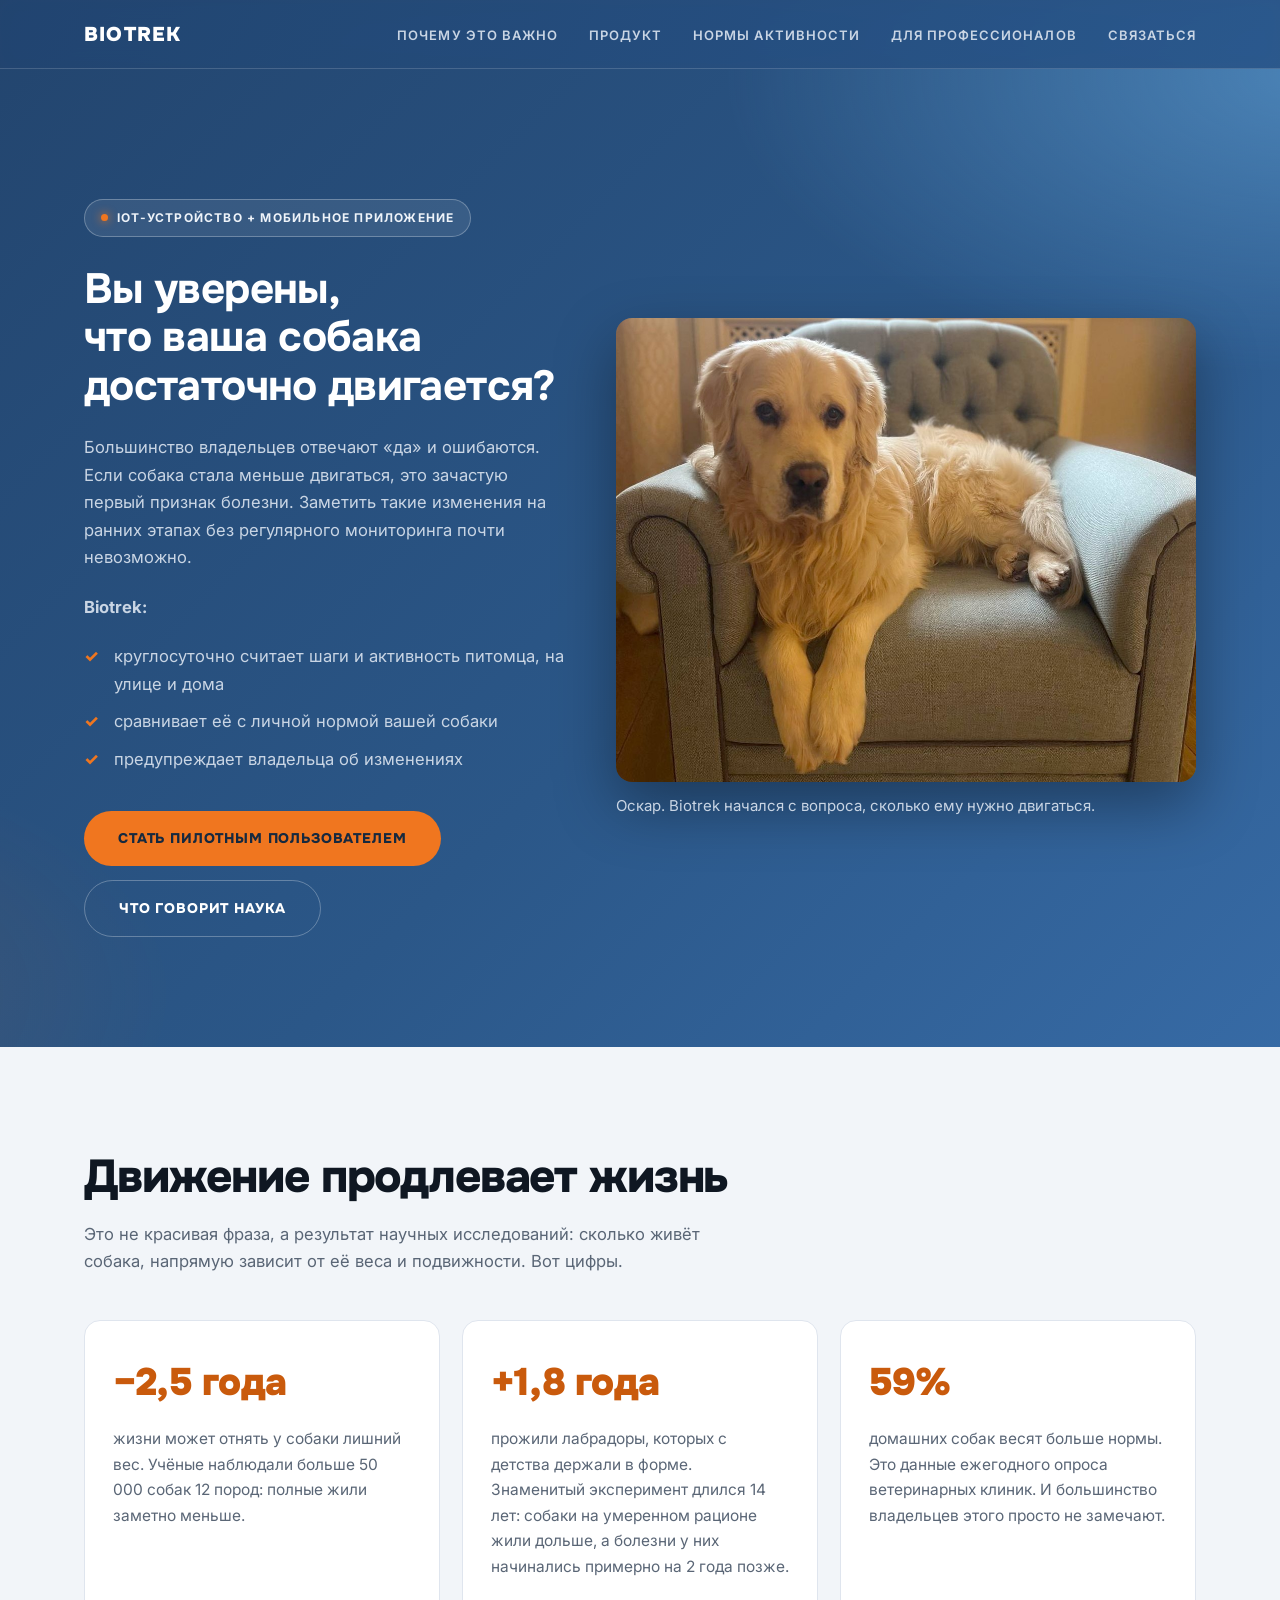
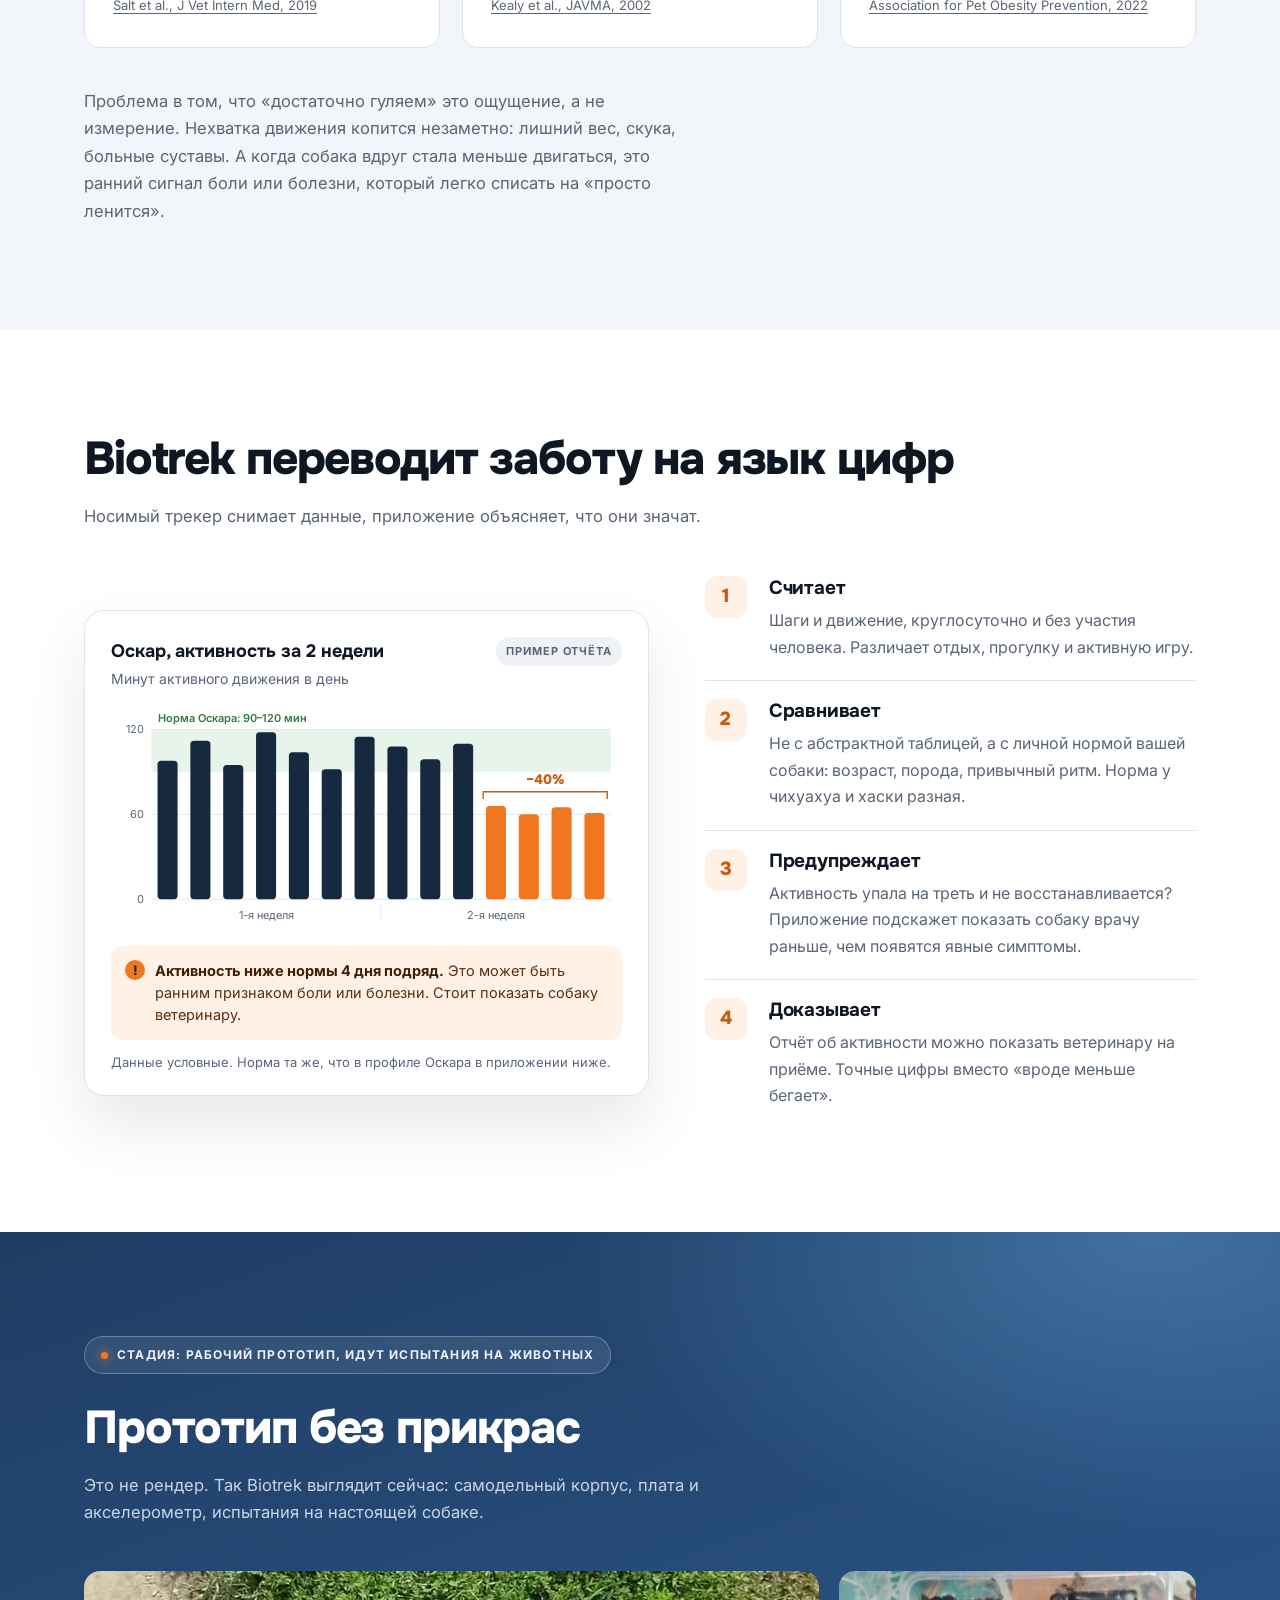
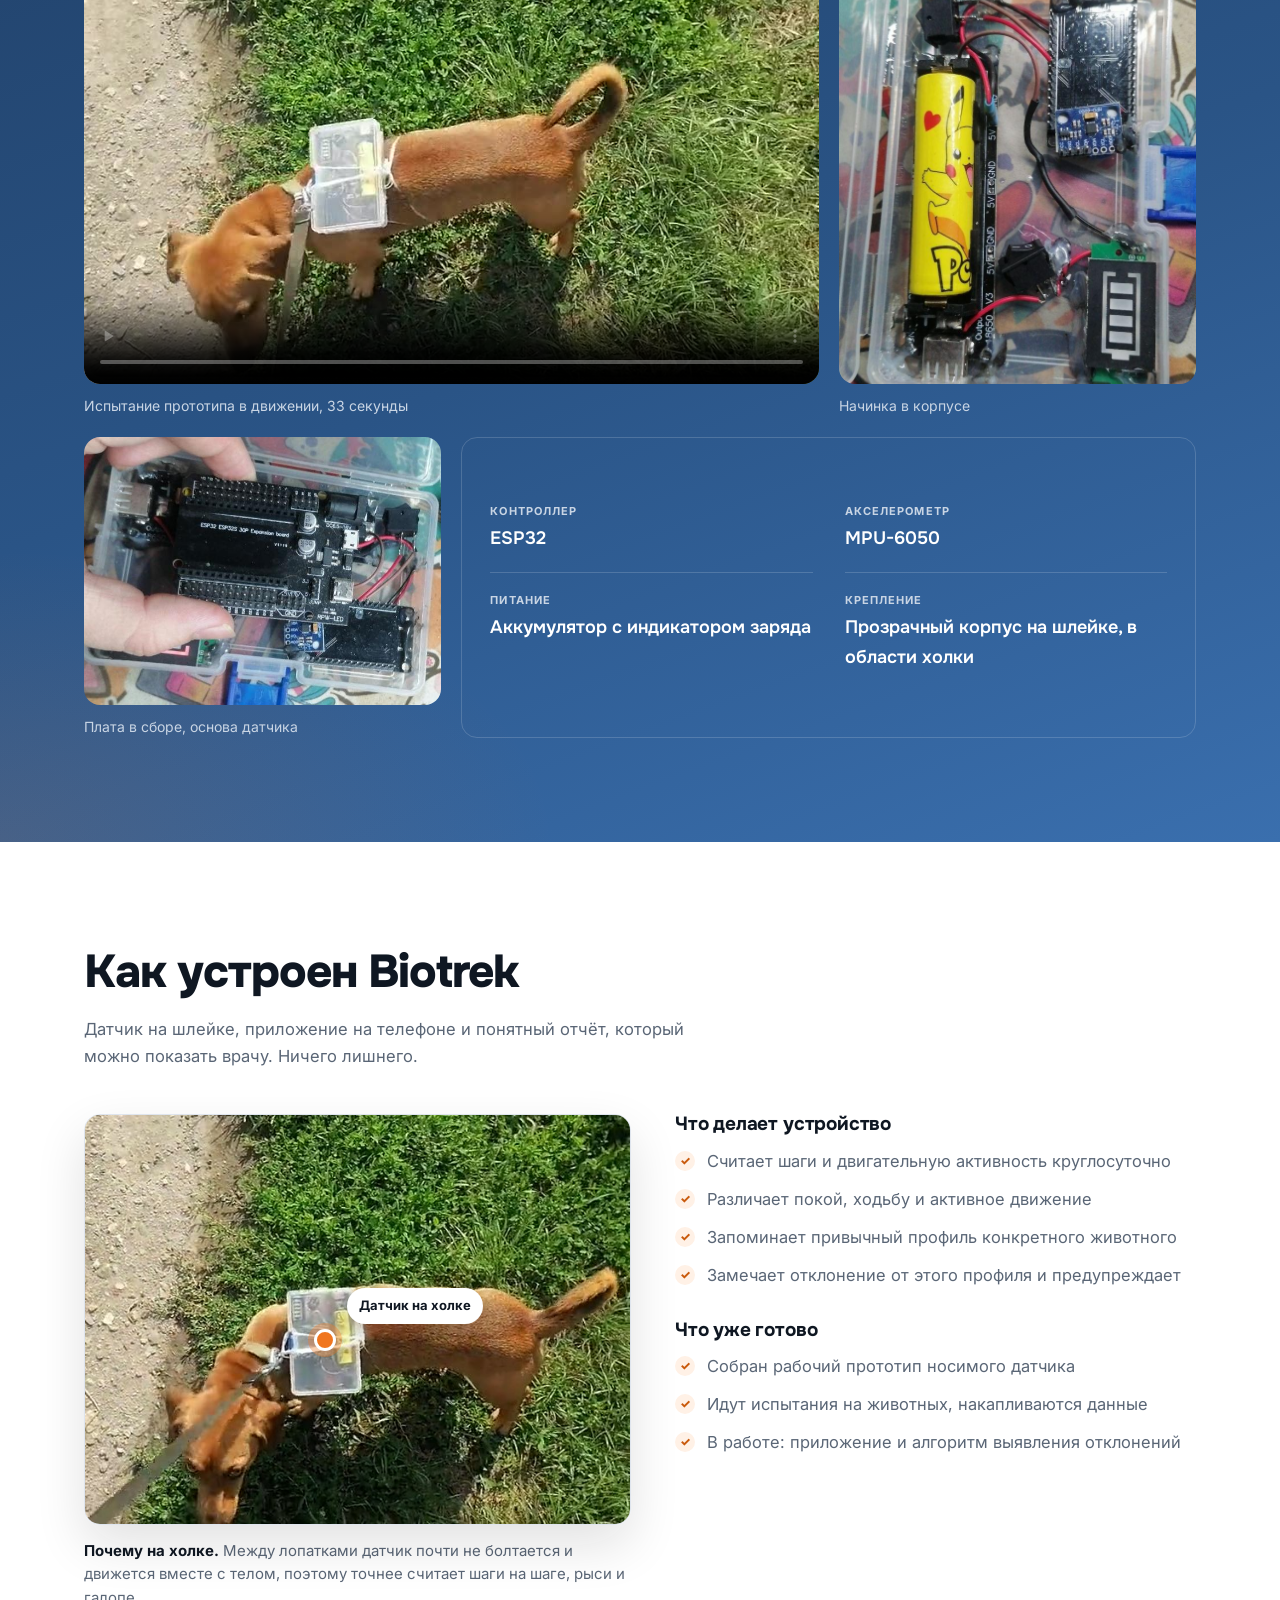
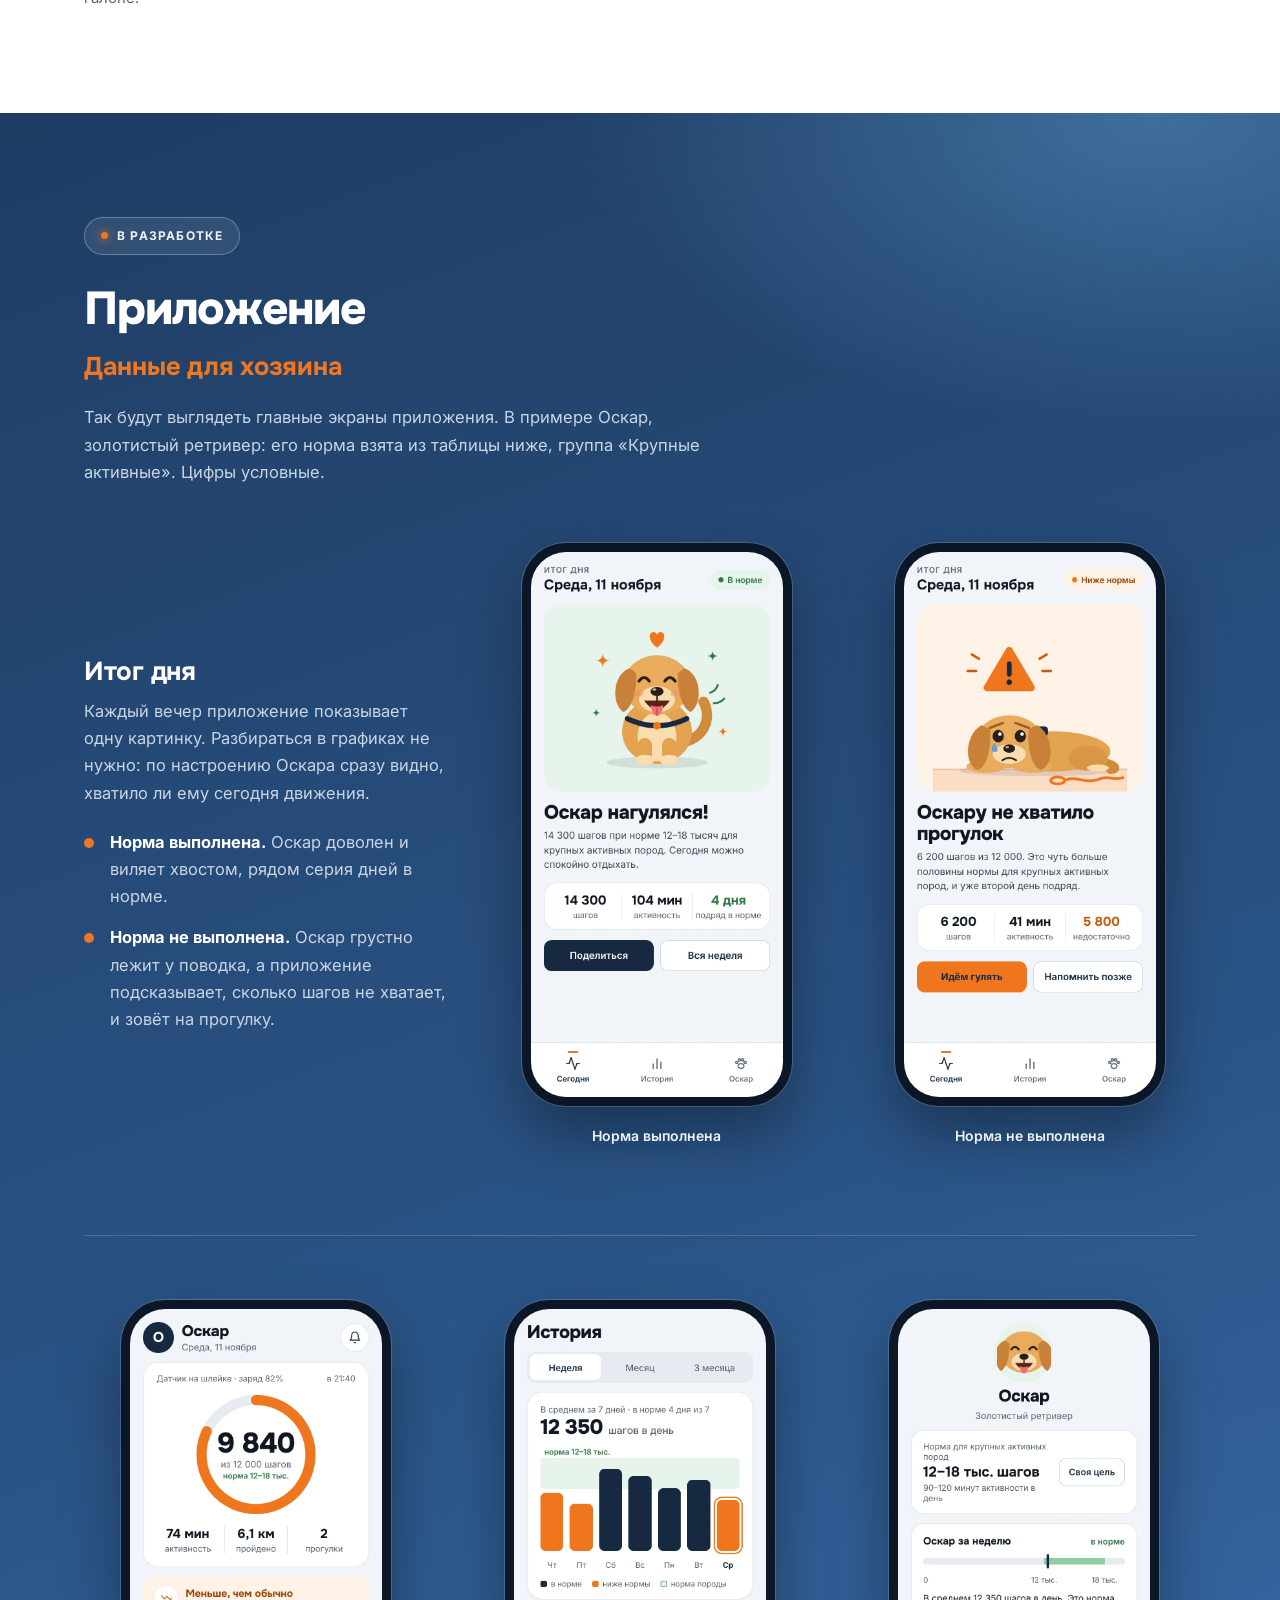
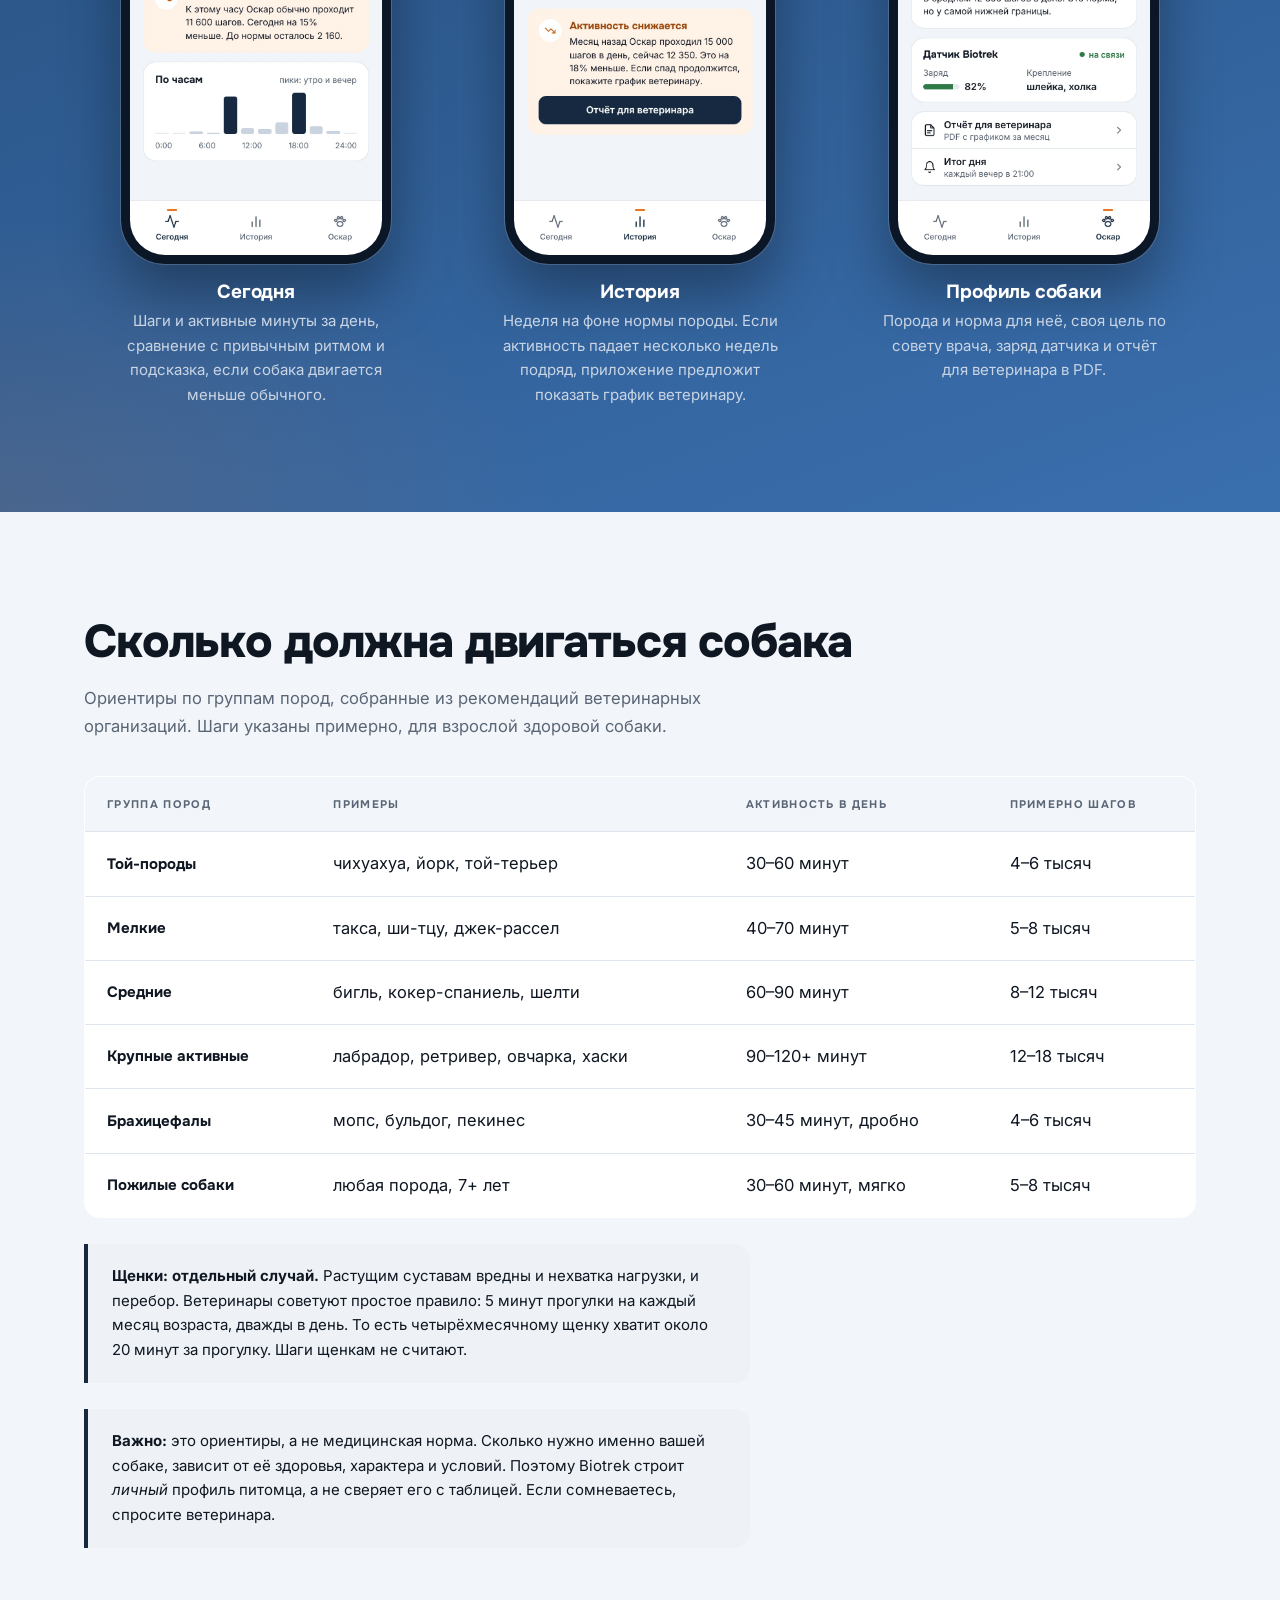
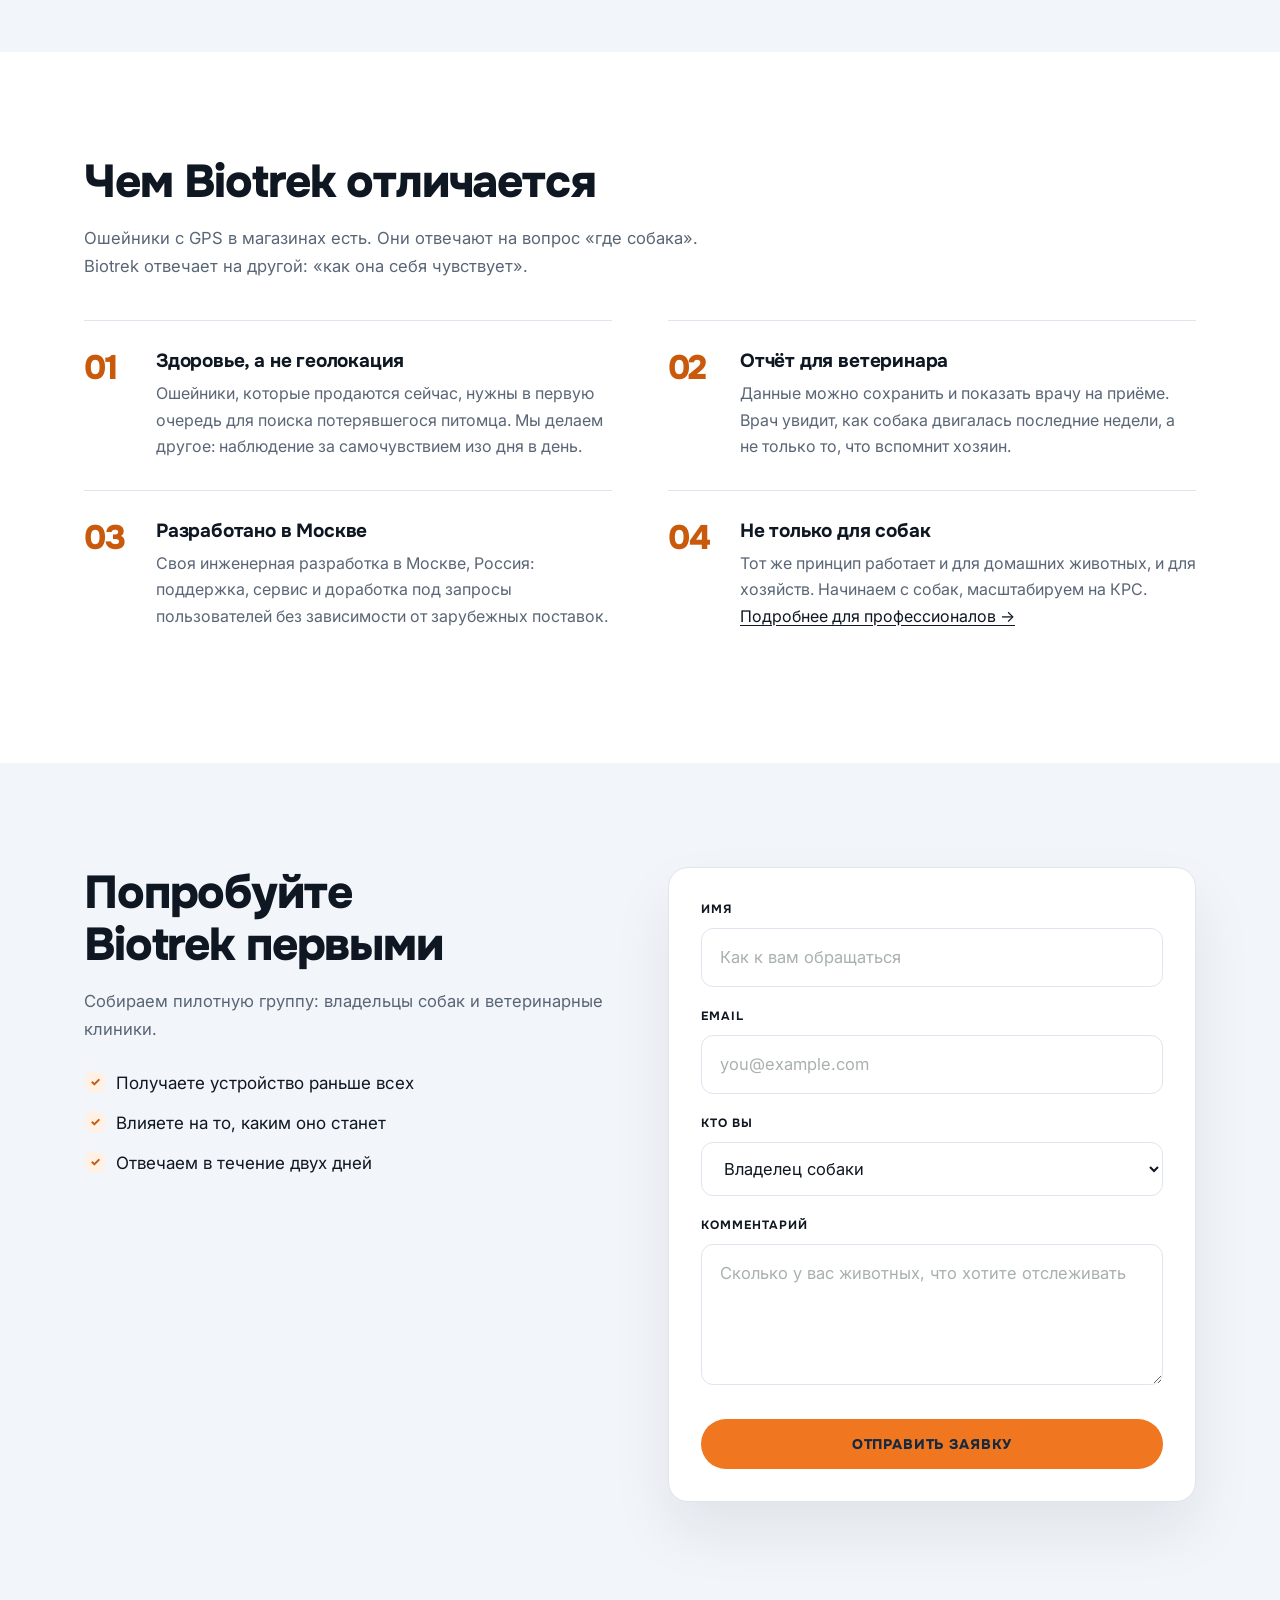
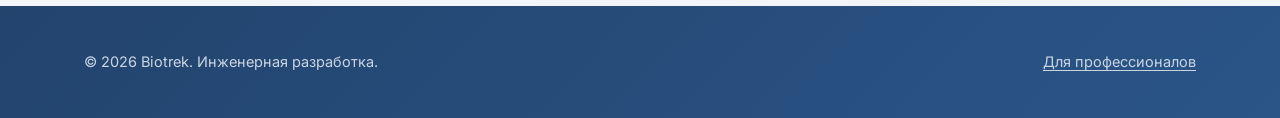
==== index.html @ 3d623c04 "Hero: new photo of Oscar in the armchair, brightened and cropped Co-Authored-By: Claude Opus 5.5 <no" ====
<!DOCTYPE html>
<html lang="ru">
<head>
  <meta charset="UTF-8">
  <meta name="viewport" content="width=device-width, initial-scale=1">
  <title>Biotrek: трекер активности и здоровья собак</title>
  <meta name="description" content="Biotrek: носимый трекер активности для собак. Личная норма движения, раннее выявление отклонений, понятный отчёт для ветеринара.">
  <link rel="icon" href="favicon.svg" type="image/svg+xml">
  <link rel="apple-touch-icon" href="apple-touch-icon.png">

  <!-- Превью ссылки в мессенджерах и соцсетях -->
  <meta property="og:type" content="website">
  <meta property="og:site_name" content="Biotrek">
  <meta property="og:title" content="Biotrek: трекер активности и здоровья собак">
  <meta property="og:description" content="Biotrek: носимый трекер активности для собак. Личная норма движения, раннее выявление отклонений, понятный отчёт для ветеринара.">
  <meta property="og:url" content="https://gromyko221.github.io/pawtrack/">
  <meta property="og:image" content="https://gromyko221.github.io/pawtrack/og-image.jpg">
  <meta property="og:image:width" content="1200">
  <meta property="og:image:height" content="630">
  <meta property="og:image:alt" content="Оскар, золотистый ретривер, в кресле">
  <meta name="twitter:card" content="summary_large_image">
  <link rel="stylesheet" href="style.css">
</head>

<body>

  <div class="wrap">
    <header>
      <div class="logo">Biotrek</div>
      <button class="menu-btn" type="button" aria-expanded="false" aria-controls="site-nav" aria-label="Открыть меню">
        <span></span><span></span><span></span>
      </button>
      <nav id="site-nav">
        <a href="#why">Почему это важно</a>
        <a href="#product">Продукт</a>
        <a href="#norms">Нормы активности</a>
        <a href="professionals.html">Для профессионалов</a>
        <a href="#contact">Связаться</a>
      </nav>
    </header>
  </div>

  <!-- ================= ПЕРВЫЙ ЭКРАН ================= -->
  <div class="wrap">
    <section class="hero">
      <div class="hero-grid">
      <div class="hero-text">
      <span class="badge">IoT-устройство + мобильное приложение</span>
      <h1>Вы уверены, что ваша собака достаточно двигается<span class="q">?</span></h1>
      <p class="lead">
        Большинство владельцев отвечают «да» и ошибаются. Если собака стала
        меньше двигаться, это зачастую первый признак болезни. Заметить такие
        изменения на ранних этапах без регулярного мониторинга почти невозможно.
      </p>
      <p class="lead hero-name">Biotrek:</p>
      <ul class="hero-list">
        <li>круглосуточно считает шаги и активность питомца, на улице и дома</li>
        <li>сравнивает её с личной нормой вашей собаки</li>
        <li>предупреждает владельца об изменениях</li>
      </ul>
      <div class="hero-actions">
        <a class="btn" href="#contact">Стать пилотным пользователем</a>
        <a class="btn btn-ghost" href="#why">Что говорит наука</a>
      </div>
      </div>
      <figure class="hero-photo">
        <img src="oscar-kreslo.jpg" width="1150" height="920"
             alt="Оскар, золотистый ретривер, лежит в кресле и смотрит в камеру">
        <figcaption>Оскар. Biotrek начался с вопроса, сколько ему нужно двигаться.</figcaption>
      </figure>
      </div>
    </section>
  </div>

  <!-- ================= ПОЧЕМУ ДВИЖЕНИЕ РЕШАЕТ ================= -->
  <section class="soft" id="why">
    <div class="wrap">
      <h2>Движение продлевает жизнь</h2>
      <p class="lead">
        Это не красивая фраза, а результат научных исследований: сколько живёт
        собака, напрямую зависит от её веса и подвижности. Вот цифры.
      </p>

      <div class="stats">
        <div class="stat">
          <div class="big">−2,5 года</div>
          <p>жизни может отнять у собаки лишний вес. Учёные наблюдали больше
             50 000 собак 12 пород: полные жили заметно меньше.</p>
          <a class="src" href="https://onlinelibrary.wiley.com/doi/full/10.1111/jvim.15367" target="_blank" rel="noopener">Salt et al., J Vet Intern Med, 2019</a>
        </div>
        <div class="stat">
          <div class="big">+1,8 года</div>
          <p>прожили лабрадоры, которых с детства держали в форме. Знаменитый
             эксперимент длился 14 лет: собаки на умеренном рационе жили дольше,
             а болезни у них начинались примерно на 2 года позже.</p>
          <a class="src" href="https://pubmed.ncbi.nlm.nih.gov/11991408/" target="_blank" rel="noopener">Kealy et al., JAVMA, 2002</a>
        </div>
        <div class="stat">
          <div class="big">59%</div>
          <p>домашних собак весят больше нормы. Это данные ежегодного опроса
             ветеринарных клиник. И большинство владельцев этого просто
             не замечают.</p>
          <a class="src" href="https://www.petobesityprevention.org/" target="_blank" rel="noopener">Association for Pet Obesity Prevention, 2022</a>
        </div>
      </div>

      <p class="lead" style="margin-top: 40px;">
        Проблема в том, что «достаточно гуляем» это ощущение, а не измерение.
        Нехватка движения копится незаметно: лишний вес, скука, больные суставы.
        А когда собака вдруг стала меньше двигаться, это ранний сигнал боли
        или болезни, который легко списать на «просто ленится».
      </p>
    </div>
  </section>

  <!-- ================= РЕШЕНИЕ =================
       Слева пример отчёта из приложения (график рисуется прямо
       в HTML тегом svg, без картинок), справа четыре функции списком. -->
  <section id="solution">
    <div class="wrap">
      <h2>Biotrek переводит заботу на язык цифр</h2>
      <p class="lead">Носимый трекер снимает данные, приложение объясняет, что они значат.</p>

      <div class="solution">
        <figure class="report">
          <div class="report-head">
            <div>
              <div class="report-title">Оскар, активность за 2 недели</div>
              <div class="report-sub">Минут активного движения в день</div>
            </div>
            <span class="report-tag">Пример отчёта</span>
          </div>
          <svg class="chart" viewBox="0 0 560 248" role="img" aria-labelledby="chart-title chart-desc">
            <title id="chart-title">Активность Оскара за две недели</title>
            <desc id="chart-desc">Первые десять дней активность 92–118 минут в день, в пределах нормы 90–120 минут. Последние четыре дня она падает до 60–66 минут, примерно на 40% ниже обычного.</desc>
            <rect class="band" x="44" y="28.0" width="504" height="46.5" rx="4"/>
            <line class="grid" x1="44" x2="548" y1="214.0" y2="214.0"/>
            <text class="ax" x="36" y="218.0" text-anchor="end">0</text>
            <line class="grid" x1="44" x2="548" y1="121.0" y2="121.0"/>
            <text class="ax" x="36" y="125.0" text-anchor="end">60</text>
            <line class="grid" x1="44" x2="548" y1="28.0" y2="28.0"/>
            <text class="ax" x="36" y="32.0" text-anchor="end">120</text>
            <rect class="bar" x="51.0" y="62.1" width="22" height="151.9" rx="4"><title>День 1: 98 мин</title></rect>
            <rect class="bar" x="87.0" y="40.4" width="22" height="173.6" rx="4"><title>День 2: 112 мин</title></rect>
            <rect class="bar" x="123.0" y="66.8" width="22" height="147.2" rx="4"><title>День 3: 95 мин</title></rect>
            <rect class="bar" x="159.0" y="31.1" width="22" height="182.9" rx="4"><title>День 4: 118 мин</title></rect>
            <rect class="bar" x="195.0" y="52.8" width="22" height="161.2" rx="4"><title>День 5: 104 мин</title></rect>
            <rect class="bar" x="231.0" y="71.4" width="22" height="142.6" rx="4"><title>День 6: 92 мин</title></rect>
            <rect class="bar" x="267.0" y="35.8" width="22" height="178.2" rx="4"><title>День 7: 115 мин</title></rect>
            <rect class="bar" x="303.0" y="46.6" width="22" height="167.4" rx="4"><title>День 8: 108 мин</title></rect>
            <rect class="bar" x="339.0" y="60.5" width="22" height="153.5" rx="4"><title>День 9: 99 мин</title></rect>
            <rect class="bar" x="375.0" y="43.5" width="22" height="170.5" rx="4"><title>День 10: 110 мин</title></rect>
            <rect class="bar low" x="411.0" y="111.7" width="22" height="102.3" rx="4"><title>День 11: 66 мин</title></rect>
            <rect class="bar low" x="447.0" y="121.0" width="22" height="93.0" rx="4"><title>День 12: 60 мин</title></rect>
            <rect class="bar low" x="483.0" y="113.2" width="22" height="100.8" rx="4"><title>День 13: 65 мин</title></rect>
            <rect class="bar low" x="519.0" y="119.5" width="22" height="94.5" rx="4"><title>День 14: 61 мин</title></rect>
            <line class="wk" x1="296.0" x2="296.0" y1="220" y2="238"/>
            <text class="ax" x="170.0" y="236" text-anchor="middle">1-я неделя</text>
            <text class="ax" x="422.0" y="236" text-anchor="middle">2-я неделя</text>
            <text class="band-label" x="52" y="20.0">Норма Оскара: 90–120 мин</text>
            <path class="bracket" d="M408.0 104.2 V96.2 H544.0 V104.2"/>
            <text class="drop" x="476.0" y="88.2" text-anchor="middle">−40%</text>
          </svg>
          <div class="report-alert">
            <strong>Активность ниже нормы 4 дня подряд.</strong>
            Это может быть ранним признаком боли или болезни. Стоит показать собаку ветеринару.
          </div>
          <figcaption class="report-note">Данные условные. Норма та же, что в профиле Оскара в приложении ниже.</figcaption>
        </figure>

        <ol class="functions">
          <li>
            <h3>Считает</h3>
            <p>Шаги и движение, круглосуточно и без участия человека.
               Различает отдых, прогулку и активную игру.</p>
          </li>
          <li>
            <h3>Сравнивает</h3>
            <p>Не с абстрактной таблицей, а с личной нормой вашей собаки:
               возраст, порода, привычный ритм. Норма у чихуахуа и хаски разная.</p>
          </li>
          <li>
            <h3>Предупреждает</h3>
            <p>Активность упала на треть и не восстанавливается? Приложение
               подскажет показать собаку врачу раньше, чем появятся явные симптомы.</p>
          </li>
          <li>
            <h3>Доказывает</h3>
            <p>Отчёт об активности можно показать ветеринару на приёме.
               Точные цифры вместо «вроде меньше бегает».</p>
          </li>
        </ol>
      </div>
    </div>
  </section>

  <!-- ================= ПРОТОТИП =================
       Тёмная секция: настоящие фото и видео смотрятся на ней ярче.
       Крупно и сразу после описания продукта, потому что это главное
       доказательство, что устройство существует. -->
  <section class="dark" id="prototype">
    <div class="wrap">
      <span class="badge">Стадия: рабочий прототип, идут испытания на животных</span>
      <h2>Прототип без прикрас</h2>
      <p class="lead">
        Это не рендер. Так Biotrek выглядит сейчас: самодельный корпус,
        плата и акселерометр, испытания на настоящей собаке.
      </p>

      <div class="proto">
        <figure class="proto-video">
          <video src="testirovanie.mp4" poster="poster-testirovanie.jpg" controls preload="metadata" playsinline></video>
          <figcaption>Испытание прототипа в движении, 33 секунды</figcaption>
        </figure>
        <figure class="proto-tall">
          <img src="prototip-vnutri.jpg" loading="lazy"
               alt="Внутренности прототипа: аккумулятор, плата ESP32, акселерометр и индикатор заряда в корпусе">
          <figcaption>Начинка в корпусе</figcaption>
        </figure>
        <figure class="proto-small">
          <img src="prototip-plata.jpg" loading="lazy"
               alt="Плата расширения ESP32 крупным планом в руке">
          <figcaption>Плата в сборе, основа датчика</figcaption>
        </figure>
        <dl class="proto-specs">
          <div><dt>Контроллер</dt><dd>ESP32</dd></div>
          <div><dt>Акселерометр</dt><dd>MPU-6050</dd></div>
          <div><dt>Питание</dt><dd>Аккумулятор с индикатором заряда</dd></div>
          <div><dt>Крепление</dt><dd>Прозрачный корпус на шлейке, в области холки</dd></div>
        </dl>
      </div>
    </div>
  </section>

  <!-- ================= ПРОДУКТ ================= -->
  <section id="product">
    <div class="wrap">
      <h2>Как устроен Biotrek</h2>
      <p class="lead">
        Датчик на шлейке, приложение на телефоне и понятный отчёт, который можно
        показать врачу. Ничего лишнего.
      </p>

      <div class="product">
        <figure class="placement">
          <div class="placement-photo">
            <img class="photo" src="prototip-na-sobake.jpg" width="640" height="480" loading="lazy"
                 alt="Собака на прогулке, на спине между лопатками закреплён прозрачный корпус прототипа Biotrek">
            <span class="pin" aria-hidden="true"></span>
            <span class="pin-label" aria-hidden="true">Датчик на холке</span>
          </div>
          <figcaption>
            <strong>Почему на холке.</strong> Между лопатками датчик почти не болтается
            и движется вместе с телом, поэтому точнее считает шаги на шаге, рыси и галопе.
          </figcaption>
        </figure>

        <div>
          <h3>Что делает устройство</h3>
          <ul class="specs">
            <li>Считает шаги и двигательную активность круглосуточно</li>
            <li>Различает покой, ходьбу и активное движение</li>
            <li>Запоминает привычный профиль конкретного животного</li>
            <li>Замечает отклонение от этого профиля и предупреждает</li>
          </ul>

          <h3>Что уже готово</h3>
          <ul class="specs">
            <li>Собран рабочий прототип носимого датчика</li>
            <li>Идут испытания на животных, накапливаются данные</li>
            <li>В работе: приложение и алгоритм выявления отклонений</li>
          </ul>
        </div>
      </div>
    </div>
  </section>

  <!-- ================= ПРИЛОЖЕНИЕ =================
       Тёмная секция: экраны телефона смотрятся на ней как продукт.
       Картинки отрисованы из макета приложения, данные условные. -->
  <section class="dark" id="app">
    <div class="wrap">
      <span class="badge">В разработке</span>
      <h2>Приложение</h2>
      <p class="app-sub">Данные для хозяина</p>
      <p class="lead">
        Так будут выглядеть главные экраны приложения. В примере Оскар,
        золотистый ретривер: его норма взята из таблицы ниже, группа
        «Крупные активные». Цифры условные.
      </p>

      <div class="app-final">
        <div class="app-final-text">
          <h3>Итог дня</h3>
          <p>
            Каждый вечер приложение показывает одну картинку. Разбираться
            в графиках не нужно: по настроению Оскара сразу видно,
            хватило ли ему сегодня движения.
          </p>
          <ul class="app-points">
            <li><strong>Норма выполнена.</strong> Оскар доволен и виляет хвостом, рядом серия дней в норме.</li>
            <li><strong>Норма не выполнена.</strong> Оскар грустно лежит у поводка, а приложение подсказывает, сколько шагов не хватает, и зовёт на прогулку.</li>
          </ul>
        </div>
        <figure class="phone-fig">
          <div class="phone">
            <a class="phone-zoom" href="app-itog-norma.webp" target="_blank" rel="noopener" aria-label="Открыть экран крупно">
              <img src="app-itog-norma.webp" width="780" height="1688" loading="lazy"
                 alt="Экран «Итог дня»: мультяшный Оскар радостно сидит, 14 300 шагов, норма выполнена">
            </a>
          </div>
          <figcaption>Норма выполнена</figcaption>
        </figure>
        <figure class="phone-fig">
          <div class="phone">
            <a class="phone-zoom" href="app-itog-malo.webp" target="_blank" rel="noopener" aria-label="Открыть экран крупно">
              <img src="app-itog-malo.webp" width="780" height="1688" loading="lazy"
                 alt="Экран «Итог дня»: мультяшный Оскар грустно лежит на полу под знаком предупреждения, 6 200 шагов из 12 000, кнопка «Идём гулять»">
            </a>
          </div>
          <figcaption>Норма не выполнена</figcaption>
        </figure>
      </div>

      <p class="swipe-hint" aria-hidden="true">Листайте экраны →</p>
      <div class="app-screens">
        <figure class="phone-fig">
          <div class="phone">
            <a class="phone-zoom" href="app-segodnya.webp" target="_blank" rel="noopener" aria-label="Открыть экран крупно">
              <img src="app-segodnya.webp" width="780" height="1688" loading="lazy"
                 alt="Экран «Сегодня»: кольцо 9 840 из 12 000 шагов, активные минуты, подсказка «Меньше, чем обычно» и шаги по часам">
            </a>
          </div>
          <figcaption>
            <h3>Сегодня</h3>
            <p>Шаги и активные минуты за день, сравнение с привычным ритмом и подсказка, если собака двигается меньше обычного.</p>
          </figcaption>
        </figure>
        <figure class="phone-fig">
          <div class="phone">
            <a class="phone-zoom" href="app-istoriya.webp" target="_blank" rel="noopener" aria-label="Открыть экран крупно">
              <img src="app-istoriya.webp" width="780" height="1688" loading="lazy"
                 alt="Экран «История»: шаги по дням недели на фоне зелёной полосы нормы, предупреждение «Активность снижается»">
            </a>
          </div>
          <figcaption>
            <h3>История</h3>
            <p>Неделя на фоне нормы породы. Если активность падает несколько недель подряд, приложение предложит показать график ветеринару.</p>
          </figcaption>
        </figure>
        <figure class="phone-fig">
          <div class="phone">
            <a class="phone-zoom" href="app-profil.webp" target="_blank" rel="noopener" aria-label="Открыть экран крупно">
              <img src="app-profil.webp" width="780" height="1688" loading="lazy"
                 alt="Экран профиля: Оскар, золотистый ретривер, норма 12–18 тысяч шагов, заряд датчика и отчёт для ветеринара">
            </a>
          </div>
          <figcaption>
            <h3>Профиль собаки</h3>
            <p>Порода и норма для неё, своя цель по совету врача, заряд датчика и отчёт для ветеринара в PDF.</p>
          </figcaption>
        </figure>
      </div>
    </div>
  </section>

  <!-- ================= НОРМЫ АКТИВНОСТИ ================= -->
  <section class="soft" id="norms">
    <div class="wrap">
      <h2>Сколько должна двигаться собака</h2>
      <p class="lead">
        Ориентиры по группам пород, собранные из рекомендаций ветеринарных
        организаций. Шаги указаны примерно, для взрослой здоровой собаки.
      </p>

      <table>
        <thead>
          <tr><th>Группа пород</th><th>Примеры</th><th>Активность в день</th><th>Примерно шагов</th></tr>
        </thead>
        <tbody>
          <tr>
            <td class="phase" data-label="Группа пород">Той-породы</td>
            <td data-label="Примеры">чихуахуа, йорк, той-терьер</td>
            <td data-label="Активность в день">30–60 минут</td>
            <td data-label="Примерно шагов">4–6 тысяч</td>
          </tr>
          <tr>
            <td class="phase" data-label="Группа пород">Мелкие</td>
            <td data-label="Примеры">такса, ши-тцу, джек-рассел</td>
            <td data-label="Активность в день">40–70 минут</td>
            <td data-label="Примерно шагов">5–8 тысяч</td>
          </tr>
          <tr>
            <td class="phase" data-label="Группа пород">Средние</td>
            <td data-label="Примеры">бигль, кокер-спаниель, шелти</td>
            <td data-label="Активность в день">60–90 минут</td>
            <td data-label="Примерно шагов">8–12 тысяч</td>
          </tr>
          <tr>
            <td class="phase" data-label="Группа пород">Крупные активные</td>
            <td data-label="Примеры">лабрадор, ретривер, овчарка, хаски</td>
            <td data-label="Активность в день">90–120+ минут</td>
            <td data-label="Примерно шагов">12–18 тысяч</td>
          </tr>
          <tr>
            <td class="phase" data-label="Группа пород">Брахицефалы</td>
            <td data-label="Примеры">мопс, бульдог, пекинес</td>
            <td data-label="Активность в день">30–45 минут, дробно</td>
            <td data-label="Примерно шагов">4–6 тысяч</td>
          </tr>
          <tr>
            <td class="phase" data-label="Группа пород">Пожилые собаки</td>
            <td data-label="Примеры">любая порода, 7+ лет</td>
            <td data-label="Активность в день">30–60 минут, мягко</td>
            <td data-label="Примерно шагов">5–8 тысяч</td>
          </tr>
        </tbody>
      </table>

      <div class="note">
        <strong>Щенки: отдельный случай.</strong> Растущим суставам вредны
        и нехватка нагрузки, и перебор. Ветеринары советуют простое правило:
        5 минут прогулки на каждый месяц возраста, дважды в день. То есть
        четырёхмесячному щенку хватит около 20 минут за прогулку. Шаги
        щенкам не считают.
      </div>

      <div class="note">
        <strong>Важно:</strong> это ориентиры, а не медицинская норма. Сколько
        нужно именно вашей собаке, зависит от её здоровья, характера и условий.
        Поэтому Biotrek строит <em>личный</em> профиль питомца, а не сверяет
        его с таблицей. Если сомневаетесь, спросите ветеринара.
      </div>
    </div>
  </section>

  <!-- ================= ОТЛИЧИЯ =================
       Не карточками, а списком с крупными номерами: так блок
       не похож на соседние и читается быстрее. -->
  <section id="different">
    <div class="wrap">
      <h2>Чем Biotrek отличается</h2>
      <p class="lead">
        Ошейники с GPS в магазинах есть. Они отвечают на вопрос «где собака».
        Biotrek отвечает на другой: «как она себя чувствует».
      </p>
      <ol class="features">
        <li>
          <h3>Здоровье, а не геолокация</h3>
          <p>Ошейники, которые продаются сейчас, нужны в первую очередь для
             поиска потерявшегося питомца. Мы делаем другое: наблюдение
             за самочувствием изо дня в день.</p>
        </li>
        <li>
          <h3>Отчёт для ветеринара</h3>
          <p>Данные можно сохранить и показать врачу на приёме. Врач увидит,
             как собака двигалась последние недели, а не только то, что
             вспомнит хозяин.</p>
        </li>
        <li>
          <h3>Разработано в Москве</h3>
          <p>Своя инженерная разработка в Москве, Россия: поддержка, сервис и доработка
             под запросы пользователей без зависимости от зарубежных поставок.</p>
        </li>
        <li>
          <h3>Не только для собак</h3>
          <p>Тот же принцип работает и для домашних животных, и для хозяйств.
             Начинаем с собак, масштабируем на КРС.
             <a href="professionals.html">Подробнее для профессионалов →</a></p>
        </li>
      </ol>
    </div>
  </section>

  <!-- ================= КОНТАКТ =================
       Слева зачем вступать, справа форма в белой карточке. -->
  <section class="soft" id="contact">
    <div class="wrap contact">
      <div>
        <h2>Попробуйте Biotrek первыми</h2>
        <p class="lead">
          Собираем пилотную группу: владельцы собак и ветеринарные клиники.
        </p>
        <ul class="perks">
          <li>Получаете устройство раньше всех</li>
          <li>Влияете на то, каким оно станет</li>
          <li>Отвечаем в течение двух дней</li>
        </ul>
      </div>

      <div class="form-card">
        <div id="form-status"></div>

        <form id="lead-form" action="https://formspree.io/f/mljrwodj" method="POST">
          <input type="hidden" name="_subject" value="Новая заявка с сайта Biotrek">
          <input type="text" name="_gotcha" style="display:none">
          <label for="name">Имя</label>
          <input id="name" name="name" type="text" placeholder="Как к вам обращаться" required>

          <label for="email">Email</label>
          <input id="email" name="email" type="email" placeholder="you@example.com" required>

          <label for="role">Кто вы</label>
          <select id="role" name="role">
            <option>Владелец собаки</option>
            <option>Ветеринарная клиника</option>
            <option>Фермерское хозяйство</option>
            <option>Инвестор / партнёр</option>
          </select>

          <label for="msg">Комментарий</label>
          <textarea id="msg" name="msg" rows="4" placeholder="Сколько у вас животных, что хотите отслеживать"></textarea>

          <button class="btn" type="submit">Отправить заявку</button>
        </form>
      </div>
    </div>
  </section>

  <div class="wrap">
    <footer>
      <div>© <span id="year">2026</span> Biotrek. Инженерная разработка.</div>
      <div><a href="professionals.html">Для профессионалов</a></div>
    </footer>
  </div>

  <script src="script.js"></script>

</body>
</html>
---- style.css ----
@import url('https://fonts.googleapis.com/css2?family=Onest:wght@500;600;700;800;900&family=Inter:wght@400;500;600;700&display=swap');

/* ============================================================
   style.css — Biotrek. Спортивно-технологичная тема
   по мотивам WHOOP и Garmin.

   Рецепт стиля:
   • тёмный первый экран с крупным заголовком КАПСОМ (WHOOP)
   • светлые продуктовые секции с большими карточками (Garmin)
   • один акцент на весь сайт: оранжевый. Им покрашены кнопки,
     галочки и ключевые цифры, больше ничем
   • шрифты: Onest для заголовков (жирный, собранный, с кириллицей:
     у прежнего Archivo русских букв не было, и они подменялись другим
     шрифтом), Inter для текста (нейтральный, читаемый)
   ============================================================ */


/* --- ПЕРЕМЕННЫЕ --------------------------------------------- */
:root {
  /* Единственный акцент сайта. Тёмно-синий текст на оранжевой
     кнопке даёт контраст 5,1:1, этого хватает для любого текста. */
  --accent:      #f0761f;   /* оранжевый: кнопки, галочки */
  --accent-dark: #ff8a3d;   /* кнопка при наведении, чуть светлее */
  --accent-ink:  #c95a0c;   /* оранжевый ТЕКСТ на белом: темнее, чтобы читался (4,2:1) */
  --accent-soft: #fff1e6;   /* бледно-оранжевая подложка под значки */

  --neutral-soft: #eef2f6;  /* нейтральная серо-голубая подложка (примечания, таблица) */

  --dark:        #16293f;   /* тёмно-синий посветлее */
  --dark-2:      #1e3450;
  --dark-line:   rgba(255, 255, 255, .16);   /* линии на синем фоне */
  --on-dark:     #eef3f9;   /* текст на тёмном */
  --on-dark-mut: #c9d5e4;   /* приглушённый текст на синем: светлее, фон стал ярче */

  --ink:         #0f1722;   /* текст на светлом */
  --muted:       #5a6676;
  --bg:          #ffffff;
  --bg-soft:     #f2f5f9;   /* холодный светло-серый с синим подтоном */
  --line:        #dfe5ee;

  --radius:      16px;

  --num:         var(--accent-ink);   /* ключевые цифры исследований */
}


/* --- БАЗА --------------------------------------------------- */
* { box-sizing: border-box; margin: 0; padding: 0; }

html { scroll-behavior: smooth; }

/* Тёмные фоны шапки, хиро и подвала растянуты псевдоэлементами
   далеко за края экрана. Без этой строки страницу можно было
   прокрутить вбок в пустоту. clip, а не hidden: hidden ломает
   «липкую» шапку (position: sticky), а clip её не трогает. */
html, body { overflow-x: clip; }

body {
  font-family: 'Inter', system-ui, -apple-system, "Segoe UI", sans-serif;
  color: var(--ink);
  background: var(--bg);
  line-height: 1.65;
  font-size: 16.5px;
  -webkit-font-smoothing: antialiased;
}

.wrap { max-width: 1160px; margin: 0 auto; padding: 0 24px; }

section { padding: 104px 0; }
.soft   { background: var(--bg-soft); }

/* Заголовки обычным регистром: по-русски длинные слова капсом
   читаются тяжело. Капс остался только у мелких ярлыков
   (меню, кнопки, подписи над полями), там он работает как метка. */
h1, h2, h3 {
  font-family: 'Onest', 'Inter', sans-serif;
  line-height: 1.12;
  font-weight: 800;
  letter-spacing: -.015em;
  text-wrap: balance;
}
h2 { font-size: clamp(30px, 3.6vw, 46px); margin-bottom: 18px; letter-spacing: -.025em; }
h3 { font-size: 19px; font-weight: 700; margin-bottom: 8px; letter-spacing: -.01em; }

.lead {
  color: var(--muted);
  font-size: clamp(16px, 1.3vw, 19px);
  max-width: 62ch;
}


/* --- ШАПКА (тёмная, как у WHOOP) ---------------------------- */
header {
  display: flex;
  justify-content: space-between;
  align-items: center;
  padding: 18px 0;
  position: sticky; top: 0;
  z-index: 20;
}
header::before {
  content: "";
  position: absolute;
  inset: 0 -50vw;
  background: linear-gradient(120deg, rgba(31, 61, 99, .92), rgba(46, 92, 146, .92));
  backdrop-filter: saturate(160%) blur(10px);
  border-bottom: 1px solid var(--dark-line);
  z-index: -1;
}

.logo {
  font-family: 'Onest', sans-serif;
  font-weight: 900;
  font-size: 20px;
  text-transform: uppercase;
  letter-spacing: .06em;
  color: #fff;
}

nav a {
  margin-left: 26px;
  color: var(--on-dark-mut);
  text-decoration: none;
  font-size: 13px;
  font-weight: 600;
  text-transform: uppercase;
  letter-spacing: .08em;
  transition: color .18s;
}
nav a:hover { color: var(--accent); }

/* Кнопка-«бургер»: три полоски. На компьютере её не видно,
   она появляется только на телефоне (см. блок ТЕЛЕФОН внизу). */
.menu-btn {
  display: none;
  width: 44px; height: 44px;          /* 44px: удобно попасть пальцем */
  padding: 12px 10px;
  background: transparent;
  border: 1px solid var(--dark-line);
  border-radius: 12px;
  cursor: pointer;
  flex-direction: column;
  justify-content: space-between;
}
.menu-btn span {
  display: block;
  height: 2px;
  background: var(--on-dark);
  border-radius: 2px;
  transition: transform .2s ease, opacity .2s ease;
}
/* Открытое меню: полоски складываются в крестик */
.menu-open .menu-btn span:nth-child(1) { transform: translateY(8px) rotate(45deg); }
.menu-open .menu-btn span:nth-child(2) { opacity: 0; }
.menu-open .menu-btn span:nth-child(3) { transform: translateY(-8px) rotate(-45deg); }
.menu-btn:focus-visible { outline: 2px solid var(--accent); outline-offset: 2px; }


/* --- ПЕРВЫЙ ЭКРАН (тёмный) ----------------------------------
   Шапка и хиро лежат в разных .wrap, поэтому тёмный фон хиро
   тоже рисуем растянутым псевдоэлементом на всю ширину. */
.hero {
  padding: 130px 0 110px;
  position: relative;
  color: var(--on-dark);
}
.hero::before {
  content: "";
  position: absolute;
  inset: -80px -50vw 0;
  /* Три слоя, сверху вниз: голубое свечение справа, лёгкая дымка
     слева внизу, а в основе — диагональный градиент из глубокого
     синего в более яркий. Движение цвета = ощущение технологичности. */
  background:
    radial-gradient(900px 460px at 78% 8%, rgba(125, 200, 255, .38), transparent 65%),
    radial-gradient(700px 360px at 10% 95%, rgba(240, 118, 31, .14), transparent 70%),
    linear-gradient(135deg, #1f3d63 0%, #2b5788 55%, #3d75b5 100%);
  z-index: -1;
}

.hero h1 {
  font-size: clamp(30px, 3.3vw, 44px);
  font-weight: 700;
  line-height: 1.15;
  letter-spacing: -.015em;
  text-transform: none;
  text-wrap: balance;
  margin-bottom: 24px;
  max-width: 20ch;
  color: #fff;
}
/* Вопросительный знак того же цвета, что и заголовок */
.hero h1 .q { color: inherit; }

.hero .lead {
  color: var(--on-dark-mut);
  margin-bottom: 22px;
}
.hero-name { font-weight: 700; color: var(--on-dark); margin-bottom: 10px; }

/* Буллиты на первом экране: свои маркеры-галочки вместо точек */
.hero-list {
  list-style: none;
  margin: 0 0 38px;
}
.hero-list li {
  position: relative;
  padding-left: 30px;
  margin-bottom: 10px;
  color: var(--on-dark-mut);
  font-size: clamp(16px, 1.3vw, 18px);
  max-width: 58ch;
}
.hero-list li::before {
  content: "✓";
  position: absolute;
  left: 0;
  color: var(--accent);
  font-weight: 800;
}
.hero-actions { display: flex; gap: 14px; flex-wrap: wrap; }

/* Фото Оскара на первом экране: текст слева, фото справа */
.hero-grid {
  display: grid;
  grid-template-columns: minmax(0, 1fr) minmax(0, 1.2fr);
  gap: 48px;
  align-items: center;
}
.hero-photo { margin: 0; }
.hero-photo img {
  width: 100%; height: auto;
  border-radius: var(--radius);
  box-shadow: 0 24px 60px rgba(0, 0, 0, .35);
  display: block;
}
.hero-photo figcaption {
  margin-top: 12px;
  font-size: 15px;
  color: var(--on-dark-mut);
}

.badge {
  display: inline-flex;
  align-items: center;
  gap: 9px;
  background: rgba(211, 220, 230, .1);
  color: var(--on-dark);
  border: 1px solid rgba(211, 220, 230, .35);
  border-radius: 999px;
  padding: 8px 16px;
  font-size: 12px;
  font-weight: 700;
  text-transform: uppercase;
  letter-spacing: .1em;
  margin-bottom: 28px;
}
.badge::before {
  content: "";
  width: 7px; height: 7px;
  border-radius: 50%;
  background: var(--accent);
  box-shadow: 0 0 10px var(--accent);   /* лёгкое свечение индикатора */
}


/* --- КНОПКИ -------------------------------------------------- */
.btn {
  display: inline-flex;
  align-items: center;
  justify-content: center;
  gap: 8px;
  background: var(--accent);
  color: #16293f;                 /* тёмно-синий текст на оранжевом */
  padding: 16px 34px;
  border-radius: 999px;
  text-decoration: none;
  font-family: 'Onest', sans-serif;
  font-weight: 800;
  font-size: 14px;
  text-transform: uppercase;
  letter-spacing: .06em;
  border: none;
  cursor: pointer;
  transition: transform .16s ease, box-shadow .16s ease, background .16s ease;
}
.btn:hover {
  background: var(--accent-dark);
  transform: translateY(-2px);
  box-shadow: 0 12px 30px rgba(16, 32, 54, .28);
}
.btn:active { transform: translateY(0); }
.btn:disabled { opacity: .55; cursor: default; transform: none; box-shadow: none; }

/* Контурная кнопка. На тёмном хиро — светлый контур. */
.btn-ghost {
  background: transparent;
  color: #fff;
  border: 1px solid rgba(255, 255, 255, .28);
}
.btn-ghost:hover {
  background: rgba(255, 255, 255, .08);
  box-shadow: none;
}


/* --- КАРТОЧКИ (светлые секции, дух Garmin) ------------------ */
.grid {
  display: grid;
  grid-template-columns: repeat(auto-fit, minmax(240px, 1fr));   /* 4 карточки встают в один ряд */
  gap: 22px;
  margin-top: 44px;
}
.card {
  background: #fff;
  border: 1px solid var(--line);
  border-radius: var(--radius);
  padding: 32px 28px;
  transition: transform .18s ease, box-shadow .18s ease, border-color .18s ease;
}
.card:hover {
  transform: translateY(-4px);
  border-color: var(--accent);
  box-shadow: 0 16px 40px rgba(16, 20, 19, .08);
}
.card p { color: var(--muted); font-size: 15.5px; }

.card .ico {
  width: 50px; height: 50px;
  display: flex; align-items: center; justify-content: center;
  background: var(--accent-soft);
  border-radius: 12px;
  font-size: 22px;
  font-weight: 800;
  color: var(--accent-ink);
  margin-bottom: 18px;
}


/* --- ТАБЛИЦА ------------------------------------------------- */
table {
  width: 100%;
  border-collapse: collapse;
  margin-top: 36px;
  background: #fff;
  border: 1px solid var(--line);
  border-radius: var(--radius);
  overflow: hidden;
}
th, td { text-align: left; padding: 18px 22px; border-bottom: 1px solid var(--line); }
th {
  font-family: 'Onest', sans-serif;
  font-size: 11px;
  text-transform: uppercase;
  letter-spacing: .12em;
  color: var(--muted);
  background: var(--bg-soft);
  font-weight: 700;
}
tbody tr:last-child td { border-bottom: none; }
tbody tr:hover { background: var(--neutral-soft); }
td.phase {
  font-family: 'Onest', sans-serif;
  font-weight: 700;
  font-size: 15px;
  color: var(--ink);
  white-space: nowrap;
}


/* --- ПРОДУКТ ------------------------------------------------- */
.product {
  display: grid;
  grid-template-columns: 1.05fr 1fr;
  gap: 44px;
  align-items: start;
  margin-top: 44px;
}

.photo-slot {
  aspect-ratio: 4 / 3;
  border: 2px dashed var(--line);
  border-radius: var(--radius);
  background: #fff;
  display: flex; align-items: center; justify-content: center;
  color: var(--muted);
  font-size: 15px;
  text-align: center;
  padding: 24px;
}
.photo {
  width: 100%; height: auto;
  border-radius: var(--radius);
  border: 1px solid var(--line);
  box-shadow: 0 20px 50px rgba(16, 20, 19, .12);
  display: block;
}

/* Инфографика: по клику открывается крупно, а главная мысль
   продублирована обычным текстом, который читается на любом экране. */
.product-figure { margin: 0; }
.product-figure .zoom { display: block; cursor: zoom-in; }
.product-figure figcaption {
  margin-top: 14px;
  font-size: 15px;
  line-height: 1.55;
  color: var(--muted);
}
.product-figure figcaption strong { color: var(--ink); }
.product-figure figcaption a {
  display: inline-block;
  margin-top: 6px;
  color: var(--ink);
  font-weight: 600;
  text-underline-offset: 3px;
}

.specs { list-style: none; margin: 12px 0 30px; }
.specs li {
  position: relative;
  padding-left: 32px;
  margin-bottom: 11px;
  color: var(--muted);
}
.specs li::before {
  content: "✓";
  position: absolute;
  left: 0; top: 3px;
  width: 20px; height: 20px;
  display: flex; align-items: center; justify-content: center;
  background: var(--accent-soft);
  color: var(--accent-ink);
  border-radius: 50%;
  font-size: 12px;
  font-weight: 800;
}

/* Три шага: крупный номер-цифра в духе спортивной статистики. */
.steps {
  display: grid;
  grid-template-columns: repeat(auto-fit, minmax(250px, 1fr));
  gap: 26px;
  margin-top: 52px;
}
.step { padding-top: 20px; border-top: 3px solid var(--ink); }
.step .num {
  font-family: 'Onest', sans-serif;
  font-size: 30px;
  font-weight: 900;
  color: var(--ink);
  margin-bottom: 10px;
}
.step p { color: var(--muted); font-size: 15.5px; }


/* --- ПЛИТКИ С ЦИФРАМИ ИССЛЕДОВАНИЙ -------------------------- */
.stats {
  display: grid;
  grid-template-columns: repeat(auto-fit, minmax(280px, 1fr));
  gap: 22px;
  margin-top: 44px;
}
.stat {
  background: #fff;
  border: 1px solid var(--line);
  border-radius: var(--radius);
  padding: 30px 28px;
  display: flex;
  flex-direction: column;
}
.stat .big {
  font-family: 'Onest', sans-serif;
  font-size: clamp(30px, 3vw, 40px);
  font-weight: 900;
  color: var(--accent-ink);   /* оранжевый: главные цифры должны бросаться в глаза */
  margin-bottom: 12px;
  letter-spacing: -.02em;
}
.stat p { color: var(--muted); font-size: 15.5px; flex: 1; }
.stat .src {
  margin-top: 16px;
  font-size: 13px;
  color: var(--muted);
  text-decoration: underline;
  text-underline-offset: 3px;
}
.stat .src:hover { color: var(--ink); }

/* Плашка-примечание */
.note {
  background: var(--neutral-soft);
  border-left: 4px solid var(--dark);
  border-radius: 0 var(--radius) var(--radius) 0;
  padding: 20px 24px;
  margin-top: 26px;
  font-size: 15px;
  color: var(--ink);
  max-width: 74ch;
}
.note a { color: inherit; }

/* Список источников */
.refs { margin: 36px 0 0 20px; font-size: 15px; color: var(--muted); }
.refs li { margin-bottom: 14px; padding-left: 6px; }
.refs a { color: var(--ink); text-underline-offset: 3px; }

/* Ссылки внутри карточек и подвала */
.card a, footer a { color: inherit; text-underline-offset: 3px; }


/* --- ГАЛЕРЕЯ ПРОТОТИПА -------------------------------------- */
.gallery-title { margin-top: 64px; }
.gallery {
  display: grid;
  grid-template-columns: repeat(auto-fit, minmax(260px, 1fr));
  gap: 20px;
  margin-top: 22px;
}
.gallery figure { margin: 0; }
.gallery img, .gallery video {
  width: 100%;
  aspect-ratio: 4 / 3;      /* все ячейки одной высоты */
  object-fit: cover;        /* заполнить рамку, лишнее обрезать */
  border-radius: var(--radius);
  border: 1px solid var(--line);
  display: block;
  background: var(--dark);  /* тёмная подложка видна, пока видео грузится */
}
.gallery figcaption {
  font-size: 13.5px;
  color: var(--muted);
  margin-top: 10px;
  line-height: 1.5;
}



/* --- ТЁМНАЯ СЕКЦИЯ (прототип) ------------------------------- */
.dark {
  /* Синий градиент со свечением: сверху справа голубой блик,
     снизу слева тёплый оранжевый отсвет, в основе переход
     из глубокого синего в яркий */
  background:
    radial-gradient(900px 480px at 90% 0%, rgba(125, 200, 255, .32), transparent 65%),
    radial-gradient(800px 420px at 0% 100%, rgba(240, 118, 31, .12), transparent 70%),
    linear-gradient(160deg, #1f3d63 0%, #2a5486 55%, #3a6fae 100%);
  color: var(--on-dark);
}
.dark h2 { color: #fff; }
.dark .lead { color: var(--on-dark-mut); }


/* --- ПРИМЕР ОТЧЁТА И ФУНКЦИИ -------------------------------- */
.solution {
  display: grid;
  grid-template-columns: minmax(0, 1.15fr) minmax(0, 1fr);
  gap: 56px;
  align-items: center;
  margin-top: 48px;
}

/* Карточка «как в приложении» */
.report {
  margin: 0;
  background: #fff;
  border: 1px solid var(--line);
  border-radius: 20px;
  padding: 26px 26px 22px;
  box-shadow: 0 30px 60px rgba(22, 41, 63, .10);
}
.report-head {
  display: flex;
  justify-content: space-between;
  align-items: flex-start;
  gap: 12px;
  margin-bottom: 14px;
}
.report-title { font-family: 'Onest', sans-serif; font-weight: 700; font-size: 18px; }
.report-sub { font-size: 14px; color: var(--muted); }
.report-tag {
  flex: none;
  font-size: 11px;
  font-weight: 700;
  text-transform: uppercase;
  letter-spacing: .08em;
  color: var(--muted);
  background: var(--neutral-soft);
  border-radius: 999px;
  padding: 5px 10px;
}

/* Сам график: цвета задаём здесь, а не в разметке svg */
.chart { width: 100%; height: auto; display: block; }
.chart .band  { fill: #e6f4ea; }                 /* зелёная полоса нормы */
.chart .band-label { fill: #2f7a47; font-size: 12px; font-weight: 600; }
.chart .grid  { stroke: var(--line); stroke-width: 1; }
.chart .ax    { fill: var(--muted); font-size: 12px; }
.chart .wk    { stroke: var(--line); stroke-width: 1; }
.chart .bar   { fill: var(--dark); }
.chart .bar.low { fill: var(--accent); }
.chart .bracket { fill: none; stroke: var(--accent-ink); stroke-width: 1.5; }
.chart .drop  { fill: var(--accent-ink); font-family: 'Onest', sans-serif; font-size: 15px; font-weight: 800; }
.chart text   { font-family: 'Inter', sans-serif; }

.report-alert {
  margin-top: 16px;
  padding: 14px 16px 14px 44px;
  position: relative;
  background: var(--accent-soft);
  border-radius: 12px;
  font-size: 14.5px;
  line-height: 1.5;
  color: #5b2f0f;
}
.report-alert::before {               /* значок «внимание» */
  content: "!";
  position: absolute;
  left: 14px; top: 14px;
  width: 20px; height: 20px;
  border-radius: 50%;
  background: var(--accent);
  color: #16293f;
  font-weight: 800;
  font-size: 13px;
  display: flex; align-items: center; justify-content: center;
}
.report-alert strong { color: #3d1f08; }
.report-note { margin-top: 12px; font-size: 13px; color: var(--muted); }

/* Четыре функции списком с крупными номерами вместо карточек */
.functions { list-style: none; counter-reset: fn; }
.functions li {
  counter-increment: fn;
  position: relative;
  padding: 20px 0 20px 64px;
  border-top: 1px solid var(--line);
}
.functions li:first-child { border-top: none; padding-top: 0; }
.functions li::before {
  content: counter(fn);
  position: absolute;
  left: 0; top: 18px;
  width: 42px; height: 42px;
  border-radius: 12px;
  background: var(--accent-soft);
  color: var(--accent-ink);
  font-family: 'Onest', sans-serif;
  font-weight: 800;
  font-size: 19px;
  display: flex; align-items: center; justify-content: center;
}
.functions li:first-child::before { top: -2px; }
.functions p { color: var(--muted); font-size: 16px; }


/* --- ПРОТОТИП: видео крупно + фото + характеристики ---------- */
.proto {
  display: grid;
  grid-template-columns: repeat(3, minmax(0, 1fr));
  gap: 20px;
  margin-top: 44px;
}
.proto figure { margin: 0; display: flex; flex-direction: column; }
.proto video, .proto img {
  width: 100%;
  border-radius: var(--radius);
  display: block;
  object-fit: cover;
  background: #0d1a2b;
}
.proto-video { grid-column: span 2; }
.proto-video video { aspect-ratio: 16 / 9; }
.proto-tall img { flex: 1 1 0; height: 0; min-height: 0; }
/* height: 0 + flex: 1 значит «не задавай высоту ряда сама, растянись
   на высоту, которую задало видео рядом» */
.proto-small img { aspect-ratio: 4 / 3; }
.proto figcaption { margin-top: 10px; font-size: 14px; color: var(--on-dark-mut); }

/* Характеристики как «паспорт» устройства */
.proto-specs {
  grid-column: span 2;
  display: grid;
  grid-template-columns: repeat(2, minmax(0, 1fr));
  gap: 0 32px;
  align-content: center;
  border: 1px solid var(--dark-line);
  border-radius: var(--radius);
  padding: 8px 28px;
}
.proto-specs div { padding: 18px 0; border-bottom: 1px solid var(--dark-line); }
.proto-specs div:nth-last-child(-n+2) { border-bottom: none; }
.proto-specs dt {
  font-size: 11px;
  font-weight: 700;
  text-transform: uppercase;
  letter-spacing: .1em;
  color: var(--on-dark-mut);
  margin-bottom: 4px;
}
.proto-specs dd { font-family: 'Onest', sans-serif; font-size: 18px; font-weight: 600; color: #fff; }


/* --- ГДЕ НОСИТСЯ ДАТЧИК: реальное фото с меткой ------------- */
.placement { margin: 0; }
.placement-photo { position: relative; }
/* Метка стоит над корпусом прототипа; координаты в процентах,
   поэтому она остаётся на месте при любой ширине фото */
.pin {
  position: absolute;
  left: 44%; top: 55%;
  width: 22px; height: 22px;
  margin: -11px 0 0 -11px;
  border-radius: 50%;
  background: var(--accent);
  border: 3px solid #fff;
  box-shadow: 0 0 0 6px rgba(240, 118, 31, .35);
  animation: pulse 2.4s ease-out infinite;
}
@keyframes pulse {
  0%   { box-shadow: 0 0 0 0 rgba(240, 118, 31, .55); }
  70%  { box-shadow: 0 0 0 16px rgba(240, 118, 31, 0); }
  100% { box-shadow: 0 0 0 0 rgba(240, 118, 31, 0); }
}
.pin-label {
  position: absolute;
  left: calc(44% + 22px); top: calc(55% - 52px);
  background: #fff;
  color: var(--ink);
  font-size: 13px;
  font-weight: 700;
  padding: 7px 12px;
  border-radius: 999px;
  box-shadow: 0 8px 20px rgba(0, 0, 0, .25);
  white-space: nowrap;
}
.placement figcaption {
  margin-top: 14px;
  font-size: 15px;
  line-height: 1.55;
  color: var(--muted);
}
.placement figcaption strong { color: var(--ink); }


/* --- ОТЛИЧИЯ: список с крупными номерами --------------------- */
.features {
  list-style: none;
  counter-reset: ft;
  display: grid;
  grid-template-columns: repeat(2, minmax(0, 1fr));
  gap: 0 56px;
  margin-top: 40px;
}
.features li {
  counter-increment: ft;
  display: grid;
  grid-template-columns: 72px 1fr;
  align-content: start;
  padding: 30px 0;
  border-top: 1px solid var(--line);
}
.features li::before {
  content: counter(ft, decimal-leading-zero);   /* 01, 02, 03 */
  grid-row: span 2;
  font-family: 'Onest', sans-serif;
  font-size: 34px;
  font-weight: 800;
  line-height: 1;
  color: var(--accent-ink);
  letter-spacing: -.03em;
}
.features p { color: var(--muted); font-size: 16px; }
.features a { color: var(--ink); text-underline-offset: 3px; }


/* --- КОНТАКТ: текст слева, форма в карточке справа ----------- */
.contact {
  display: grid;
  grid-template-columns: minmax(0, 1fr) minmax(0, 1fr);
  gap: 56px;
  align-items: start;
}
.perks { list-style: none; margin-top: 26px; }
.perks li {
  position: relative;
  padding-left: 32px;
  margin-bottom: 12px;
  font-size: 17px;
}
.perks li::before {
  content: "✓";
  position: absolute;
  left: 0; top: 2px;
  width: 22px; height: 22px;
  border-radius: 50%;
  background: var(--accent-soft);
  color: var(--accent-ink);
  font-size: 12px;
  font-weight: 800;
  display: flex; align-items: center; justify-content: center;
}
.form-card {
  background: #fff;
  border: 1px solid var(--line);
  border-radius: 20px;
  padding: 12px 32px 32px;
  box-shadow: 0 30px 60px rgba(22, 41, 63, .08);
}
.form-card form { margin-top: 0; max-width: none; }
.form-card .btn { width: 100%; }

/* --- ФОРМА --------------------------------------------------- */
form { max-width: 520px; margin-top: 34px; }

label {
  display: block;
  font-family: 'Onest', sans-serif;
  font-size: 12px;
  font-weight: 700;
  text-transform: uppercase;
  letter-spacing: .08em;
  margin: 20px 0 8px;
  color: var(--ink);
}

input, textarea, select {
  width: 100%;
  padding: 15px 18px;
  border: 1.5px solid var(--line);
  border-radius: 12px;
  font: inherit;
  color: var(--ink);
  background: #fff;
  transition: border-color .16s, box-shadow .16s;
}
input::placeholder, textarea::placeholder { color: #a8b1ad; }

input:focus, textarea:focus, select:focus {
  outline: none;
  border-color: var(--accent);
  box-shadow: 0 0 0 4px var(--accent-soft);
}
textarea { resize: vertical; min-height: 110px; }
form .btn { margin-top: 26px; }


/* --- СООБЩЕНИЯ ФОРМЫ (работают вместе со script.js) --------- */
.hidden { display: none; }

.form-status {
  margin-top: 30px;
  padding: 22px 26px;
  border-radius: var(--radius);
  max-width: 520px;
  font-size: 16.5px;
  font-weight: 500;
}
.form-status:empty { display: none; }

.form-status.ok {
  background: var(--accent-soft);
  border: 1.5px solid var(--accent);
  color: #33404f;
}
.form-status.err {
  background: #fdf0ee;
  border: 1.5px solid #dfaea6;
  color: #8c3a2f;
}


/* --- ПОДВАЛ (тёмный, замыкает страницу) ---------------------- */
footer {
  padding: 44px 0;
  color: var(--on-dark-mut);
  font-size: 14.5px;
  display: flex;
  justify-content: space-between;
  flex-wrap: wrap;
  gap: 12px;
  position: relative;
}
footer::before {
  content: "";
  position: absolute;
  inset: 0 -50vw;
  background: linear-gradient(135deg, #1f3d63, #2e5c92);
  z-index: -1;
}


/* --- ПЛАНШЕТ ------------------------------------------------- */
@media (max-width: 960px) {
  .solution, .contact { grid-template-columns: 1fr; gap: 40px; }
  .proto { grid-template-columns: repeat(2, minmax(0, 1fr)); }
  .proto-video, .proto-specs { grid-column: span 2; }
  .proto-tall img, .proto-small img { aspect-ratio: 4 / 3; height: auto; flex: none; }

  /* Меню на телефоне и планшете: вместо строки ссылок кнопка-бургер.
     По нажатию script.js вешает на шапку класс menu-open,
     и список ссылок выпадает под шапкой. */
  .menu-btn { display: flex; }
  nav {
    display: none;
    position: absolute;
    top: 100%;
    /* Меню на всю ширину экрана: шапка уже экрана на отступы .wrap,
       поэтому сдвигаемся влево на разницу и берём ширину 100vw */
    left: calc(50% - 50vw);
    width: 100vw;
    flex-direction: column;
    padding: 8px 24px 16px;
    background: linear-gradient(160deg, #1f3d63, #2b5788);
    border-bottom: 1px solid var(--dark-line);
    box-shadow: 0 18px 30px rgba(0, 0, 0, .3);
  }
  .menu-open nav { display: flex; }
  nav a {
    margin: 0;
    padding: 14px 0;
    font-size: 14px;
    color: var(--on-dark);
    border-top: 1px solid var(--dark-line);
  }
  nav a:first-child { border-top: none; }

}


/* --- ТЕЛЕФОН ------------------------------------------------- */
@media (max-width: 720px) {
  section { padding: 64px 0; }
  .hero { padding: 84px 0 64px; }
  .hero-grid { grid-template-columns: 1fr; gap: 32px; }
  .product { grid-template-columns: 1fr; gap: 28px; }
  .card { padding: 26px 22px; }
  .btn, .btn-ghost { width: 100%; }
  .proto, .proto-specs, .features { grid-template-columns: 1fr; }
  .proto-video, .proto-specs { grid-column: auto; }
  .proto-specs { padding: 4px 20px; }
  .proto-specs div:nth-last-child(2) { border-bottom: 1px solid var(--dark-line); }
  .features li { grid-template-columns: 56px 1fr; padding: 24px 0; }
  .features li::before { font-size: 28px; }
  .report { padding: 20px 16px 16px; }
  /* На узком экране график сжимается, поэтому подписи внутри svg
     делаем крупнее, чтобы они остались читаемыми */
  .chart .ax { font-size: 19px; }
  .chart .band-label { font-size: 19px; }
  .chart .drop { font-size: 22px; }
  .form-card { padding: 4px 20px 24px; }

  /* Таблицы на телефоне: каждая строка становится карточкой,
     а название колонки берётся из атрибута data-label у ячейки. */
  table, thead, tbody, tr, th, td { display: block; }
  table { border: none; background: transparent; overflow: visible; }
  thead { display: none; }
  tbody tr {
    background: #fff;
    border: 1px solid var(--line);
    border-radius: var(--radius);
    padding: 16px 18px;
    margin-bottom: 12px;
  }
  tbody tr:hover { background: #fff; }
  td {
    display: flex;
    justify-content: space-between;
    gap: 16px;
    padding: 7px 0;
    border-bottom: none;
    text-align: right;
  }
  td::before {
    content: attr(data-label);
    flex: none;
    max-width: 45%;
    text-align: left;
    font-family: 'Onest', sans-serif;
    font-size: 11px;
    font-weight: 700;
    text-transform: uppercase;
    letter-spacing: .1em;
    color: var(--muted);
    padding-top: 3px;
  }
  /* Первая ячейка (группа пород, фаза) служит заголовком карточки */
  td.phase {
    display: block;
    text-align: left;
    font-size: 15px;
    white-space: normal;
    padding: 0 0 8px;
    margin-bottom: 4px;
    border-bottom: 1px solid var(--line);
  }
  td.phase::before { display: none; }
}


/* --- УВАЖЕНИЕ К НАСТРОЙКАМ ПОЛЬЗОВАТЕЛЯ --------------------- */
@media (prefers-reduced-motion: reduce) {
  * { transition: none !important; animation: none !important; }
  html { scroll-behavior: auto; }
}


/* --- ПРИЛОЖЕНИЕ: ЭКРАНЫ ТЕЛЕФОНА ---------------------------- */
/* Сверху «Итог дня»: текст и два телефона рядом (норма есть / нет).
   Ниже три основных экрана. Рамка телефона нарисована в CSS,
   внутри обычная картинка экрана 390×844 в двойном разрешении. */
/* Подзаголовок под «Приложение»: крупнее лида, но тише заголовка */
.app-sub {
  font-family: 'Onest', 'Inter', sans-serif;
  font-size: clamp(20px, 2vw, 26px);
  font-weight: 700;
  letter-spacing: -.01em;
  color: var(--accent);
  margin: -6px 0 16px;
}

.app-final {
  display: grid;
  grid-template-columns: minmax(0, 1.1fr) minmax(0, 1fr) minmax(0, 1fr);
  gap: 40px;
  align-items: center;
  margin-top: 56px;
}
.app-final-text h3 { color: #fff; font-size: 26px; margin-bottom: 12px; }
.app-final-text p { color: var(--on-dark-mut); }
.app-points { list-style: none; margin-top: 22px; display: grid; gap: 14px; }
.app-points li {
  position: relative;
  padding-left: 26px;
  color: var(--on-dark-mut);
}
.app-points li::before {
  content: "";
  position: absolute; left: 0; top: .55em;
  width: 10px; height: 10px; border-radius: 50%;
  background: var(--accent);
}
.app-points strong { color: #fff; }

.app-screens {
  display: grid;
  grid-template-columns: repeat(3, minmax(0, 1fr));
  gap: 40px;
  margin-top: 88px;
  padding-top: 64px;
  border-top: 1px solid var(--dark-line);
}

.phone-fig {
  margin: 0;
  display: flex;
  flex-direction: column;
  align-items: center;
  gap: 18px;
  text-align: center;
}
.phone {
  width: 100%;
  max-width: 270px;
  padding: 9px;
  border-radius: 44px;
  background: #0b1626;
  box-shadow: 0 0 0 1px var(--dark-line), 0 30px 60px rgba(0, 0, 0, .35);
}
.phone img {
  display: block;
  width: 100%;
  height: auto;
  border-radius: 35px;
}
/* Экран открывается крупно по клику: на компьютере текст
   внутри телефона мелкий, а так его можно прочитать */
.phone-zoom { display: block; cursor: zoom-in; }
.phone { transition: transform .25s ease, box-shadow .25s ease; }
.phone:hover {
  transform: translateY(-6px);
  box-shadow: 0 0 0 1px var(--dark-line), 0 40px 70px rgba(0, 0, 0, .45);
}
.phone-zoom:focus-visible { outline: none; }
.phone:has(.phone-zoom:focus-visible) { box-shadow: 0 0 0 3px var(--accent), 0 30px 60px rgba(0, 0, 0, .35); }

/* Подсказка «листайте» видна только на телефоне (см. ниже) */
.swipe-hint { display: none; }

.phone-fig > figcaption { font-size: 14px; font-weight: 600; color: var(--on-dark); }
.phone-fig figcaption h3 { color: #fff; margin-bottom: 6px; }
.phone-fig figcaption p {
  font-size: 15px;
  font-weight: 400;
  color: var(--on-dark-mut);
  max-width: 32ch;
}

@media (max-width: 960px) {
  .app-final { grid-template-columns: repeat(2, minmax(0, 1fr)); gap: 32px 24px; }
  .app-final-text { grid-column: span 2; }
}

/* На телефоне три экрана листаются вбок, по одному в кадре */
@media (max-width: 720px) {
  .app-final { gap: 28px 16px; margin-top: 40px; }
  .phone { padding: 6px; border-radius: 30px; }
  .phone img { border-radius: 24px; }
  .app-screens {
    display: flex;
    gap: 20px;
    overflow-x: auto;
    scroll-snap-type: x mandatory;
    margin: 56px -24px 0;
    padding: 40px 24px 8px;
    border-top: none;
  }
  .app-screens .phone-fig { flex: 0 0 76%; scroll-snap-align: center; }
  .app-screens { scrollbar-width: none; }
  .app-screens::-webkit-scrollbar { display: none; }
  .swipe-hint {
    display: block;
    margin: 48px 0 -24px;
    font-size: 12px;
    font-weight: 700;
    text-transform: uppercase;
    letter-spacing: .1em;
    color: var(--on-dark-mut);
    text-align: center;
  }
  .phone:hover { transform: none; }
}
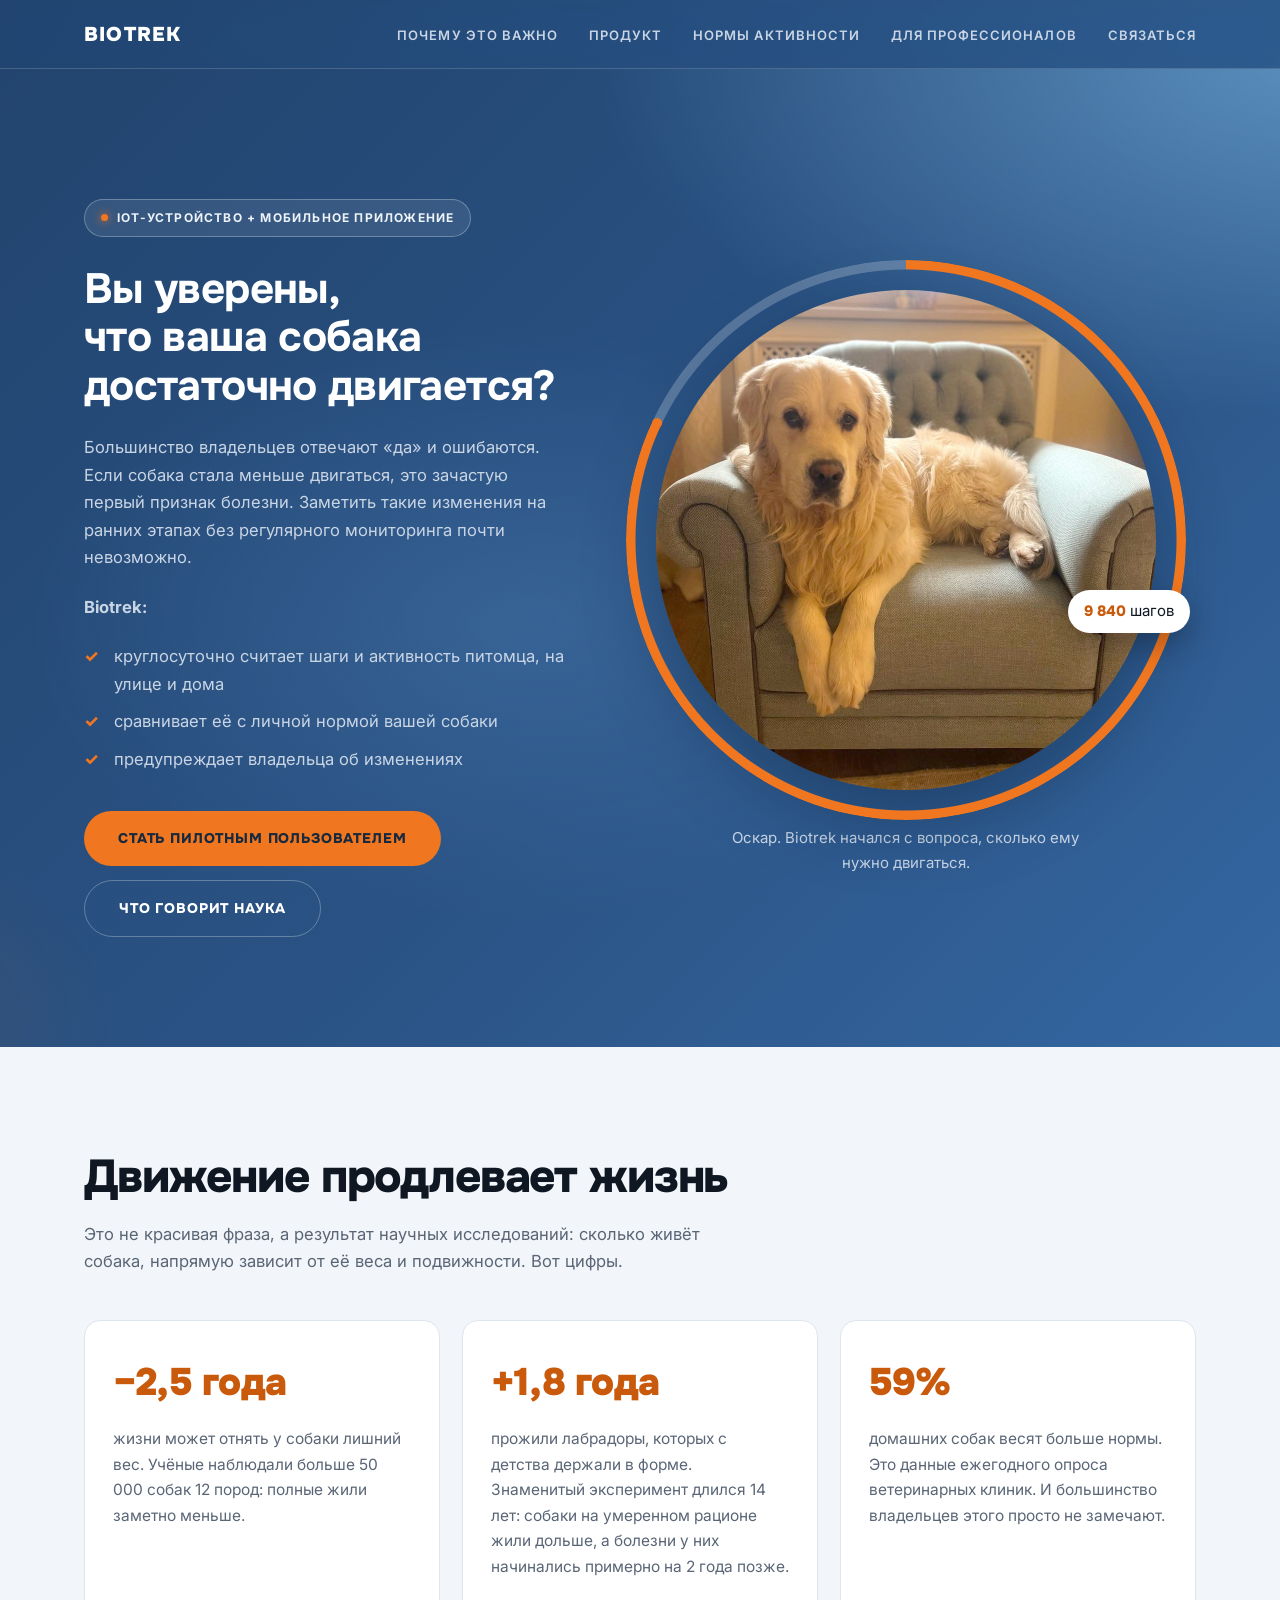
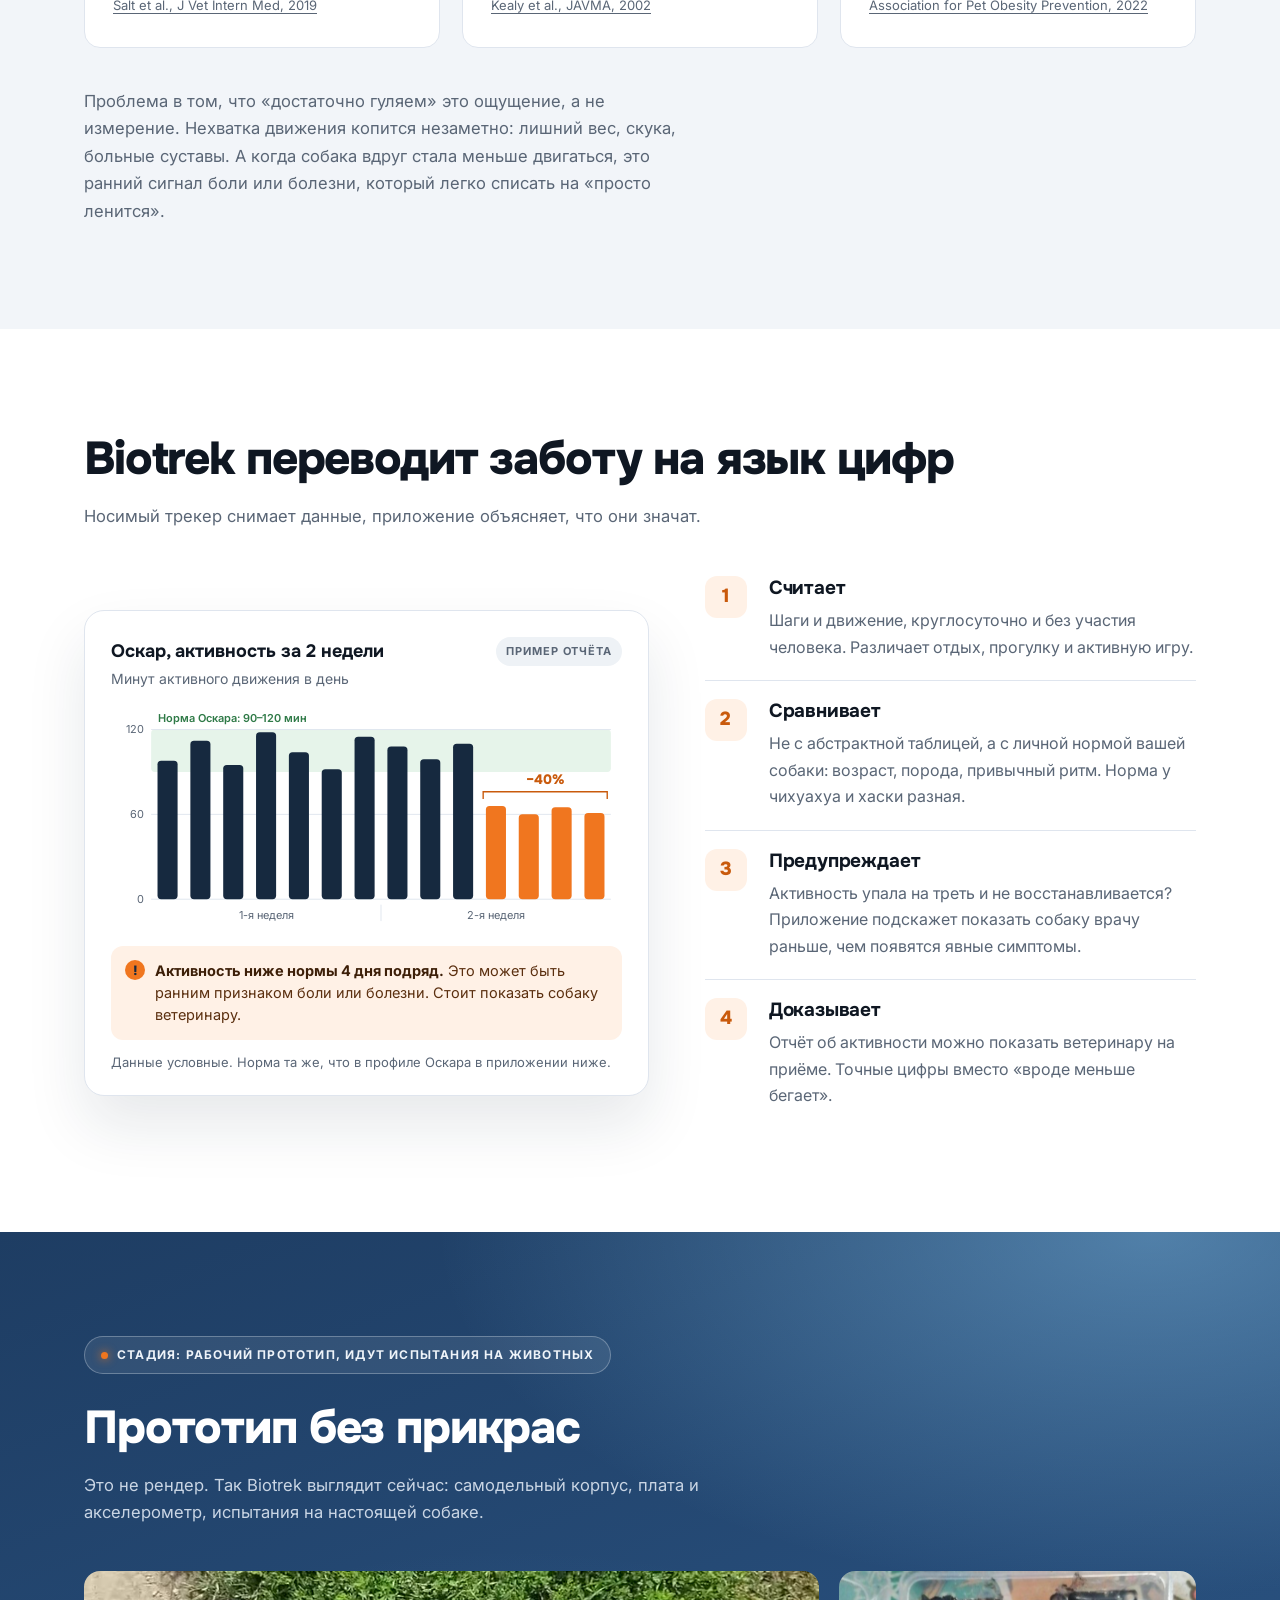
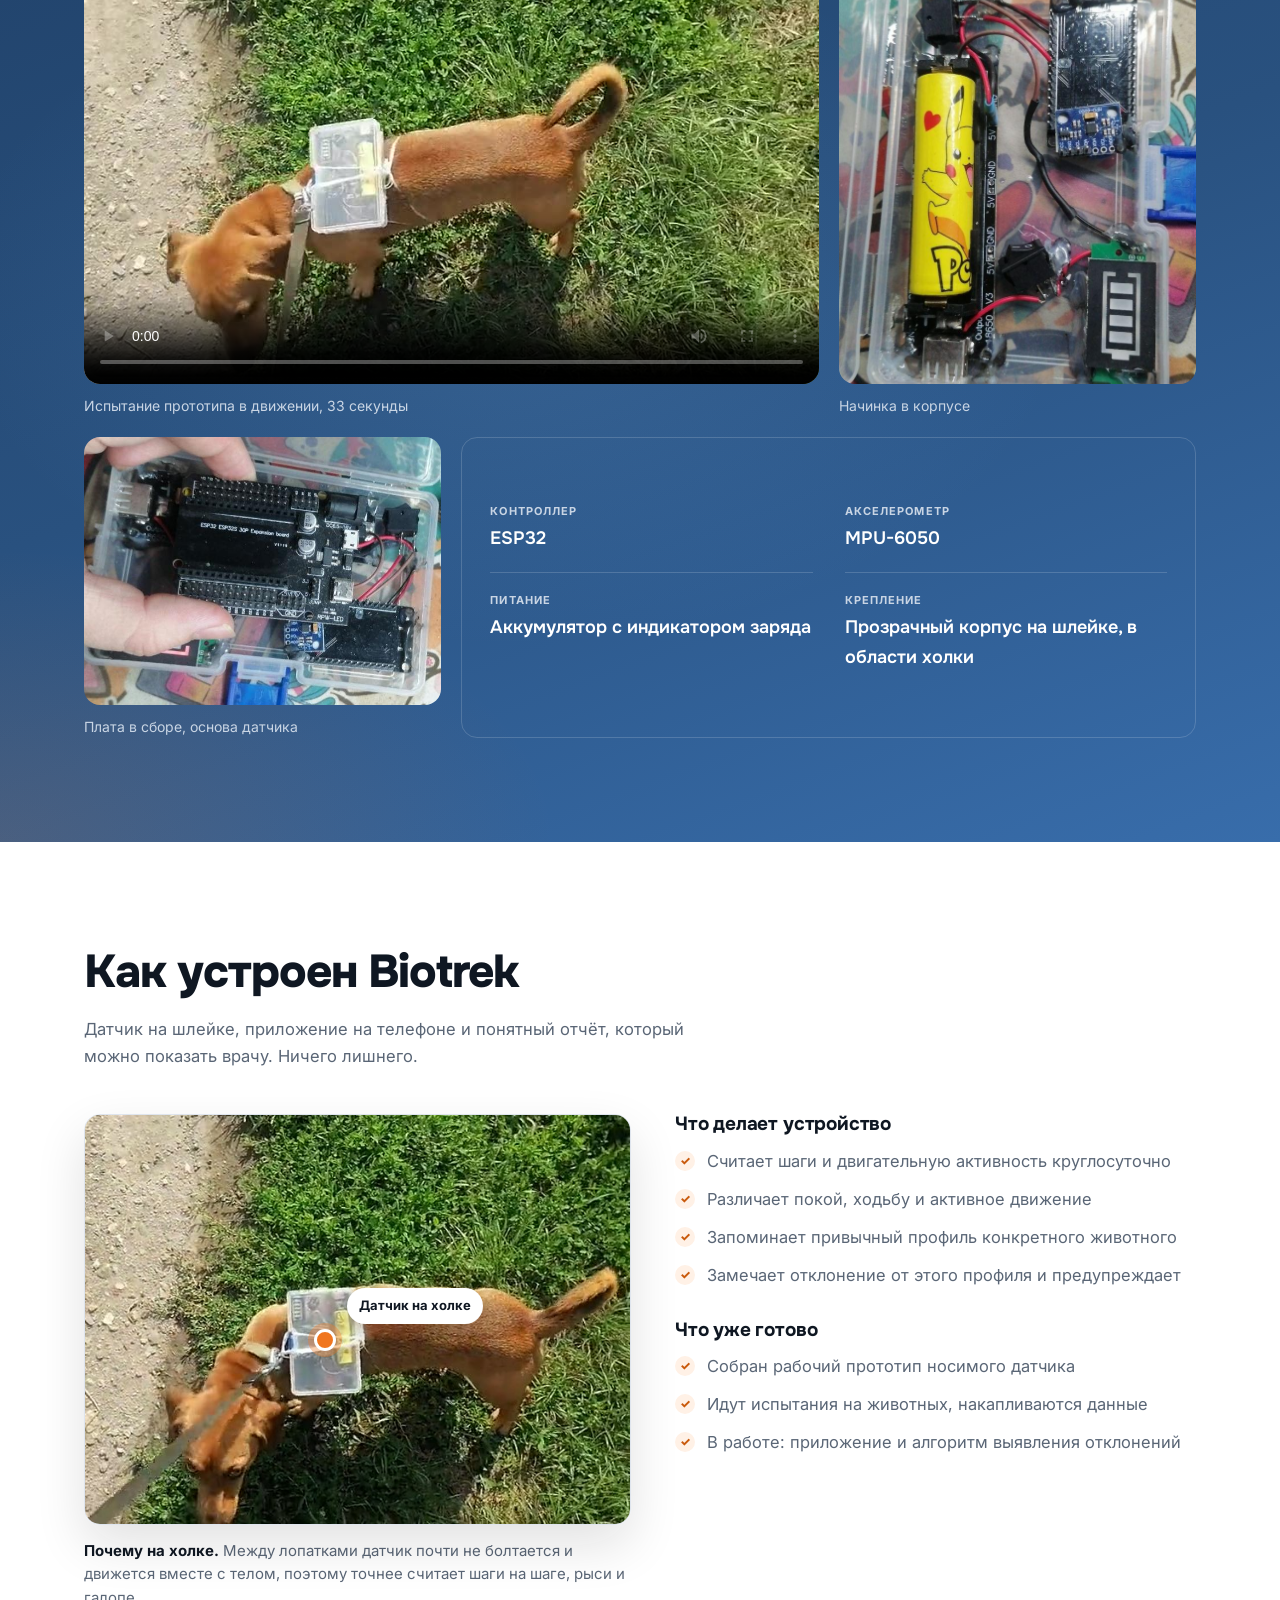
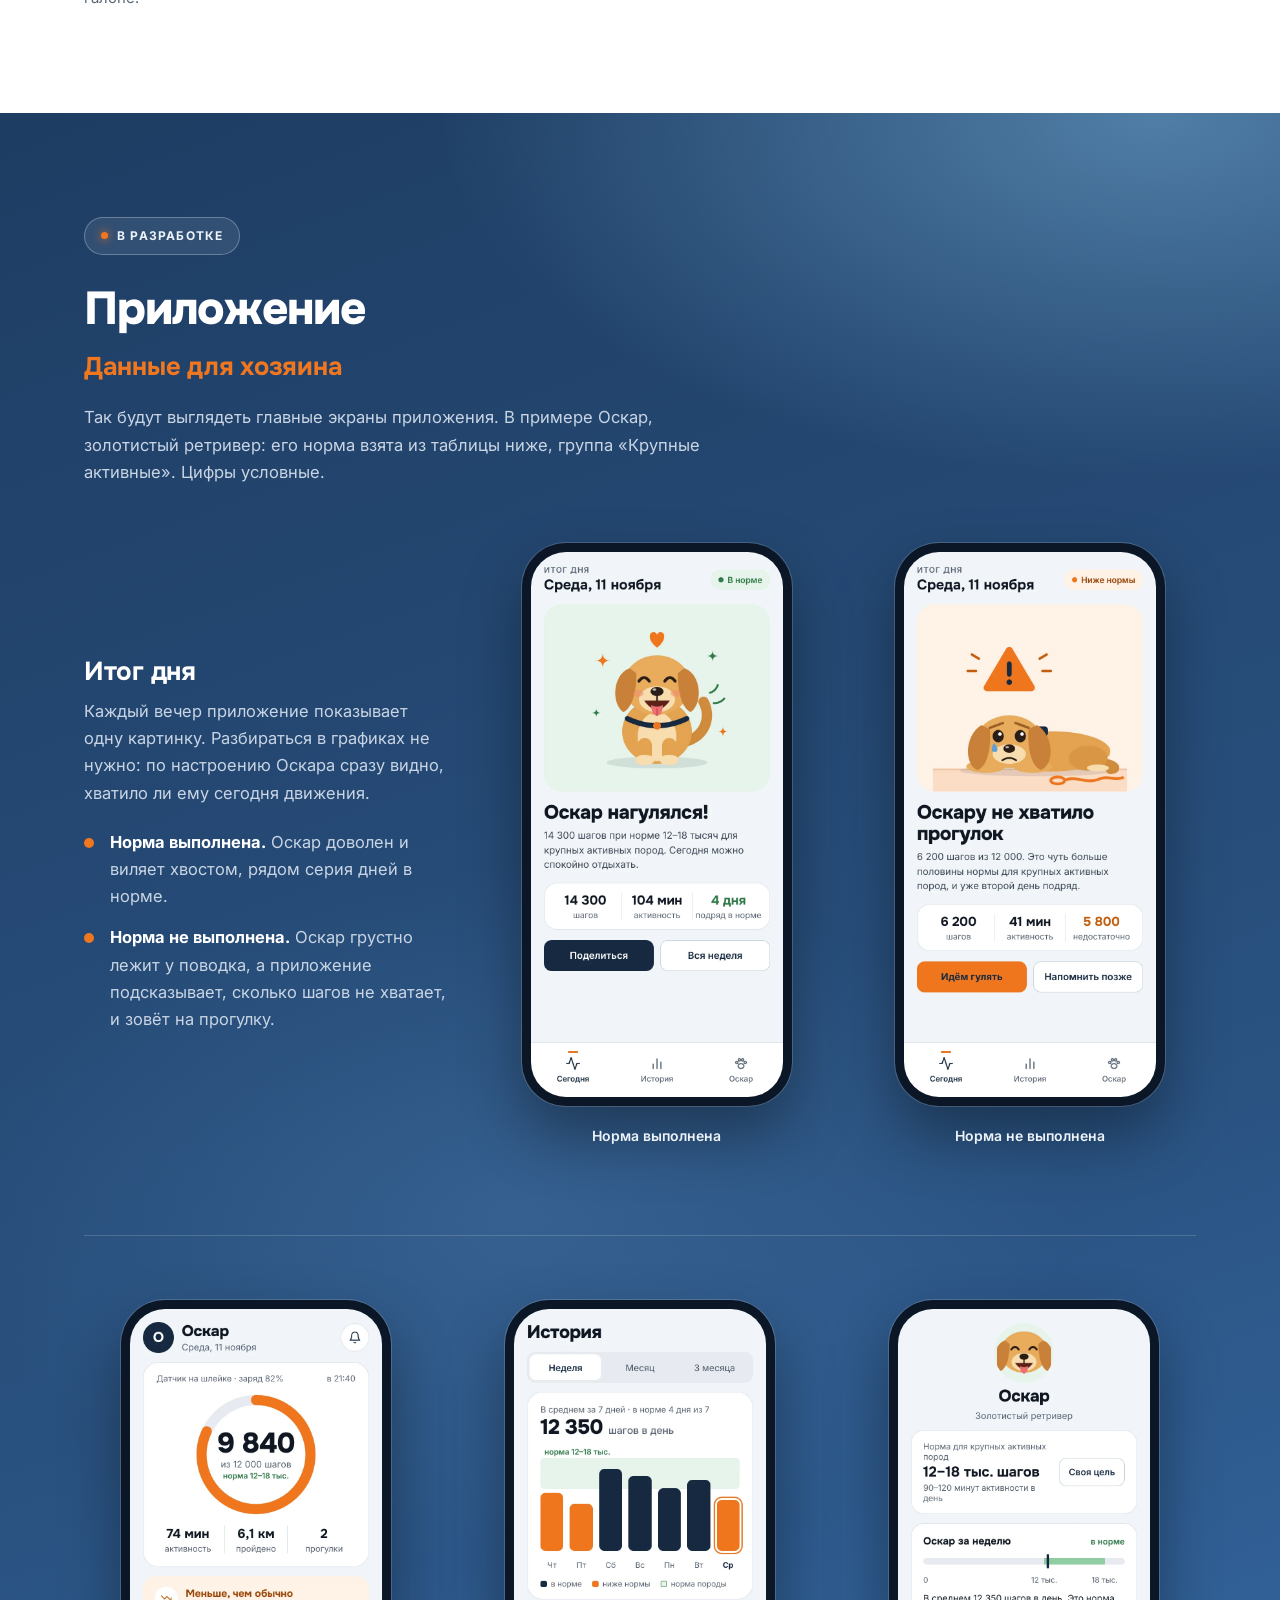
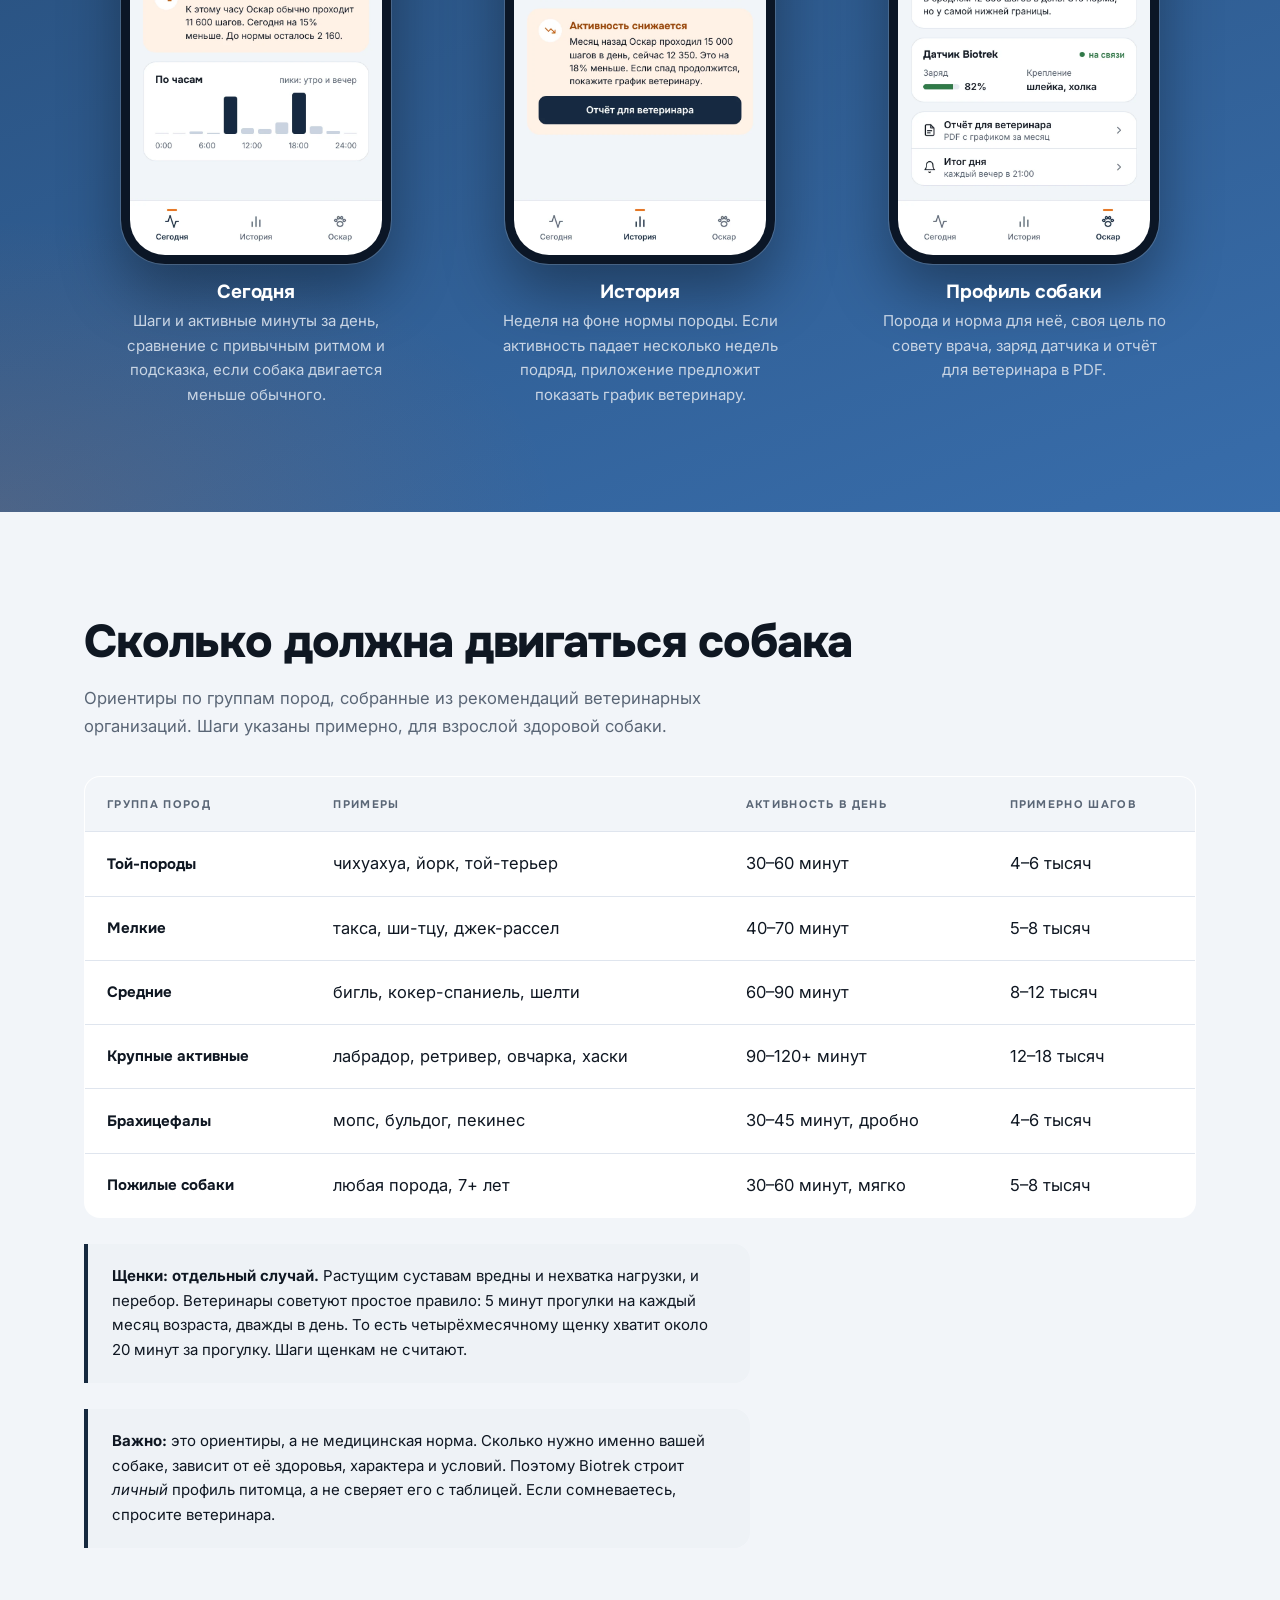
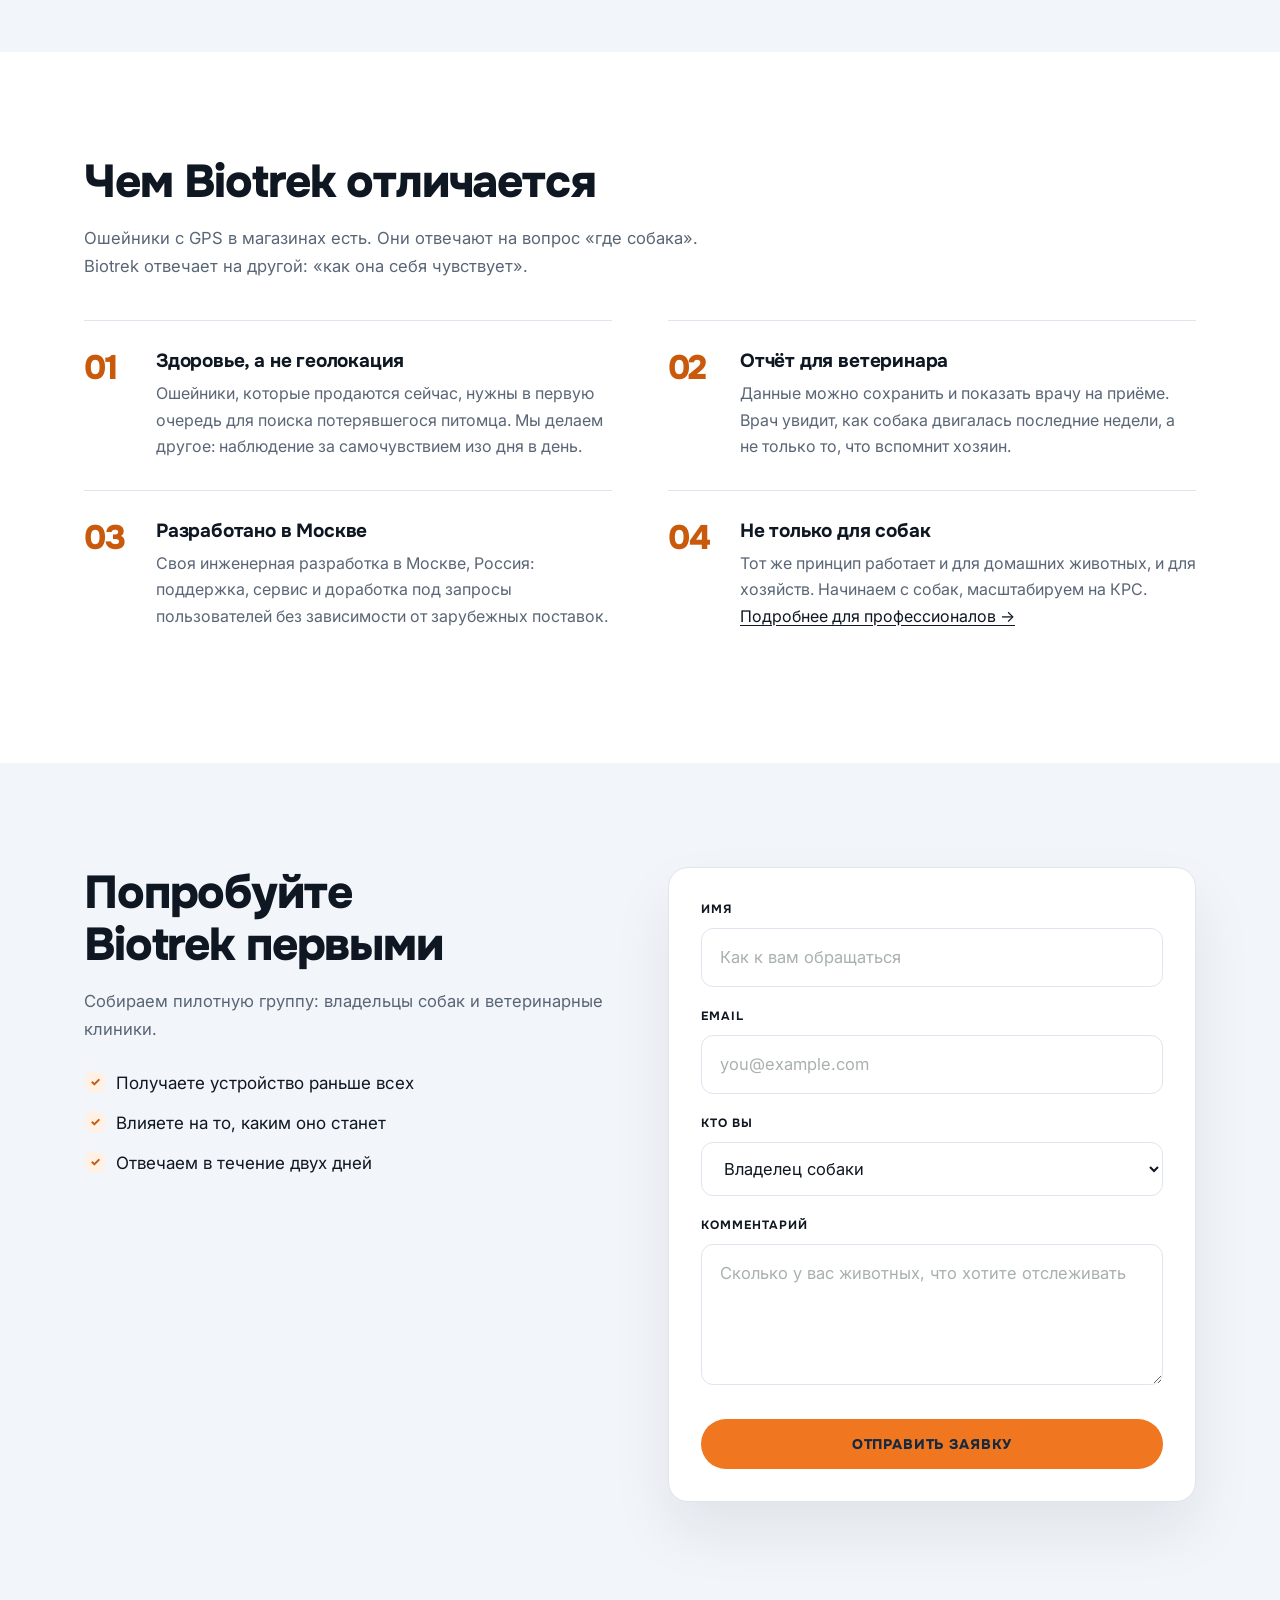
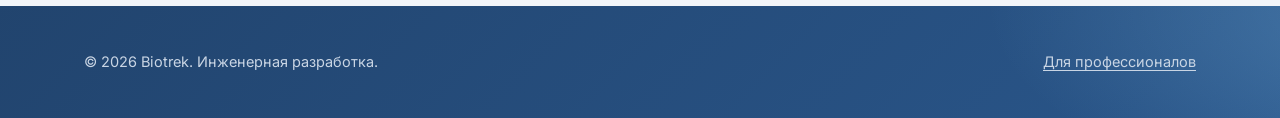
==== commit c14d4dc1: "Hero: Oscar in an orange progress ring, slightly darker blue - Round photo inside an 82% progress ri" ====
--- a/index.html
+++ b/index.html
@@ -63,9 +63,14 @@
         <a class="btn btn-ghost" href="#why">Что говорит наука</a>
       </div>
       </div>
+      <!-- Фото в кольце прогресса: такое же кольцо, как на экране
+           «Сегодня» в приложении (9 840 из 12 000 шагов = 82%) -->
       <figure class="hero-photo">
-        <img src="oscar-kreslo.jpg" width="1150" height="920"
-             alt="Оскар, золотистый ретривер, лежит в кресле и смотрит в камеру">
+        <div class="hero-ring">
+          <img src="oscar-krug.jpg" width="1000" height="1000"
+               alt="Оскар, золотистый ретривер, лежит в кресле и смотрит в камеру">
+          <span class="hero-steps" aria-hidden="true"><strong>9 840</strong> шагов</span>
+        </div>
         <figcaption>Оскар. Biotrek начался с вопроса, сколько ему нужно двигаться.</figcaption>
       </figure>
       </div>
--- a/style.css
+++ b/style.css
@@ -102,7 +102,7 @@
   content: "";
   position: absolute;
   inset: 0 -50vw;
-  background: linear-gradient(120deg, rgba(31, 61, 99, .92), rgba(46, 92, 146, .92));
+  background: linear-gradient(120deg, rgba(30, 61, 99, .92), rgba(48, 94, 148, .92));
   backdrop-filter: saturate(160%) blur(10px);
   border-bottom: 1px solid var(--dark-line);
   z-index: -1;
@@ -172,9 +172,10 @@
      слева внизу, а в основе — диагональный градиент из глубокого
      синего в более яркий. Движение цвета = ощущение технологичности. */
   background:
-    radial-gradient(900px 460px at 78% 8%, rgba(125, 200, 255, .38), transparent 65%),
-    radial-gradient(700px 360px at 10% 95%, rgba(240, 118, 31, .14), transparent 70%),
-    linear-gradient(135deg, #1f3d63 0%, #2b5788 55%, #3d75b5 100%);
+    radial-gradient(1100px 560px at 78% 6%, rgba(150, 215, 255, .45), transparent 65%),
+    radial-gradient(700px 420px at 45% 60%, rgba(120, 180, 240, .18), transparent 70%),
+    radial-gradient(700px 360px at 8% 98%, rgba(240, 118, 31, .16), transparent 70%),
+    linear-gradient(135deg, #1e3d63 0%, #2a5385 55%, #3b72b1 100%);
   z-index: -1;
 }
 
@@ -227,17 +228,76 @@
   gap: 48px;
   align-items: center;
 }
-.hero-photo { margin: 0; }
-.hero-photo img {
-  width: 100%; height: auto;
-  border-radius: var(--radius);
-  box-shadow: 0 24px 60px rgba(0, 0, 0, .35);
+.hero-photo {
+  margin: 0;
+  display: flex;
+  flex-direction: column;
+  align-items: center;
+  text-align: center;
+}
+
+/* Круглое фото в оранжевом кольце прогресса, как на экране
+   «Сегодня» в приложении. --d — диаметр фото, от него считаются
+   кольцо и кружки на его концах. */
+.hero-ring {
+  --d: 500px;
+  --ring: 10px;        /* толщина кольца */
+  --gap: 20px;         /* зазор между фото и кольцом */
+  --progress: 82%;     /* 9 840 из 12 000 шагов */
+  position: relative;
+  width: var(--d);
+  max-width: 100%;
+  aspect-ratio: 1 / 1;
+  margin: calc(var(--gap) + var(--ring));
+}
+.hero-ring img {
+  width: 100%; height: 100%;
+  object-fit: cover;
+  border-radius: 50%;
   display: block;
-}
+  box-shadow: 0 30px 70px rgba(10, 25, 45, .35);
+}
+/* Само кольцо: конический градиент (оранжевая дуга + бледный остаток),
+   а маска оставляет от круга только тонкий ободок */
+.hero-ring::before {
+  content: "";
+  position: absolute;
+  inset: calc(-1 * (var(--gap) + var(--ring)));
+  border-radius: 50%;
+  background: conic-gradient(var(--accent) 0 var(--progress), rgba(255, 255, 255, .22) var(--progress) 100%);
+  -webkit-mask: radial-gradient(farthest-side, transparent calc(100% - var(--ring)), #000 calc(100% - var(--ring) + 1px));
+          mask: radial-gradient(farthest-side, transparent calc(100% - var(--ring)), #000 calc(100% - var(--ring) + 1px));
+}
+/* Закруглённый конец дуги: кружок, повёрнутый на угол прогресса */
+.hero-ring::after {
+  content: "";
+  position: absolute;
+  left: 50%; top: 50%;
+  width: var(--ring); height: var(--ring);
+  margin: calc(var(--ring) / -2) 0 0 calc(var(--ring) / -2);
+  border-radius: 50%;
+  background: var(--accent);
+  transform: rotate(calc(3.6deg * 82)) translateY(calc(-1 * (var(--d) / 2 + var(--gap) + var(--ring) / 2)));
+}
+/* Плашка с шагами на кольце, справа */
+.hero-steps {
+  position: absolute;
+  right: -34px; top: 60%;
+  background: #fff;
+  color: var(--ink);
+  font-size: 15px;
+  padding: 9px 16px;
+  border-radius: 999px;
+  box-shadow: 0 12px 28px rgba(0, 0, 0, .25);
+  white-space: nowrap;
+}
+.hero-steps strong { font-family: 'Onest', sans-serif; font-weight: 800; color: var(--accent-ink); }
+
 .hero-photo figcaption {
-  margin-top: 12px;
+  margin-top: 6px;
   font-size: 15px;
   color: var(--on-dark-mut);
+  max-width: 40ch;
 }
 
 .badge {
@@ -541,9 +601,10 @@
      снизу слева тёплый оранжевый отсвет, в основе переход
      из глубокого синего в яркий */
   background:
-    radial-gradient(900px 480px at 90% 0%, rgba(125, 200, 255, .32), transparent 65%),
-    radial-gradient(800px 420px at 0% 100%, rgba(240, 118, 31, .12), transparent 70%),
-    linear-gradient(160deg, #1f3d63 0%, #2a5486 55%, #3a6fae 100%);
+    radial-gradient(1100px 560px at 90% 0%, rgba(150, 215, 255, .40), transparent 65%),
+    radial-gradient(800px 500px at 40% 55%, rgba(120, 180, 240, .16), transparent 70%),
+    radial-gradient(800px 420px at 0% 100%, rgba(240, 118, 31, .14), transparent 70%),
+    linear-gradient(160deg, #1e3d63 0%, #29517f 55%, #386dab 100%);
   color: var(--on-dark);
 }
 .dark h2 { color: #fff; }
@@ -884,13 +945,19 @@
   content: "";
   position: absolute;
   inset: 0 -50vw;
-  background: linear-gradient(135deg, #1f3d63, #2e5c92);
+  background:
+    radial-gradient(700px 300px at 85% 0%, rgba(150, 215, 255, .3), transparent 70%),
+    linear-gradient(135deg, #1e3d63, #2d5d95);
   z-index: -1;
 }
 
+
+@media (max-width: 1180px) { .hero-ring { --d: 420px; } }
 
 /* --- ПЛАНШЕТ ------------------------------------------------- */
 @media (max-width: 960px) {
+  .hero-ring { --d: 300px; --gap: 14px; --ring: 8px; }
+  .hero-steps { right: -12px; font-size: 13px; padding: 7px 12px; }
   .solution, .contact { grid-template-columns: 1fr; gap: 40px; }
   .proto { grid-template-columns: repeat(2, minmax(0, 1fr)); }
   .proto-video, .proto-specs { grid-column: span 2; }
@@ -910,7 +977,7 @@
     width: 100vw;
     flex-direction: column;
     padding: 8px 24px 16px;
-    background: linear-gradient(160deg, #1f3d63, #2b5788);
+    background: linear-gradient(160deg, #1e3d63, #2a5385);
     border-bottom: 1px solid var(--dark-line);
     box-shadow: 0 18px 30px rgba(0, 0, 0, .3);
   }
@@ -932,6 +999,8 @@
   section { padding: 64px 0; }
   .hero { padding: 84px 0 64px; }
   .hero-grid { grid-template-columns: 1fr; gap: 32px; }
+  .hero-ring { --d: 270px; }
+  .hero-steps { right: -4px; }
   .product { grid-template-columns: 1fr; gap: 28px; }
   .card { padding: 26px 22px; }
   .btn, .btn-ghost { width: 100%; }
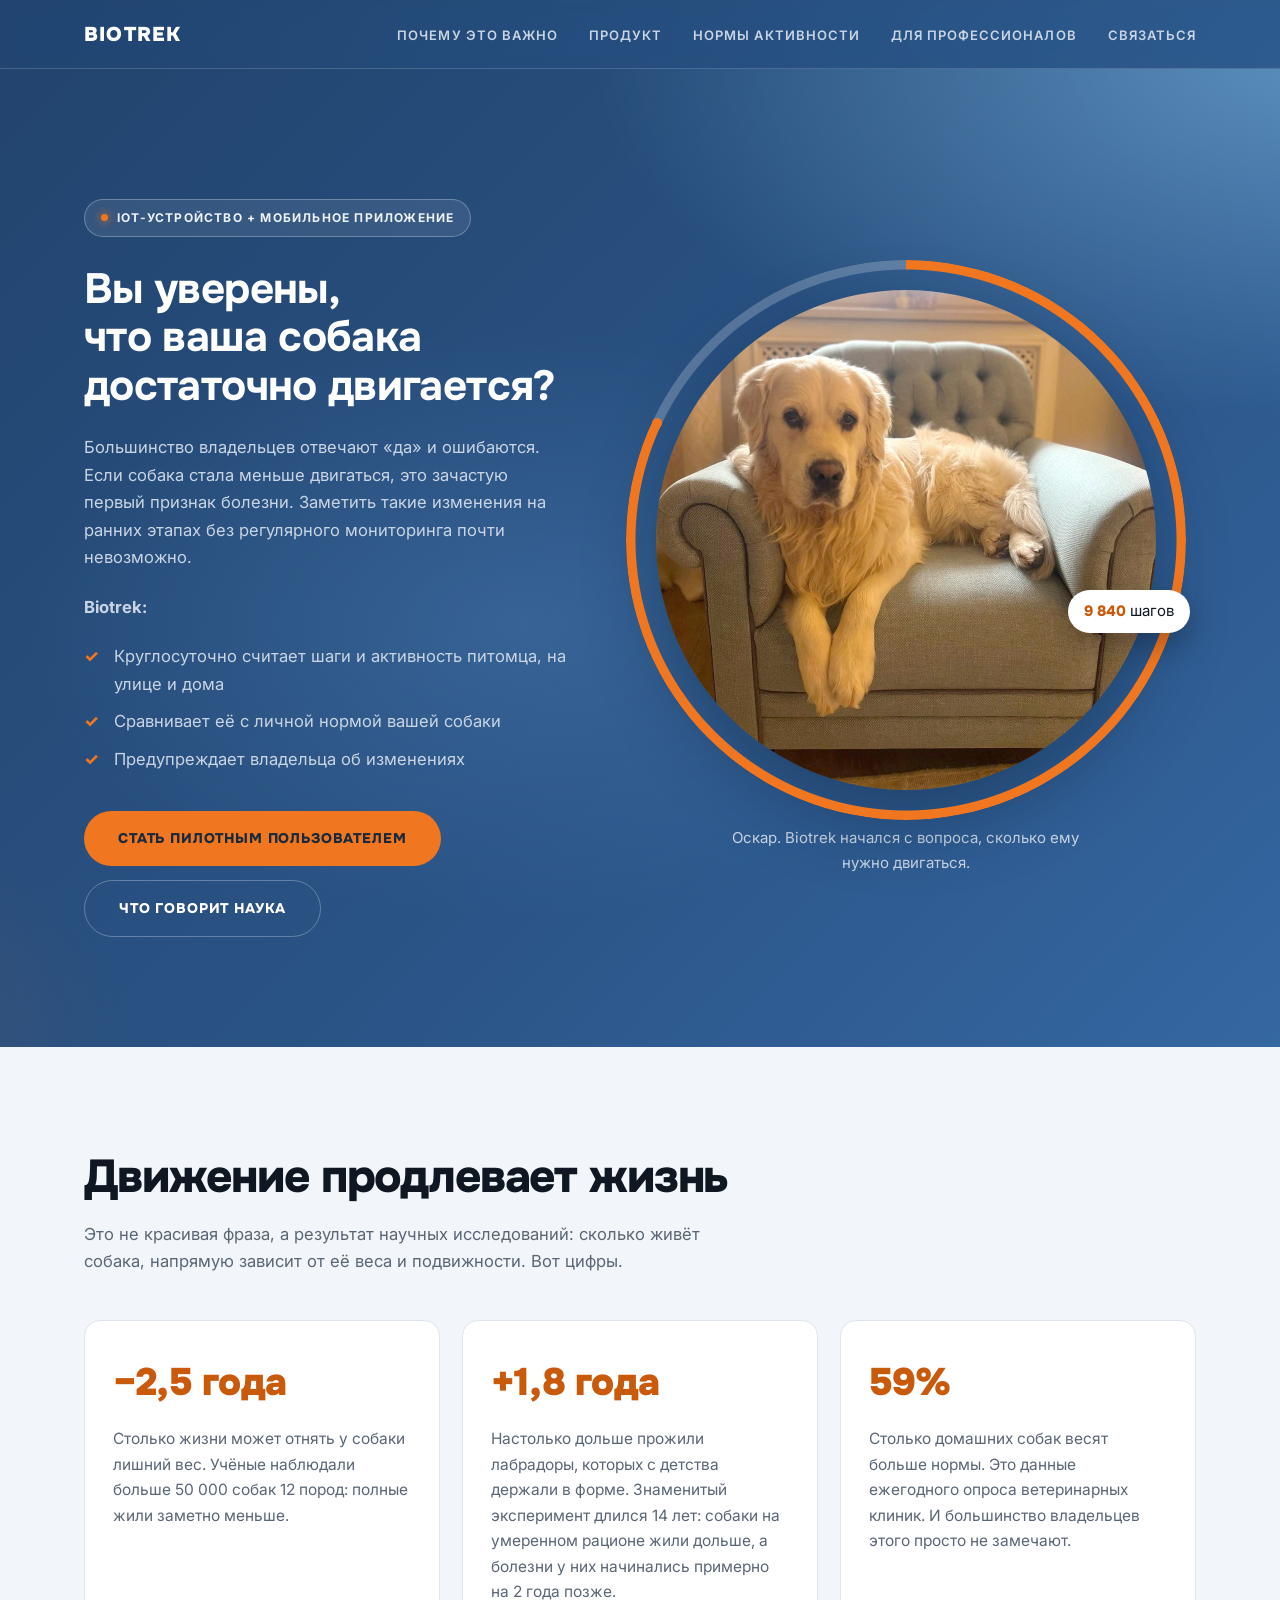
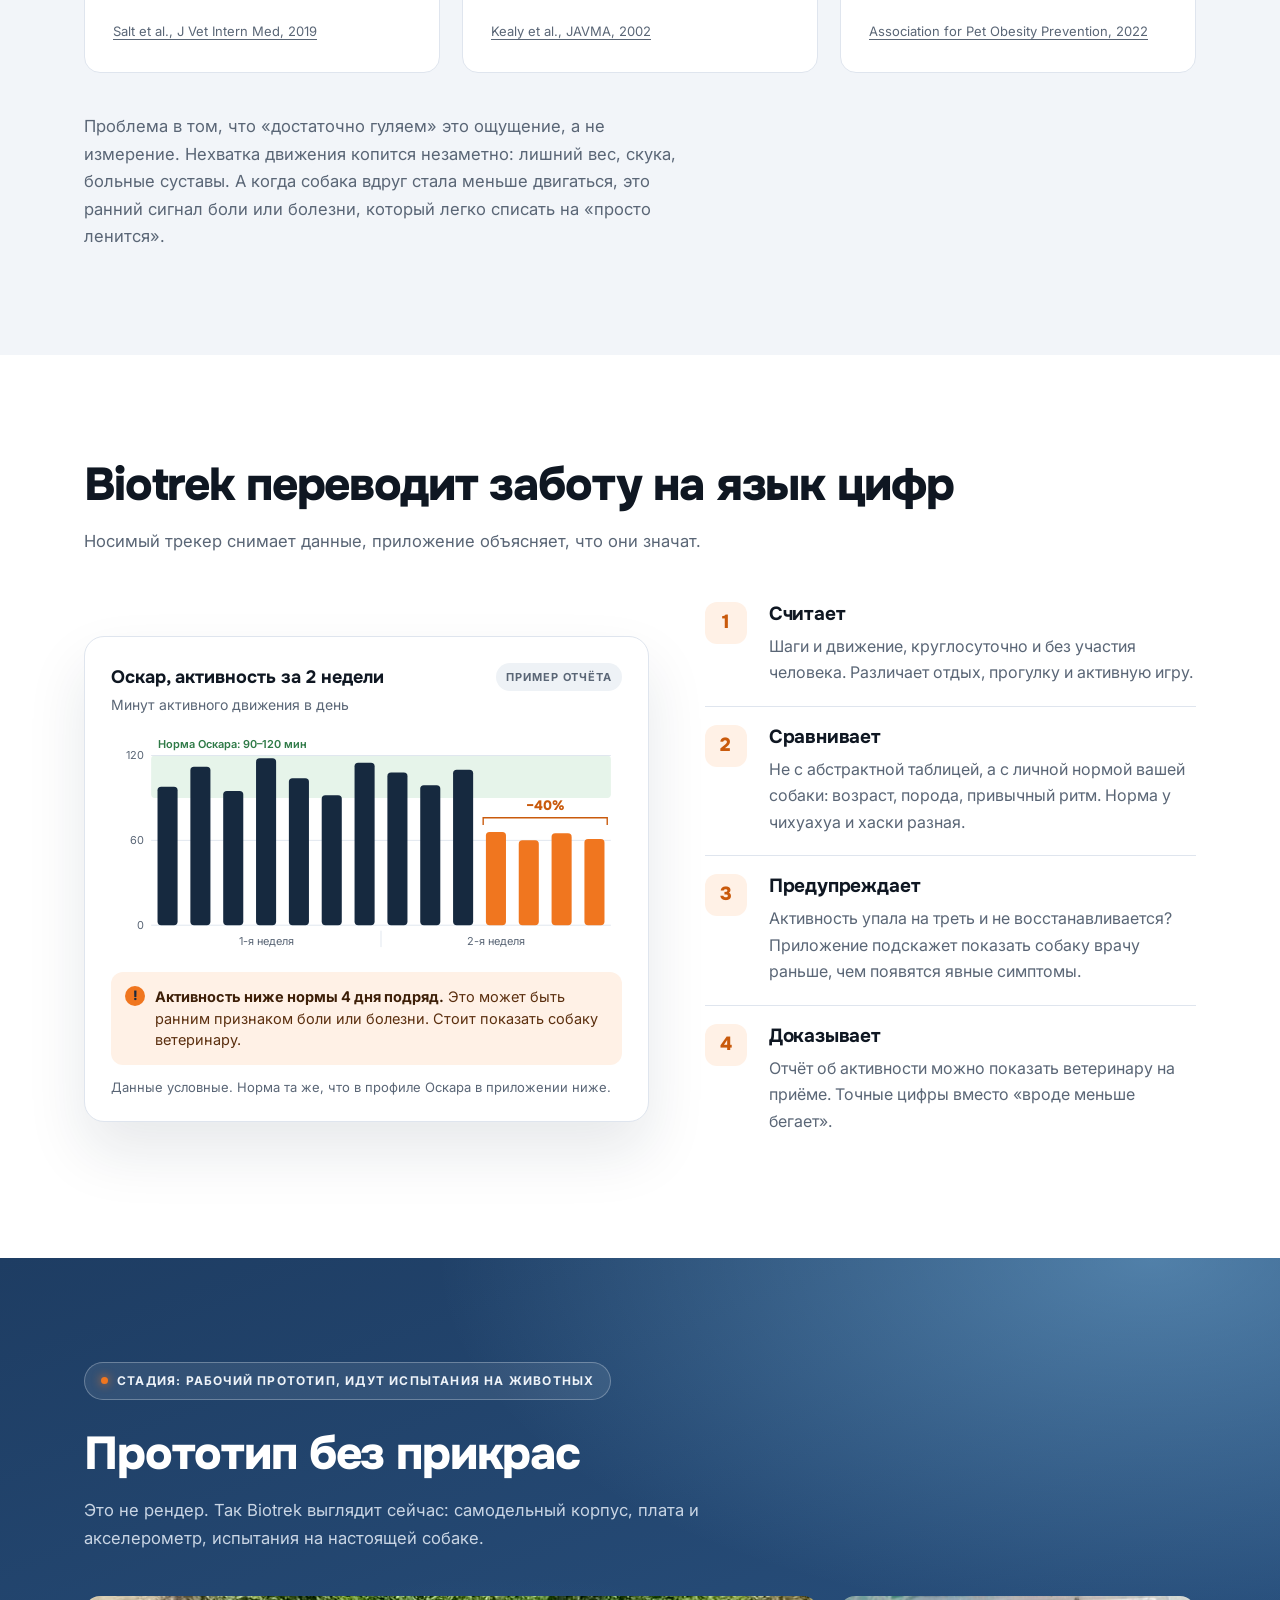
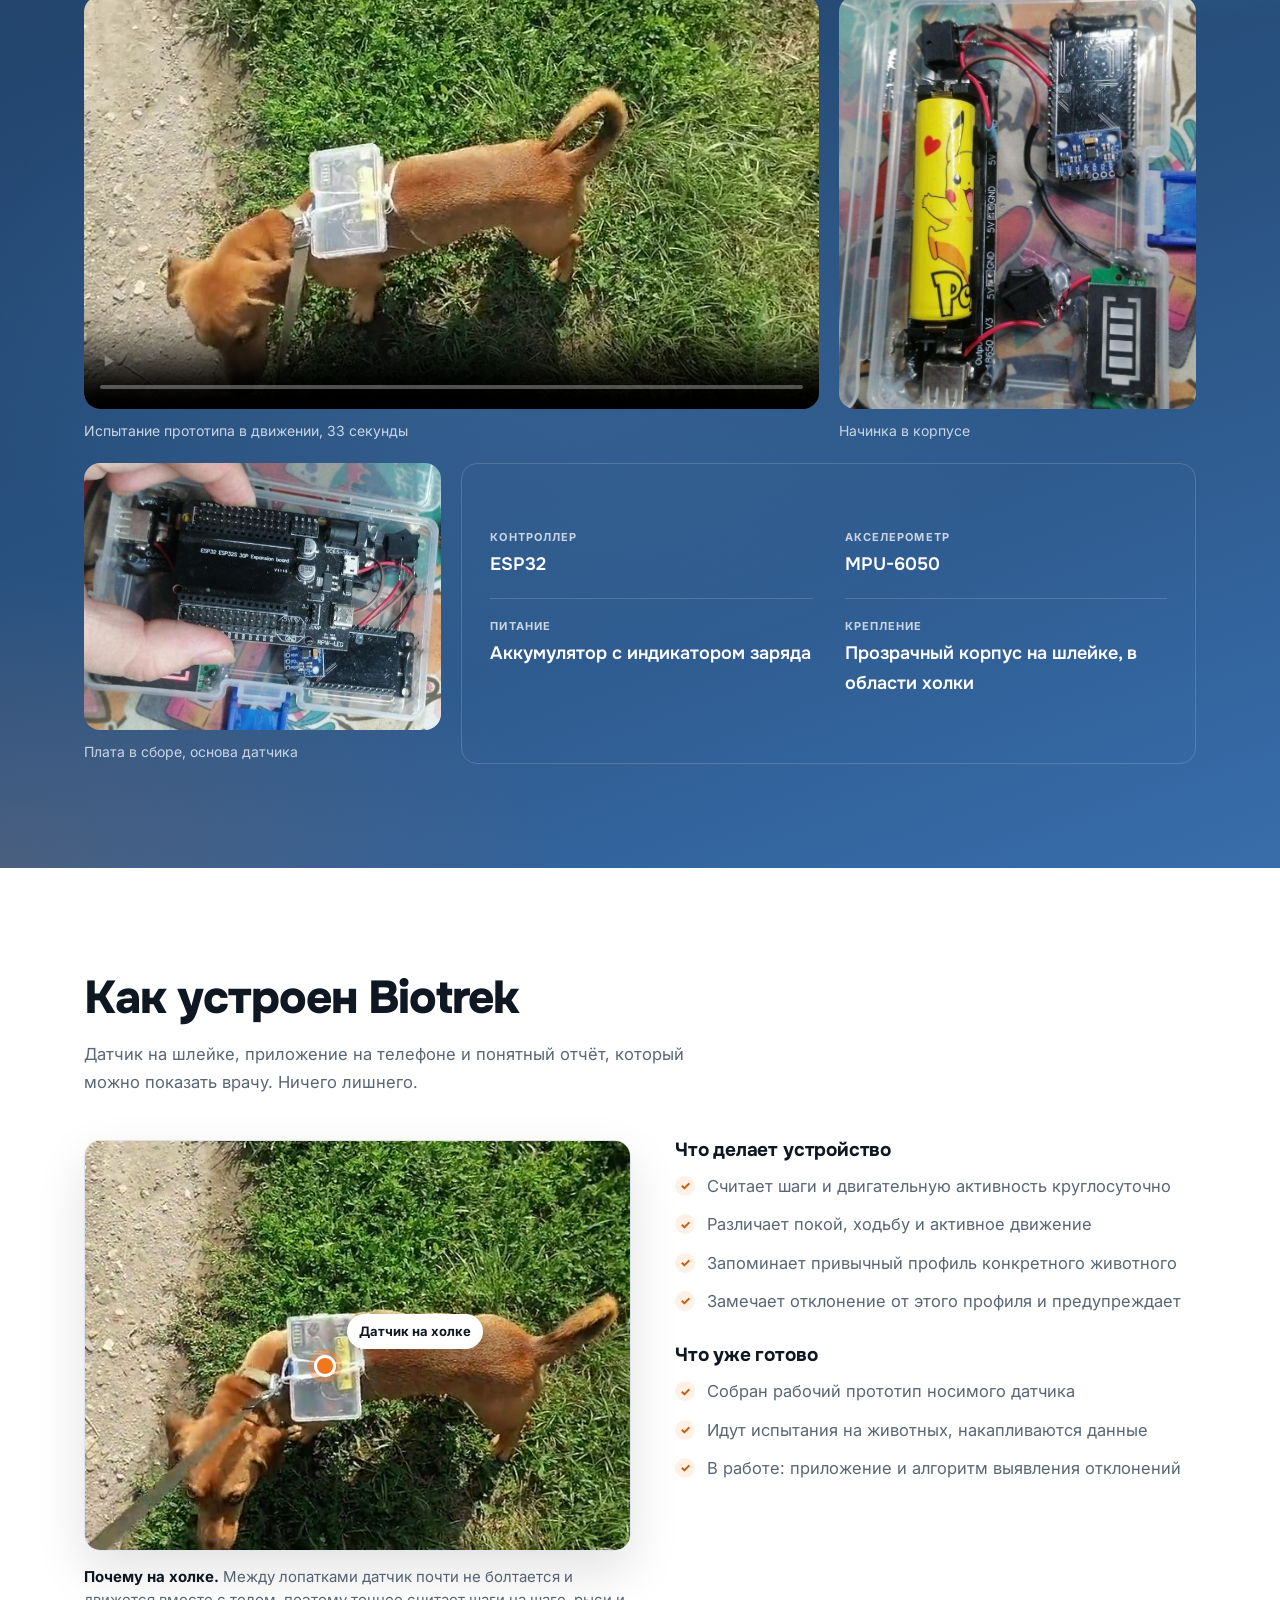
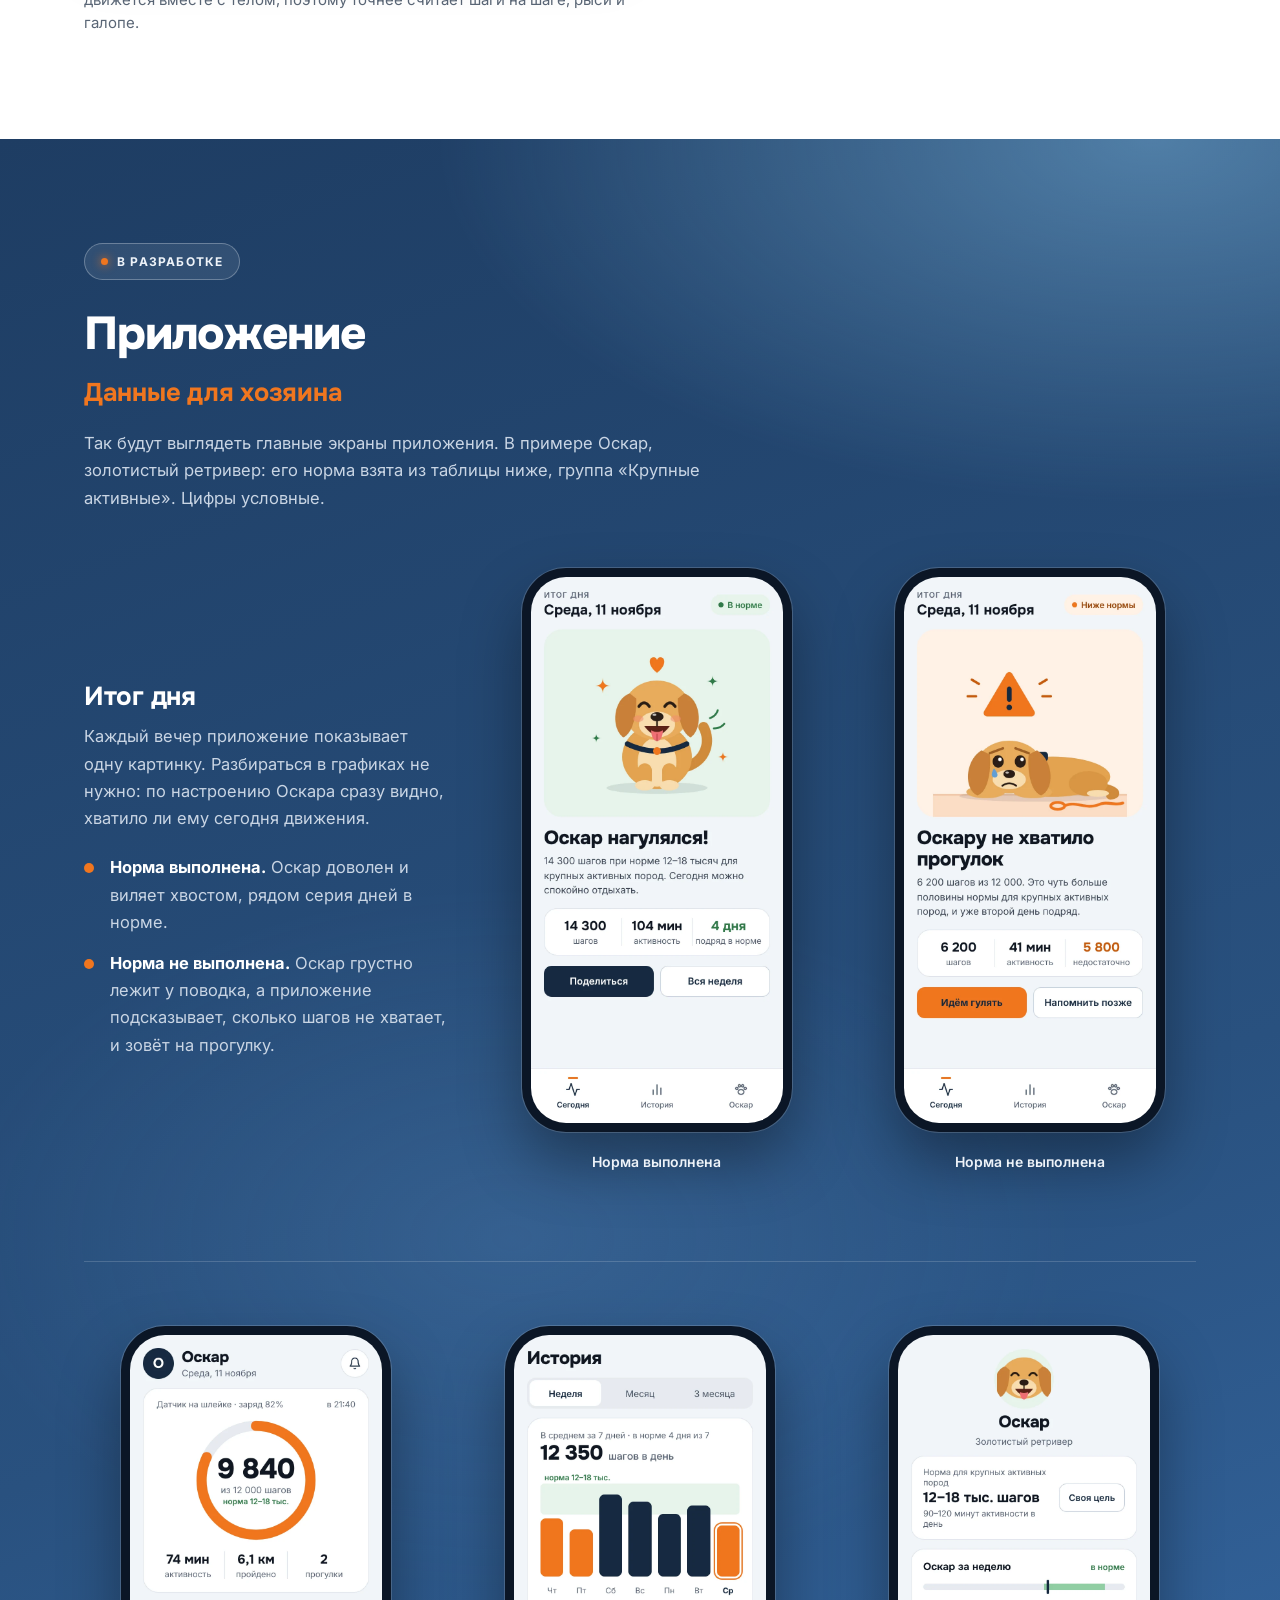
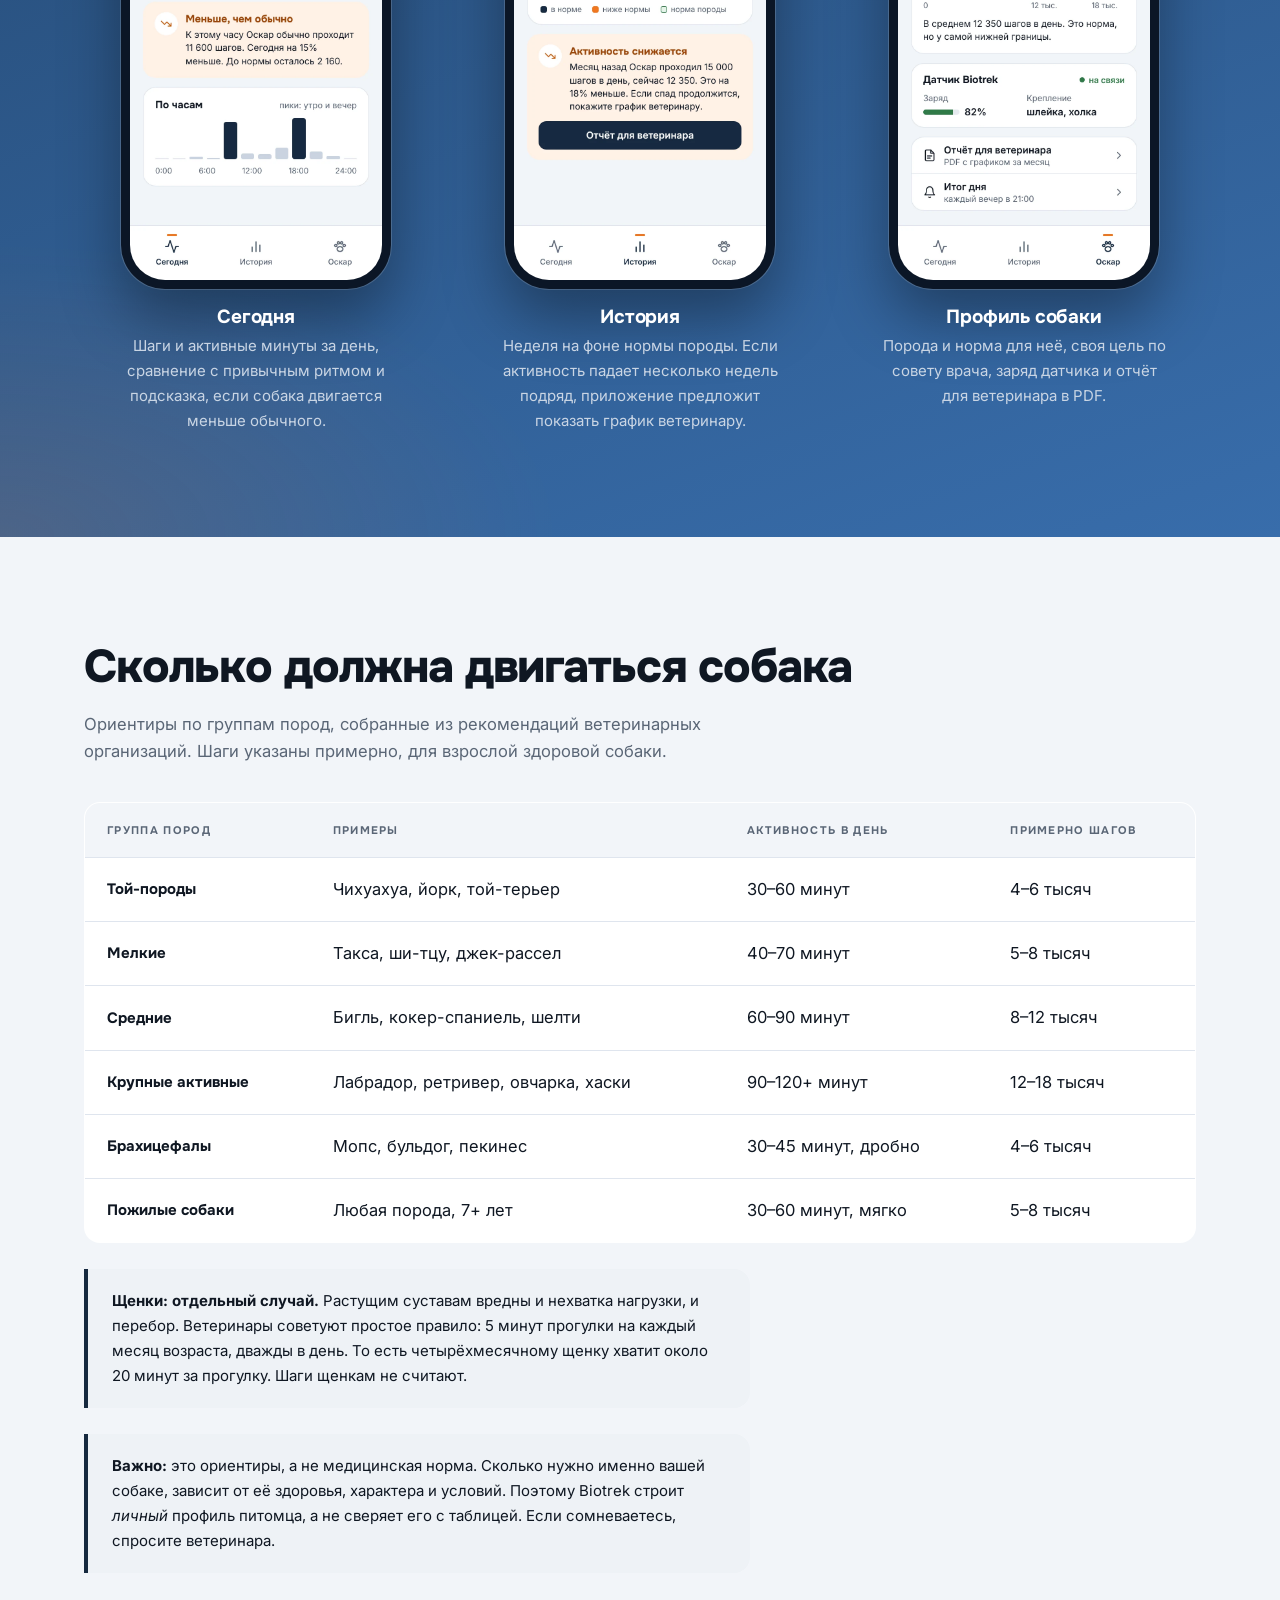
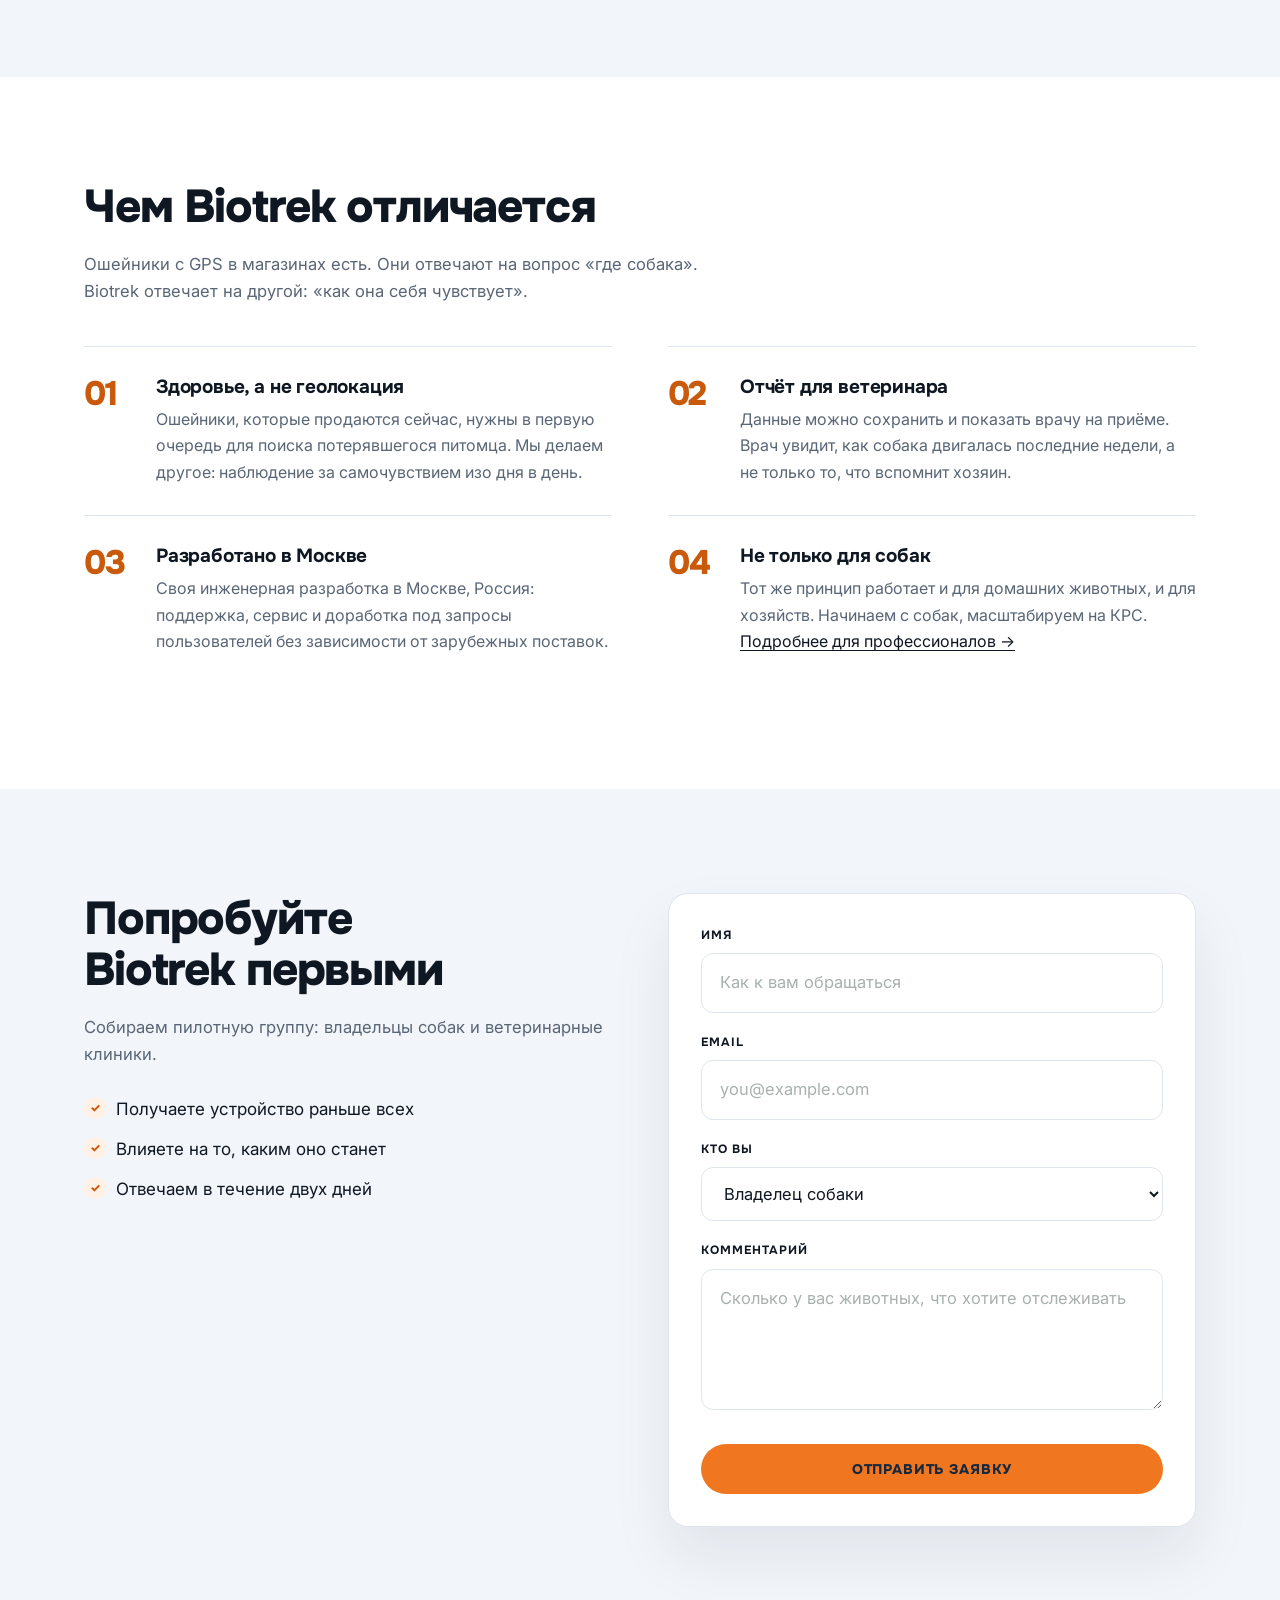
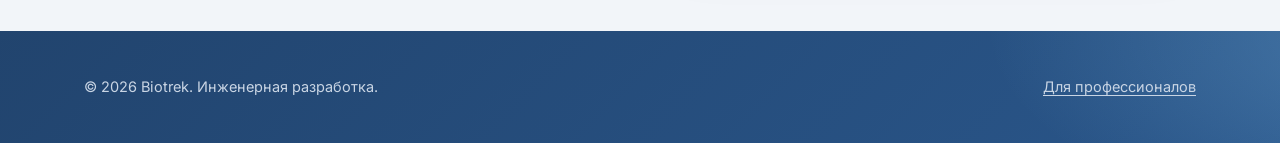
==== commit 062eef38: "Start every sentence with a capital letter Stat cards on both pages now read as full sentences under" ====
--- a/index.html
+++ b/index.html
@@ -54,9 +54,9 @@
       </p>
       <p class="lead hero-name">Biotrek:</p>
       <ul class="hero-list">
-        <li>круглосуточно считает шаги и активность питомца, на улице и дома</li>
-        <li>сравнивает её с личной нормой вашей собаки</li>
-        <li>предупреждает владельца об изменениях</li>
+        <li>Круглосуточно считает шаги и активность питомца, на улице и дома</li>
+        <li>Сравнивает её с личной нормой вашей собаки</li>
+        <li>Предупреждает владельца об изменениях</li>
       </ul>
       <div class="hero-actions">
         <a class="btn" href="#contact">Стать пилотным пользователем</a>
@@ -89,20 +89,20 @@
       <div class="stats">
         <div class="stat">
           <div class="big">−2,5 года</div>
-          <p>жизни может отнять у собаки лишний вес. Учёные наблюдали больше
+          <p>Столько жизни может отнять у собаки лишний вес. Учёные наблюдали больше
              50 000 собак 12 пород: полные жили заметно меньше.</p>
           <a class="src" href="https://onlinelibrary.wiley.com/doi/full/10.1111/jvim.15367" target="_blank" rel="noopener">Salt et al., J Vet Intern Med, 2019</a>
         </div>
         <div class="stat">
           <div class="big">+1,8 года</div>
-          <p>прожили лабрадоры, которых с детства держали в форме. Знаменитый
+          <p>Настолько дольше прожили лабрадоры, которых с детства держали в форме. Знаменитый
              эксперимент длился 14 лет: собаки на умеренном рационе жили дольше,
              а болезни у них начинались примерно на 2 года позже.</p>
           <a class="src" href="https://pubmed.ncbi.nlm.nih.gov/11991408/" target="_blank" rel="noopener">Kealy et al., JAVMA, 2002</a>
         </div>
         <div class="stat">
           <div class="big">59%</div>
-          <p>домашних собак весят больше нормы. Это данные ежегодного опроса
+          <p>Столько домашних собак весят больше нормы. Это данные ежегодного опроса
              ветеринарных клиник. И большинство владельцев этого просто
              не замечают.</p>
           <a class="src" href="https://www.petobesityprevention.org/" target="_blank" rel="noopener">Association for Pet Obesity Prevention, 2022</a>
@@ -385,37 +385,37 @@
         <tbody>
           <tr>
             <td class="phase" data-label="Группа пород">Той-породы</td>
-            <td data-label="Примеры">чихуахуа, йорк, той-терьер</td>
+            <td data-label="Примеры">Чихуахуа, йорк, той-терьер</td>
             <td data-label="Активность в день">30–60 минут</td>
             <td data-label="Примерно шагов">4–6 тысяч</td>
           </tr>
           <tr>
             <td class="phase" data-label="Группа пород">Мелкие</td>
-            <td data-label="Примеры">такса, ши-тцу, джек-рассел</td>
+            <td data-label="Примеры">Такса, ши-тцу, джек-рассел</td>
             <td data-label="Активность в день">40–70 минут</td>
             <td data-label="Примерно шагов">5–8 тысяч</td>
           </tr>
           <tr>
             <td class="phase" data-label="Группа пород">Средние</td>
-            <td data-label="Примеры">бигль, кокер-спаниель, шелти</td>
+            <td data-label="Примеры">Бигль, кокер-спаниель, шелти</td>
             <td data-label="Активность в день">60–90 минут</td>
             <td data-label="Примерно шагов">8–12 тысяч</td>
           </tr>
           <tr>
             <td class="phase" data-label="Группа пород">Крупные активные</td>
-            <td data-label="Примеры">лабрадор, ретривер, овчарка, хаски</td>
+            <td data-label="Примеры">Лабрадор, ретривер, овчарка, хаски</td>
             <td data-label="Активность в день">90–120+ минут</td>
             <td data-label="Примерно шагов">12–18 тысяч</td>
           </tr>
           <tr>
             <td class="phase" data-label="Группа пород">Брахицефалы</td>
-            <td data-label="Примеры">мопс, бульдог, пекинес</td>
+            <td data-label="Примеры">Мопс, бульдог, пекинес</td>
             <td data-label="Активность в день">30–45 минут, дробно</td>
             <td data-label="Примерно шагов">4–6 тысяч</td>
           </tr>
           <tr>
             <td class="phase" data-label="Группа пород">Пожилые собаки</td>
-            <td data-label="Примеры">любая порода, 7+ лет</td>
+            <td data-label="Примеры">Любая порода, 7+ лет</td>
             <td data-label="Активность в день">30–60 минут, мягко</td>
             <td data-label="Примерно шагов">5–8 тысяч</td>
           </tr>
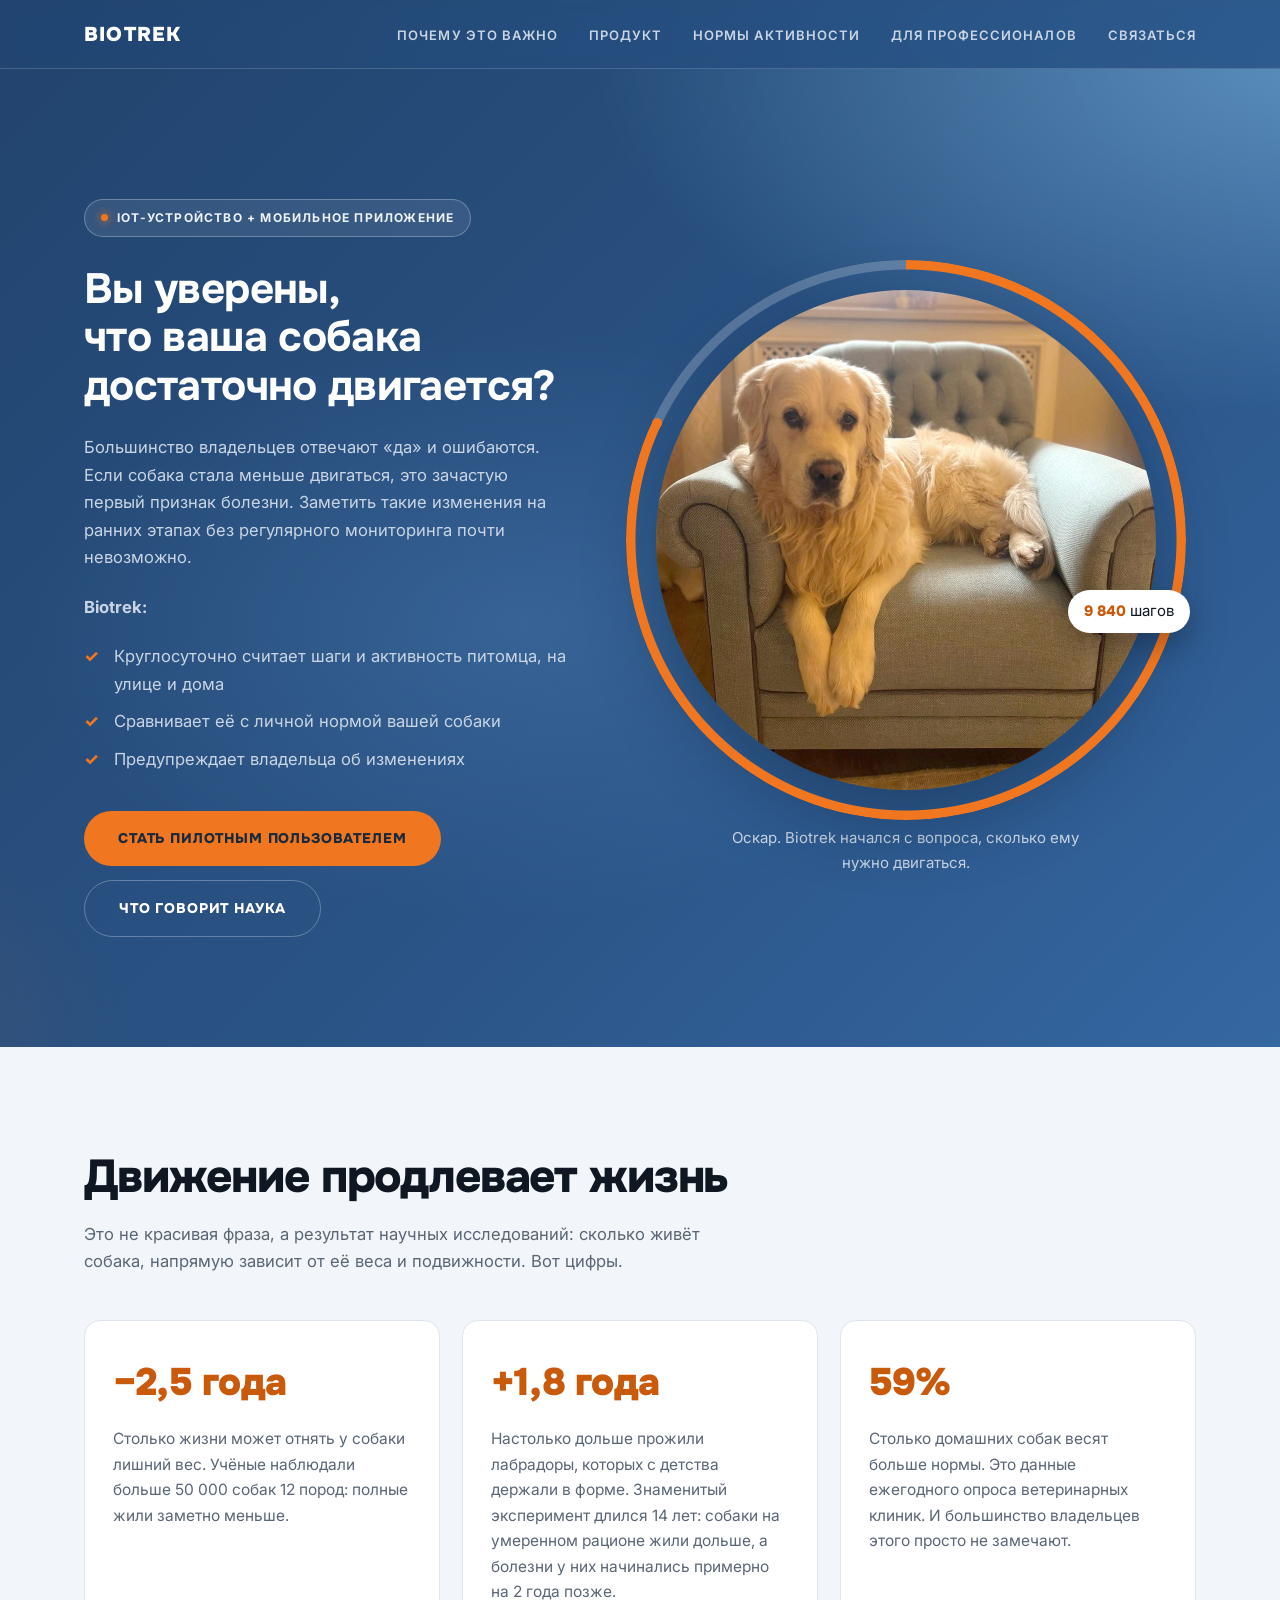
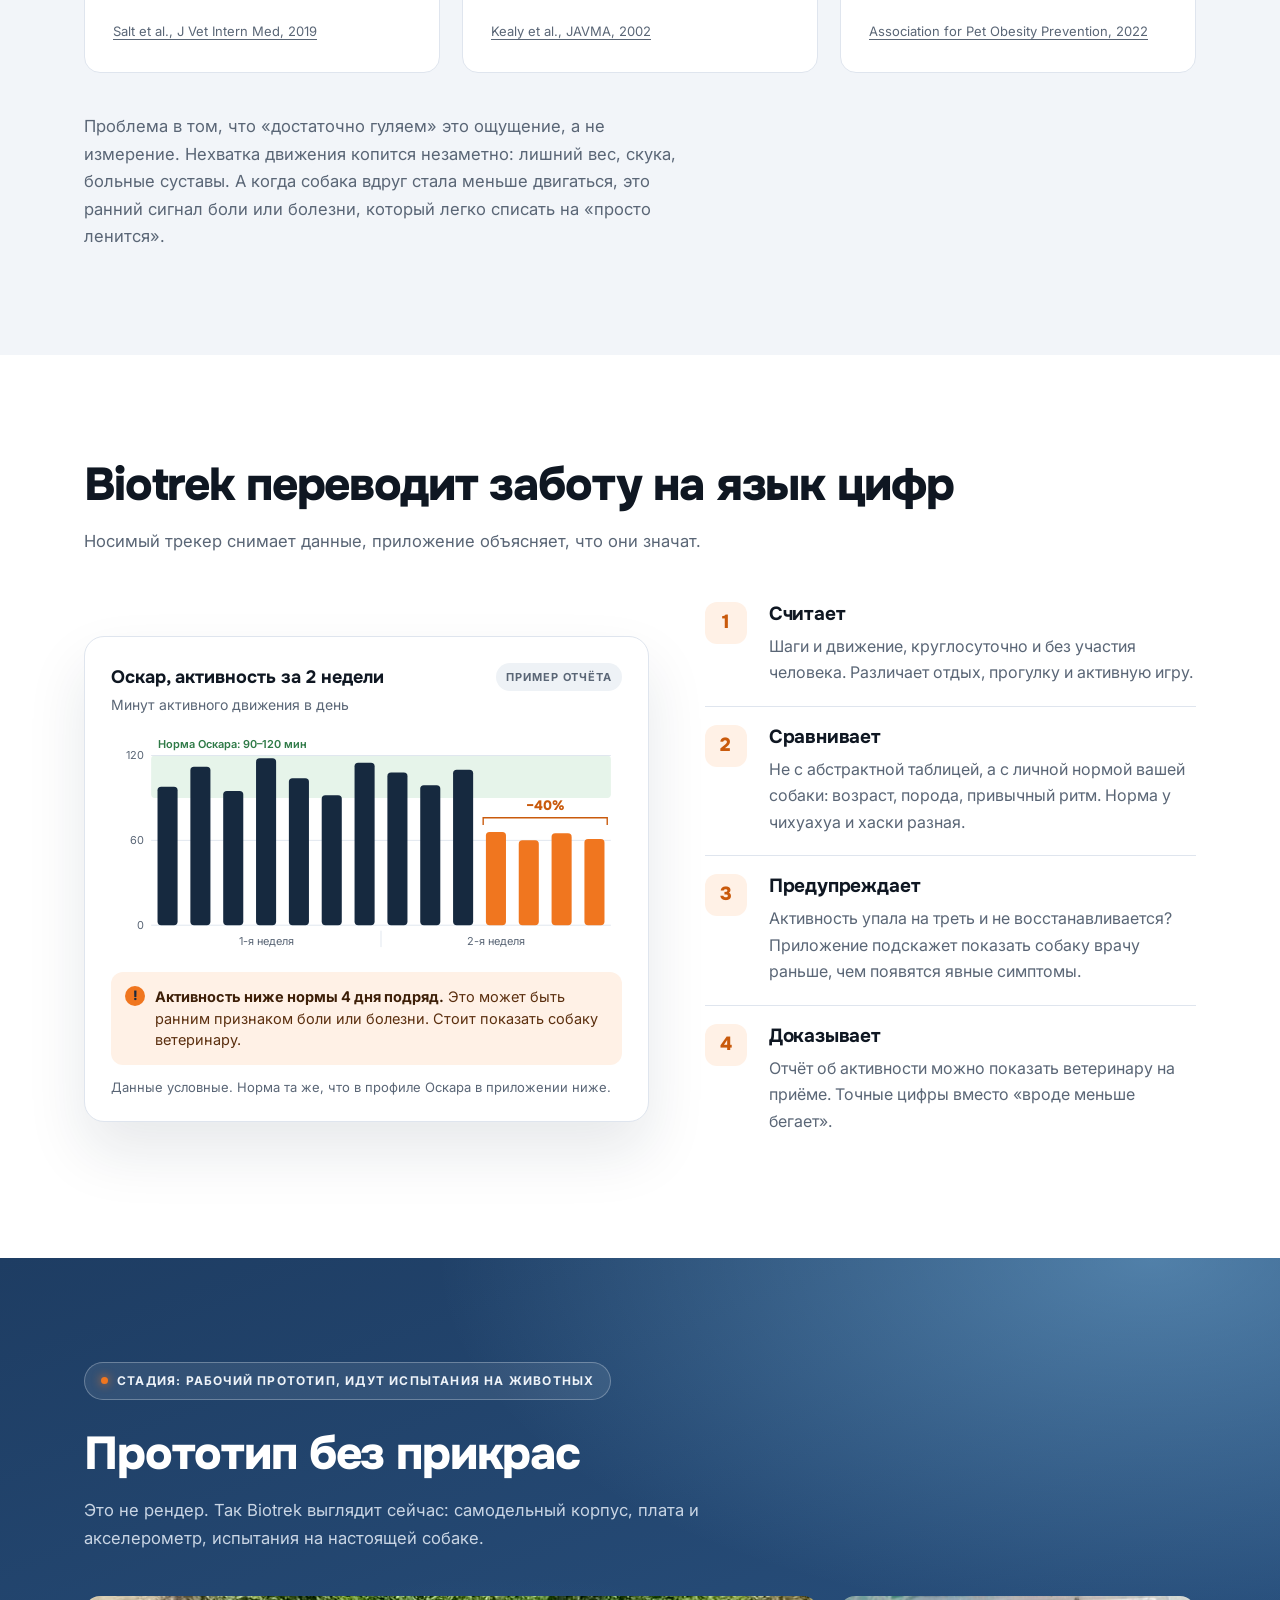
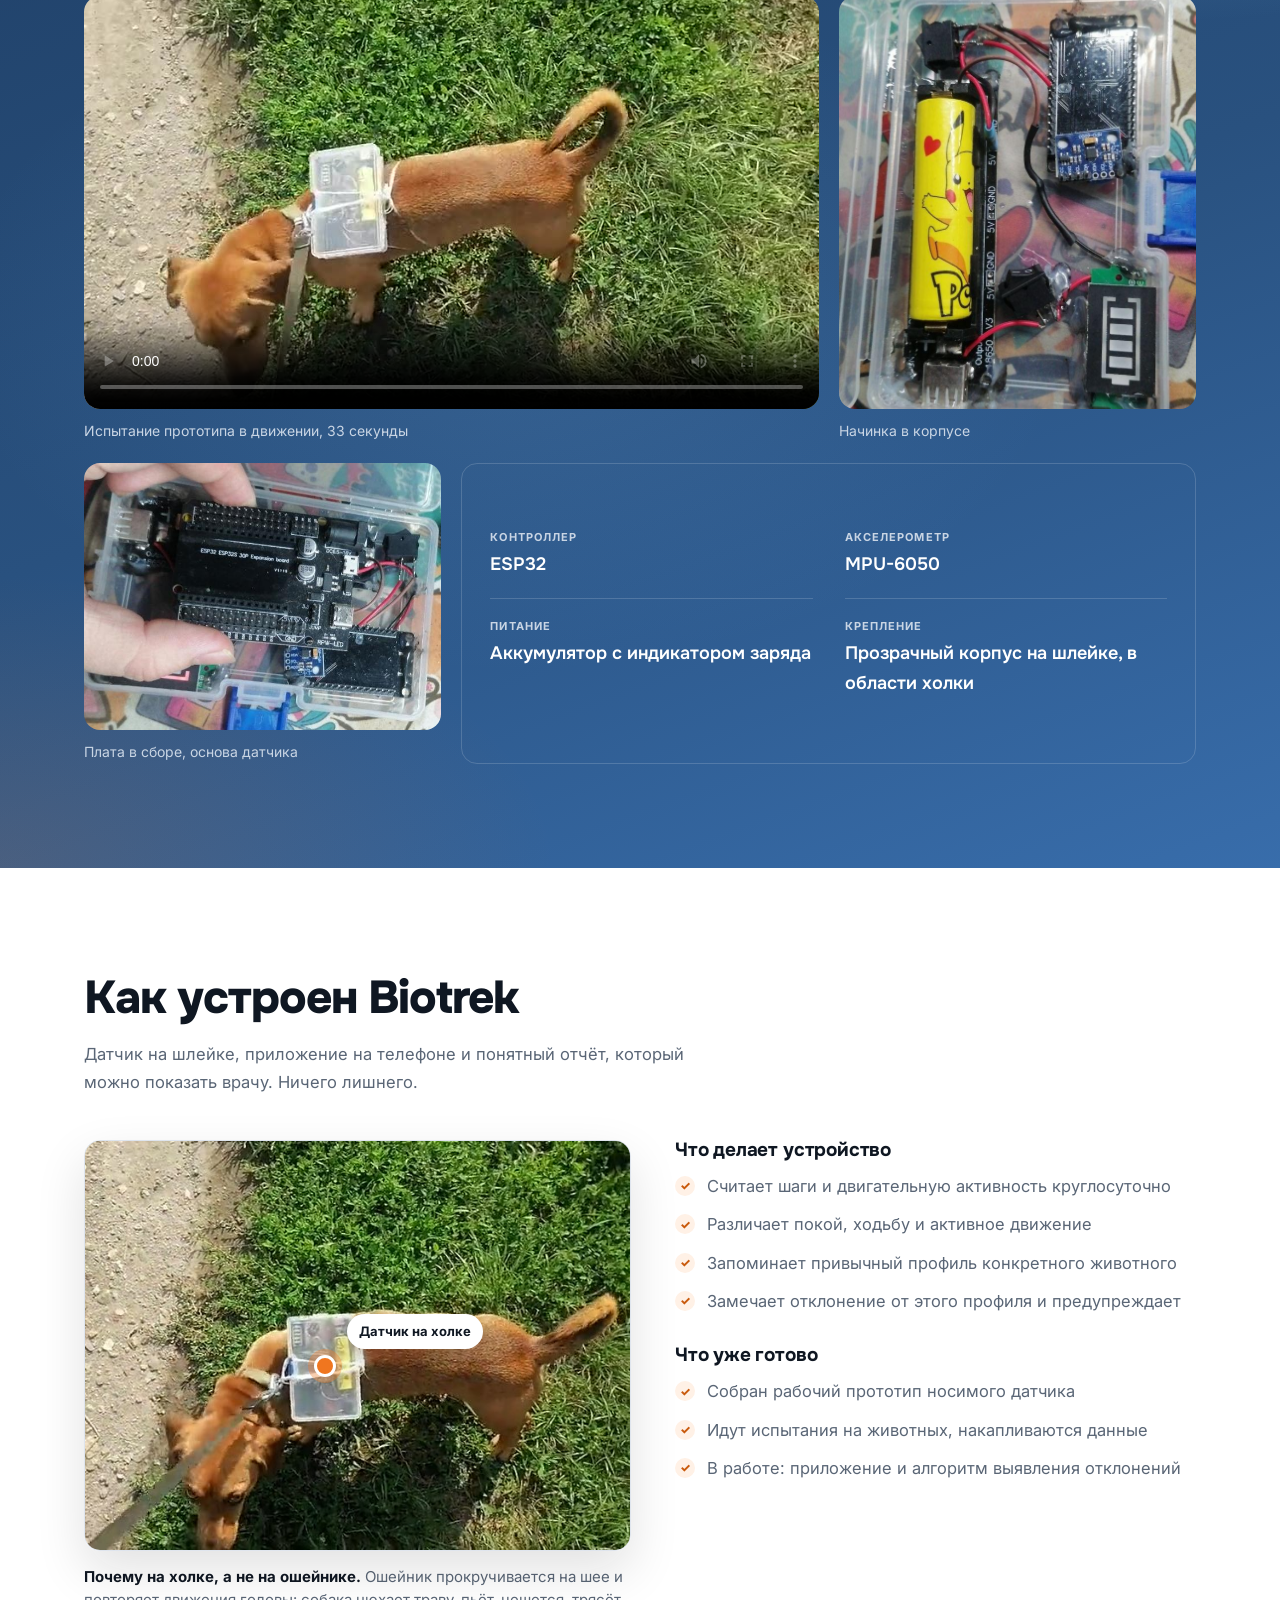
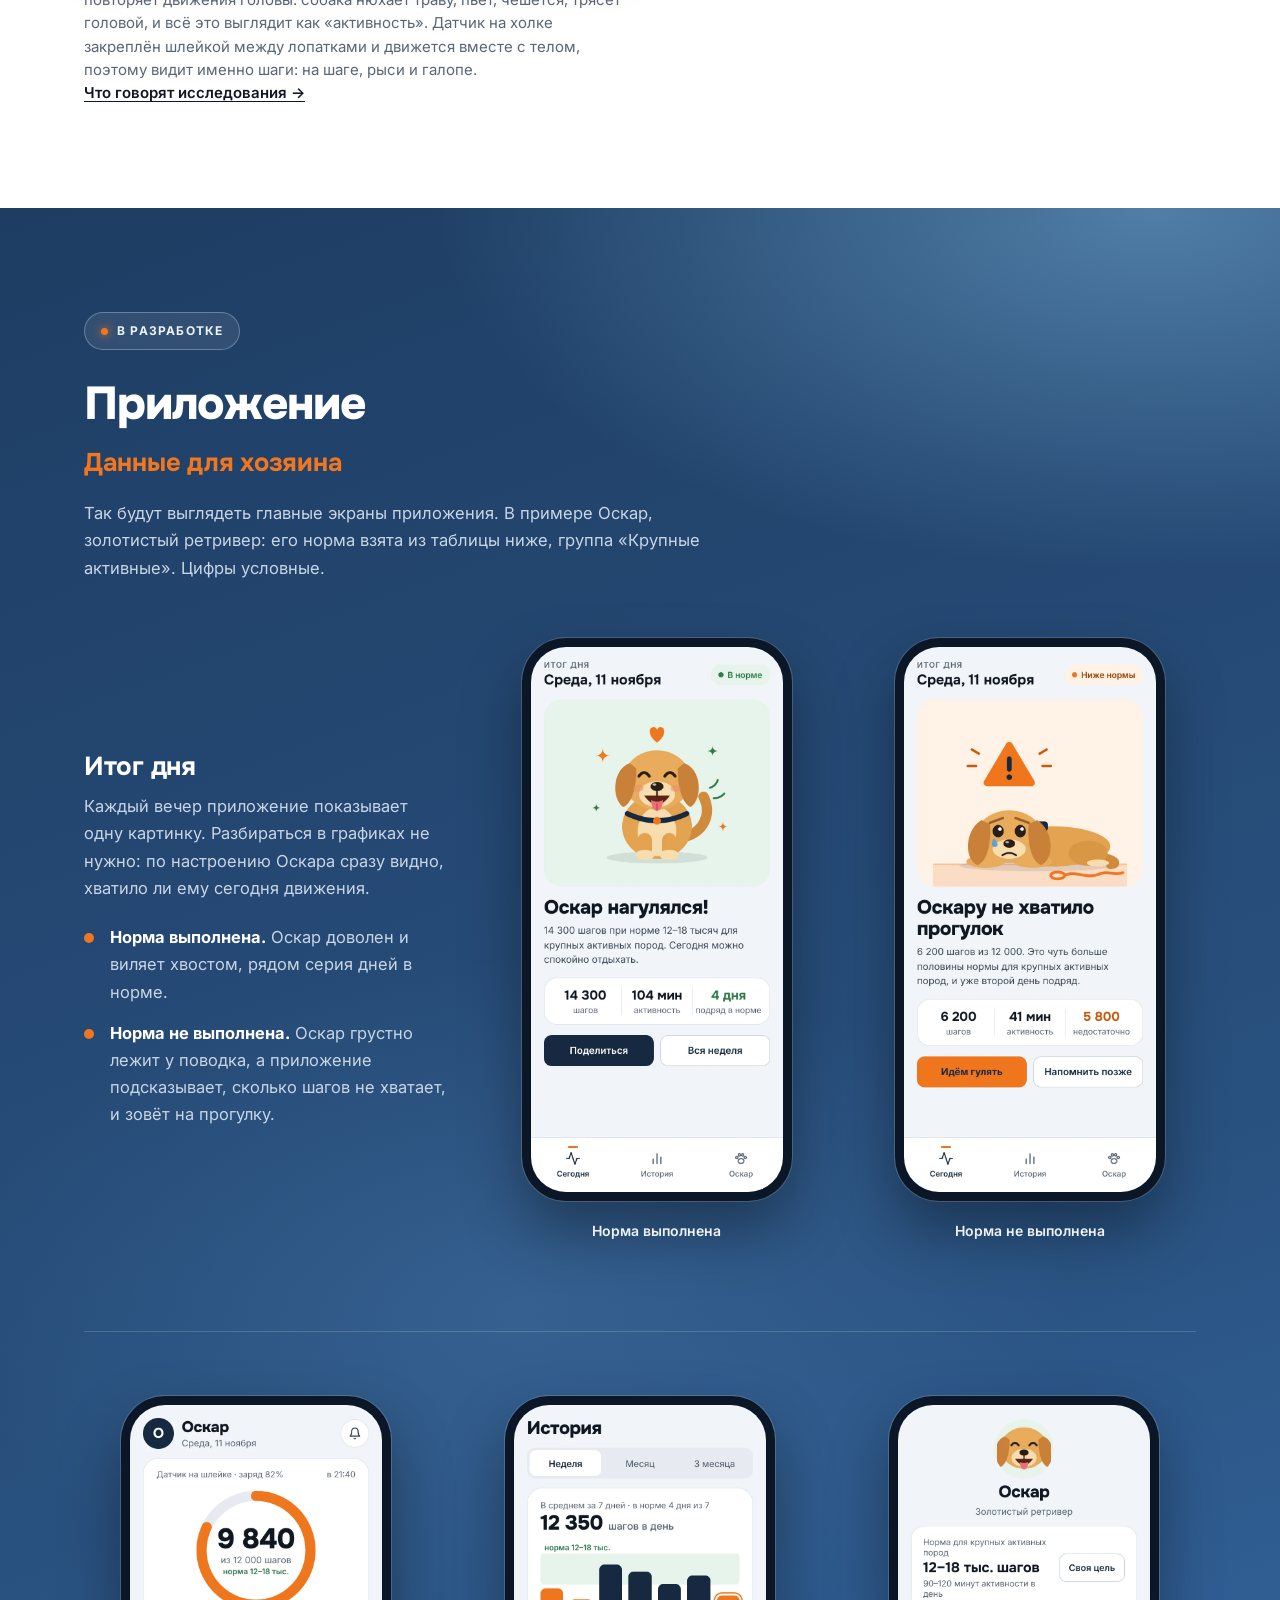
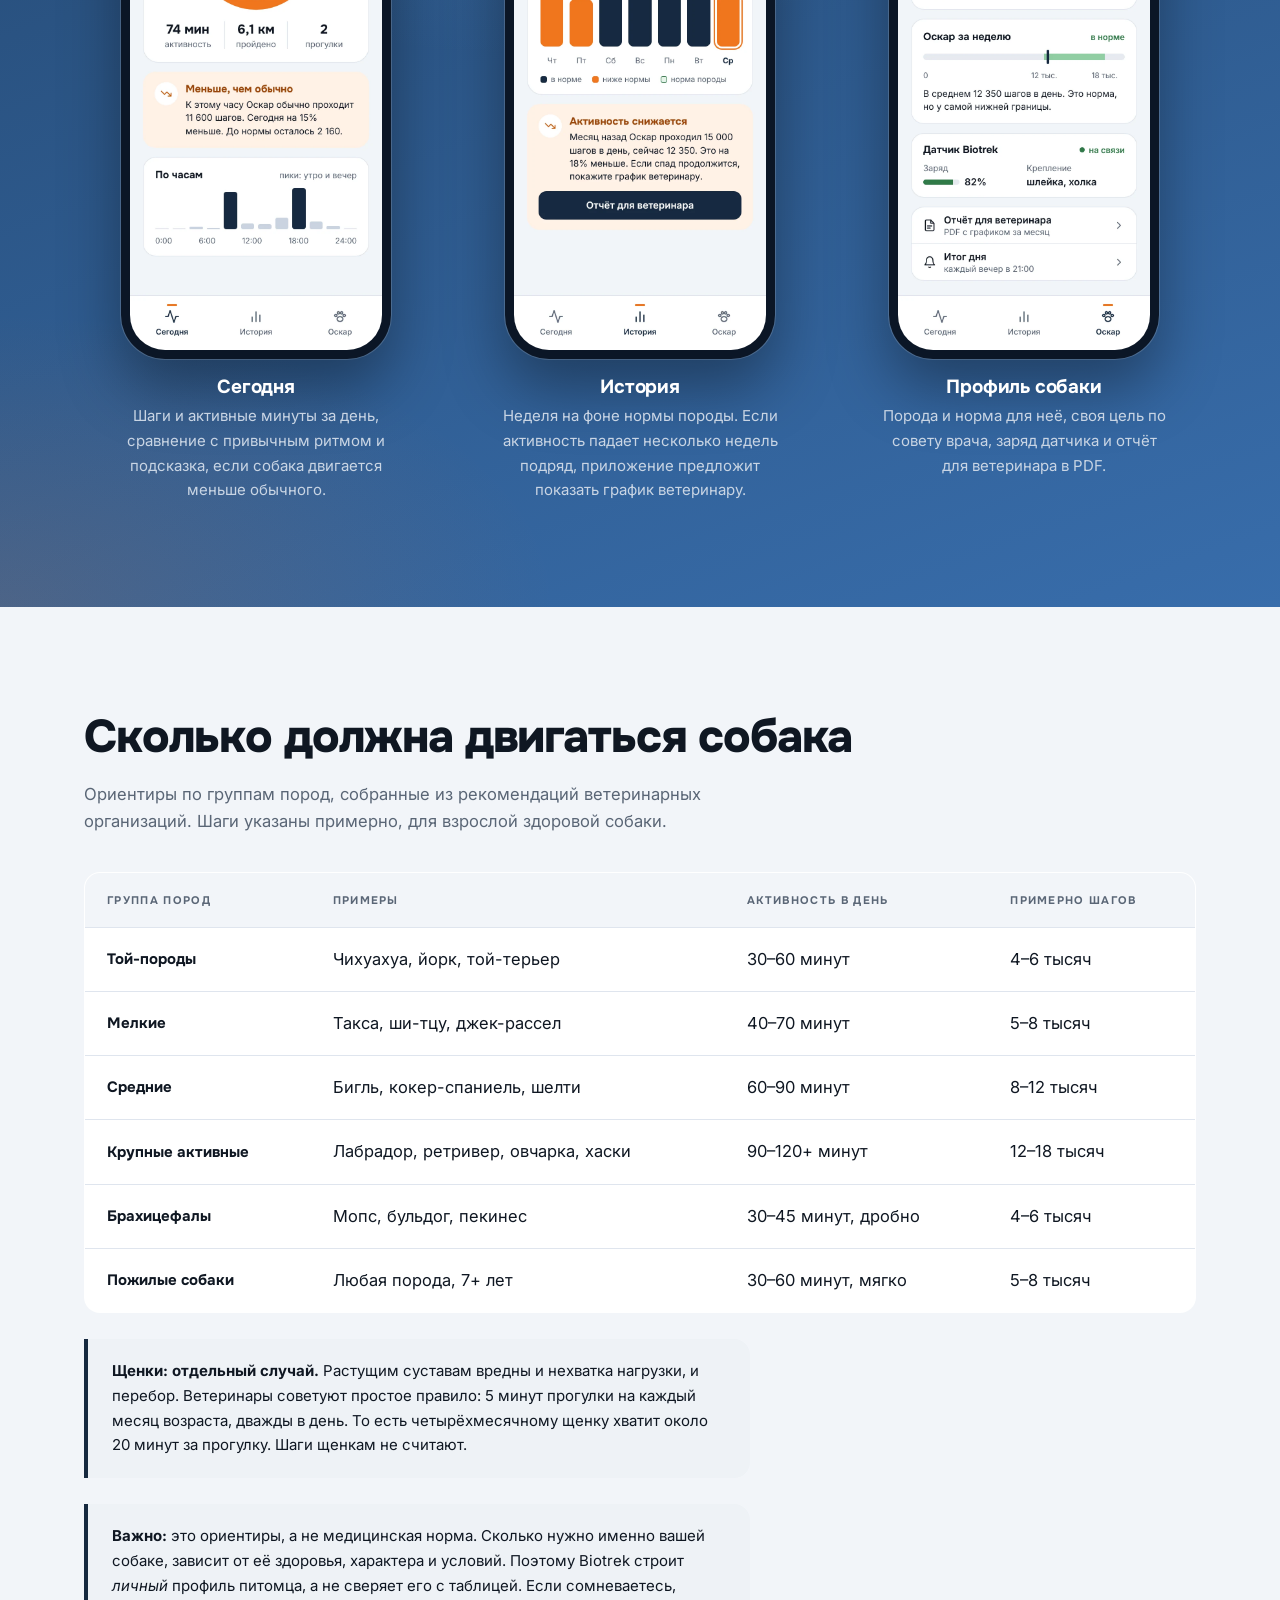
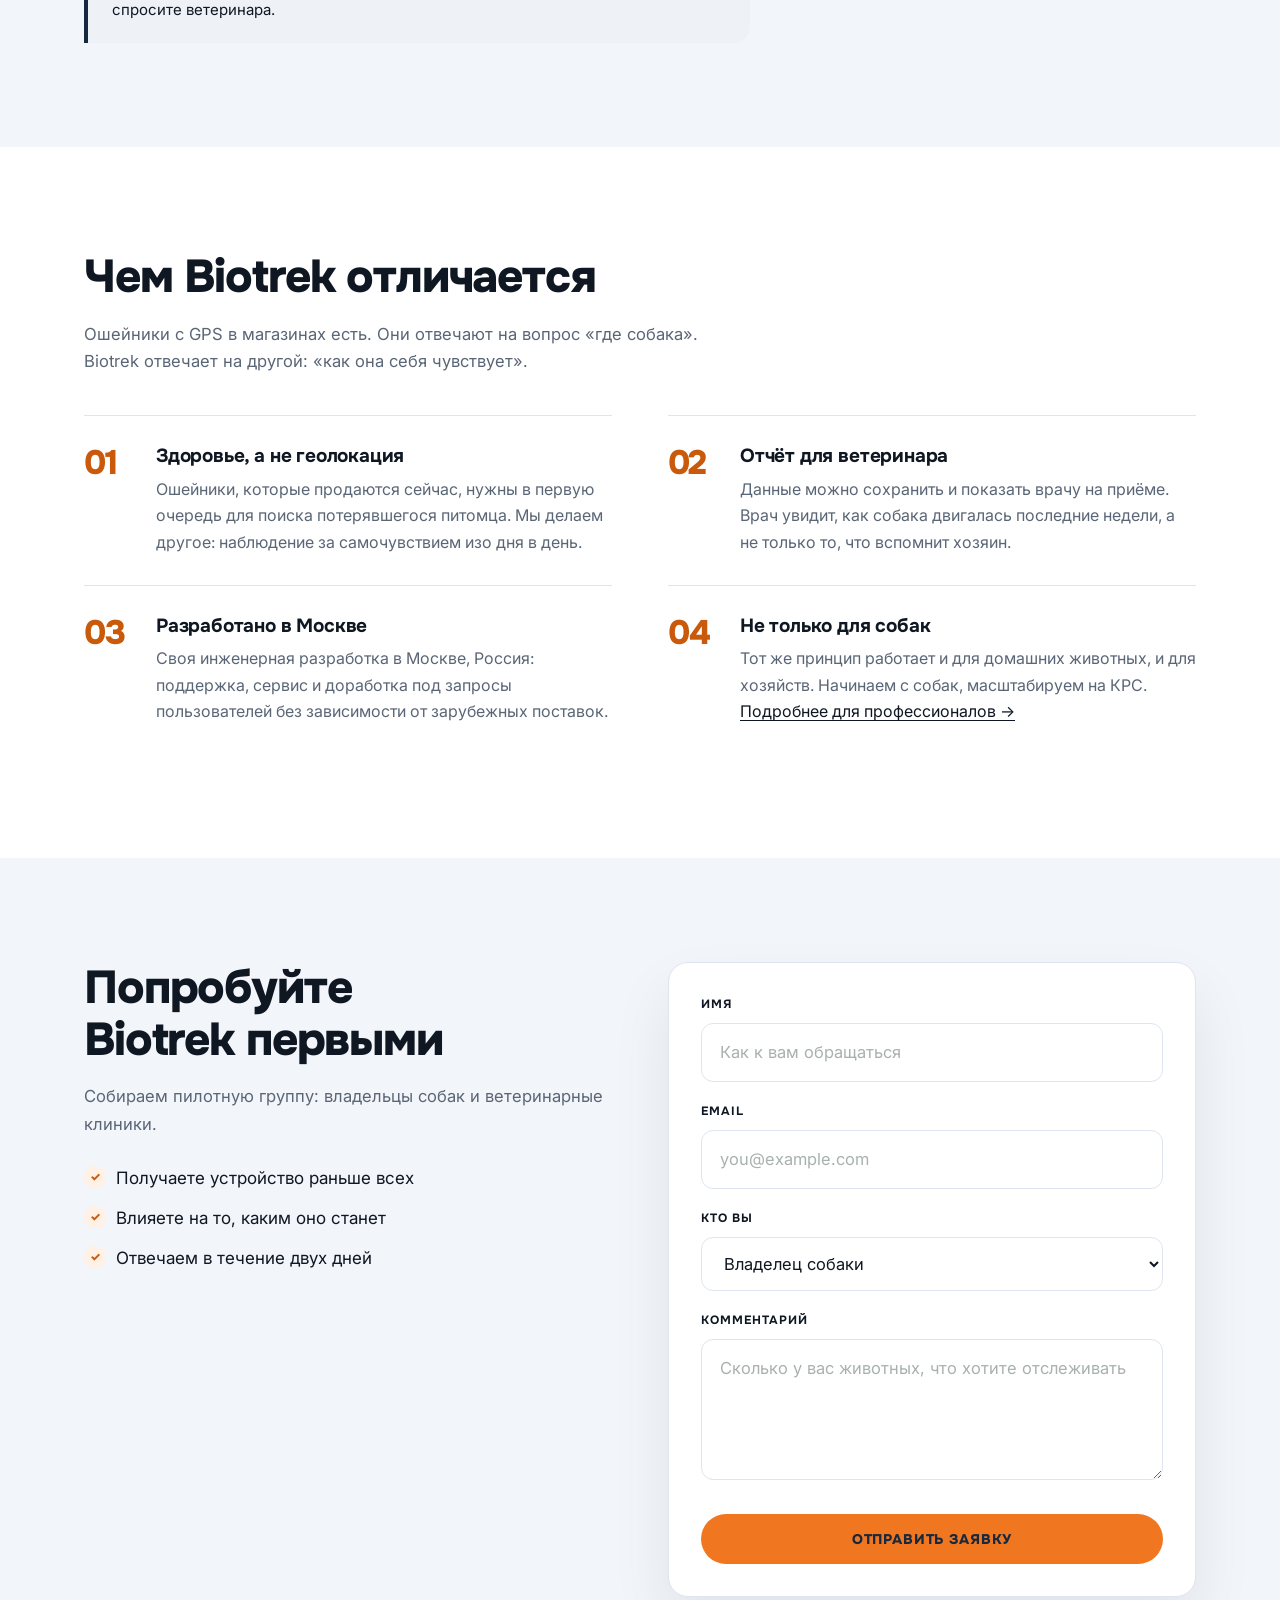
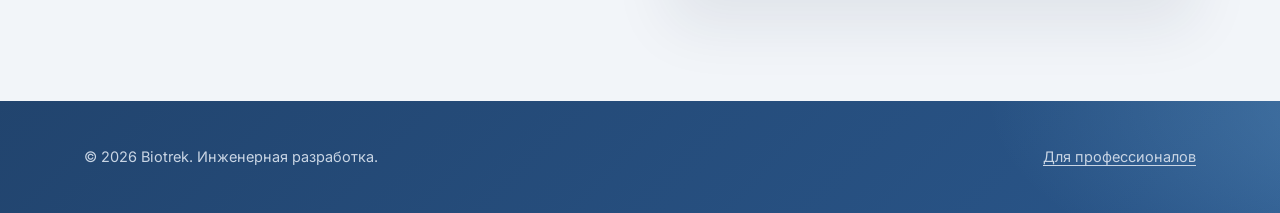
==== commit a35d0192: "Explain why the sensor sits on the withers, not on a collar - Longer caption under the placement pho" ====
--- a/index.html
+++ b/index.html
@@ -19,7 +19,7 @@
   <meta property="og:image:height" content="630">
   <meta property="og:image:alt" content="Оскар, золотистый ретривер, в кресле">
   <meta name="twitter:card" content="summary_large_image">
-  <link rel="stylesheet" href="style.css">
+  <link rel="stylesheet" href="style.css?v=20261112d">
 </head>
 
 <body>
@@ -255,8 +255,12 @@
             <span class="pin-label" aria-hidden="true">Датчик на холке</span>
           </div>
           <figcaption>
-            <strong>Почему на холке.</strong> Между лопатками датчик почти не болтается
-            и движется вместе с телом, поэтому точнее считает шаги на шаге, рыси и галопе.
+            <strong>Почему на холке, а не на ошейнике.</strong> Ошейник прокручивается
+            на шее и повторяет движения головы: собака нюхает траву, пьёт, чешется,
+            трясёт головой, и всё это выглядит как «активность». Датчик на холке
+            закреплён шлейкой между лопатками и движется вместе с телом, поэтому видит
+            именно шаги: на шаге, рыси и галопе.
+            <a href="professionals.html#placement">Что говорят исследования →</a>
           </figcaption>
         </figure>
 
@@ -529,7 +533,7 @@
     </footer>
   </div>
 
-  <script src="script.js"></script>
+  <script src="script.js?v=20261112b"></script>
 
 </body>
 </html>
--- a/style.css
+++ b/style.css
@@ -537,14 +537,21 @@
   letter-spacing: -.02em;
 }
 .stat p { color: var(--muted); font-size: 15.5px; flex: 1; }
-.stat .src {
+/* Подзаголовок внутри секции (например «Почему датчик на холке») */
+.block-title { font-size: clamp(22px, 2.2vw, 28px); margin: 64px 0 12px; scroll-margin-top: 90px; }
+.card .src { display: inline-block; margin-top: 14px; }
+.placement figcaption a { color: var(--ink); font-weight: 600; text-underline-offset: 3px; white-space: nowrap; }
+/* На странице для профессионалов цифры длиннее («Сотни $/случай»),
+   поэтому шрифт чуть меньше и без переноса: каждая цифра в одну строку */
+#agro .stat .big { font-size: clamp(26px, 2.5vw, 34px); white-space: nowrap; }
+.stat .src, .card .src {
   margin-top: 16px;
   font-size: 13px;
   color: var(--muted);
   text-decoration: underline;
   text-underline-offset: 3px;
 }
-.stat .src:hover { color: var(--ink); }
+.stat .src:hover, .card .src:hover { color: var(--ink); }
 
 /* Плашка-примечание */
 .note {
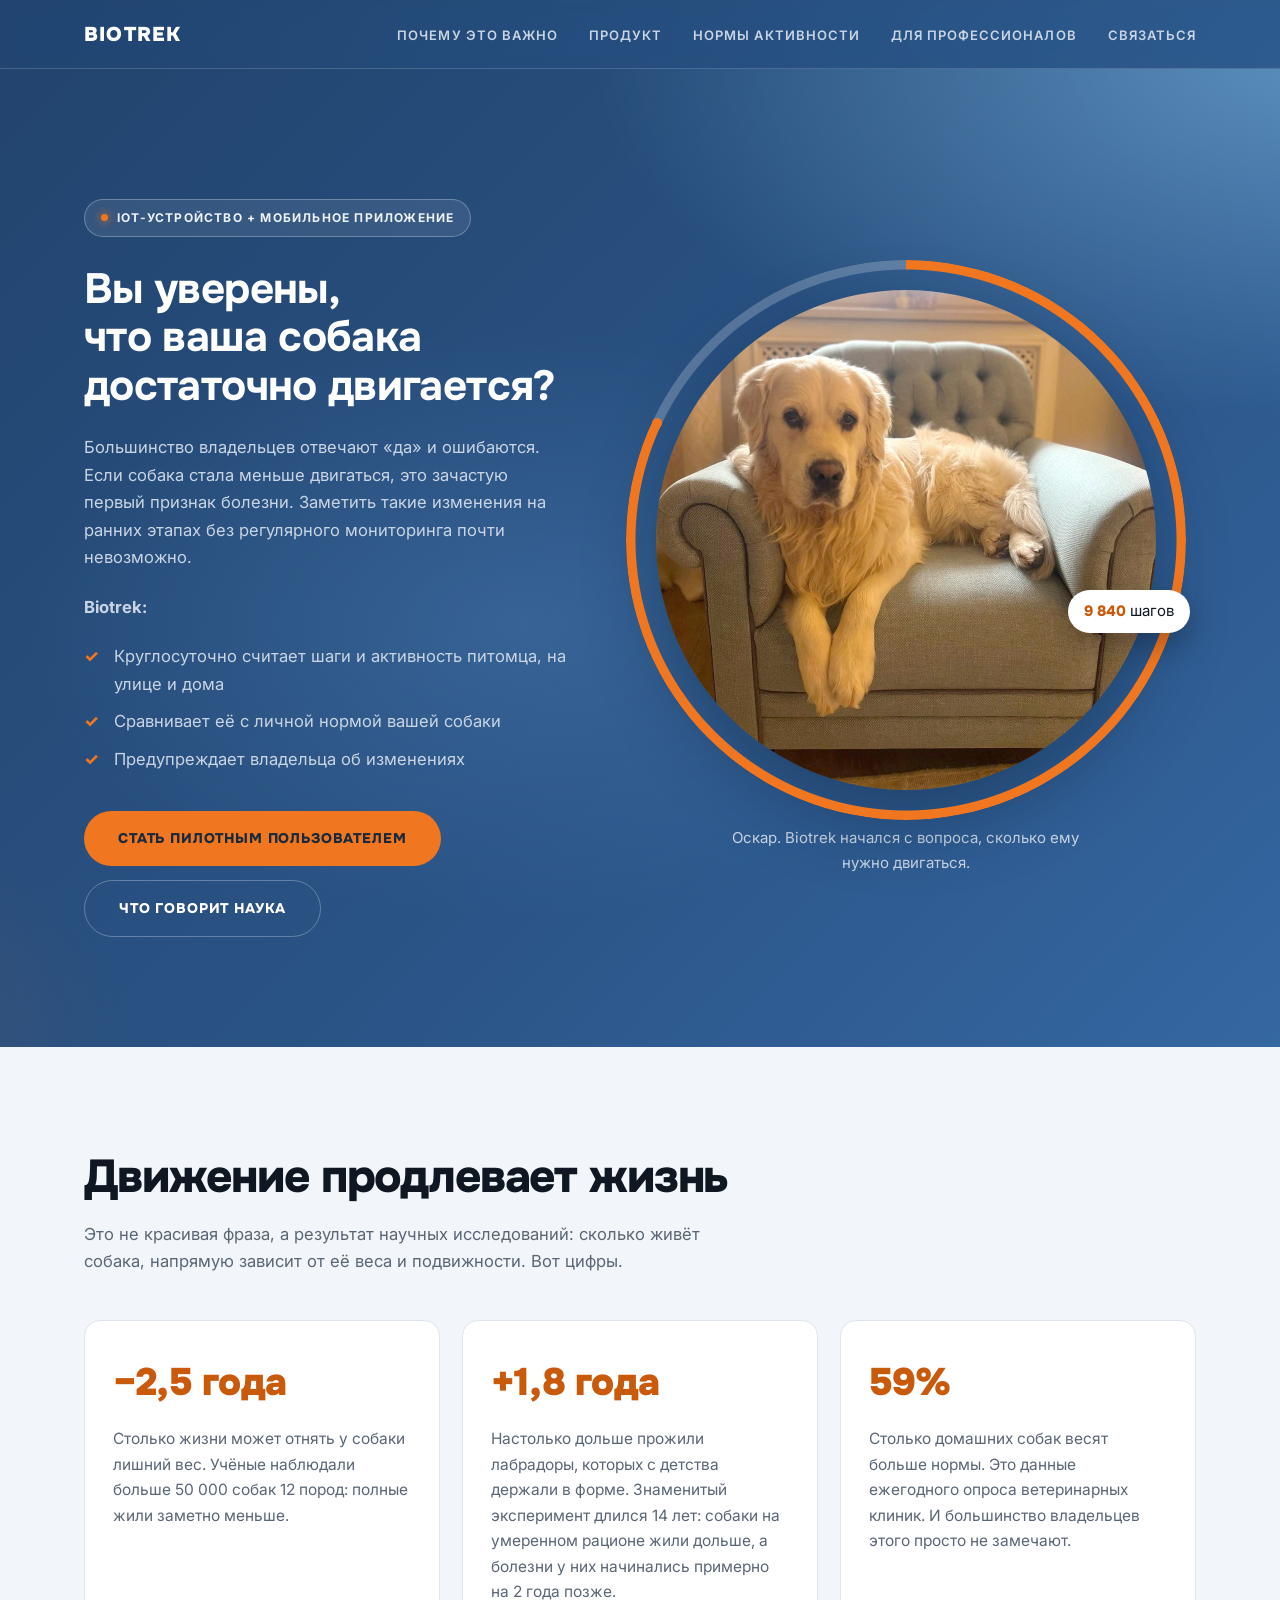
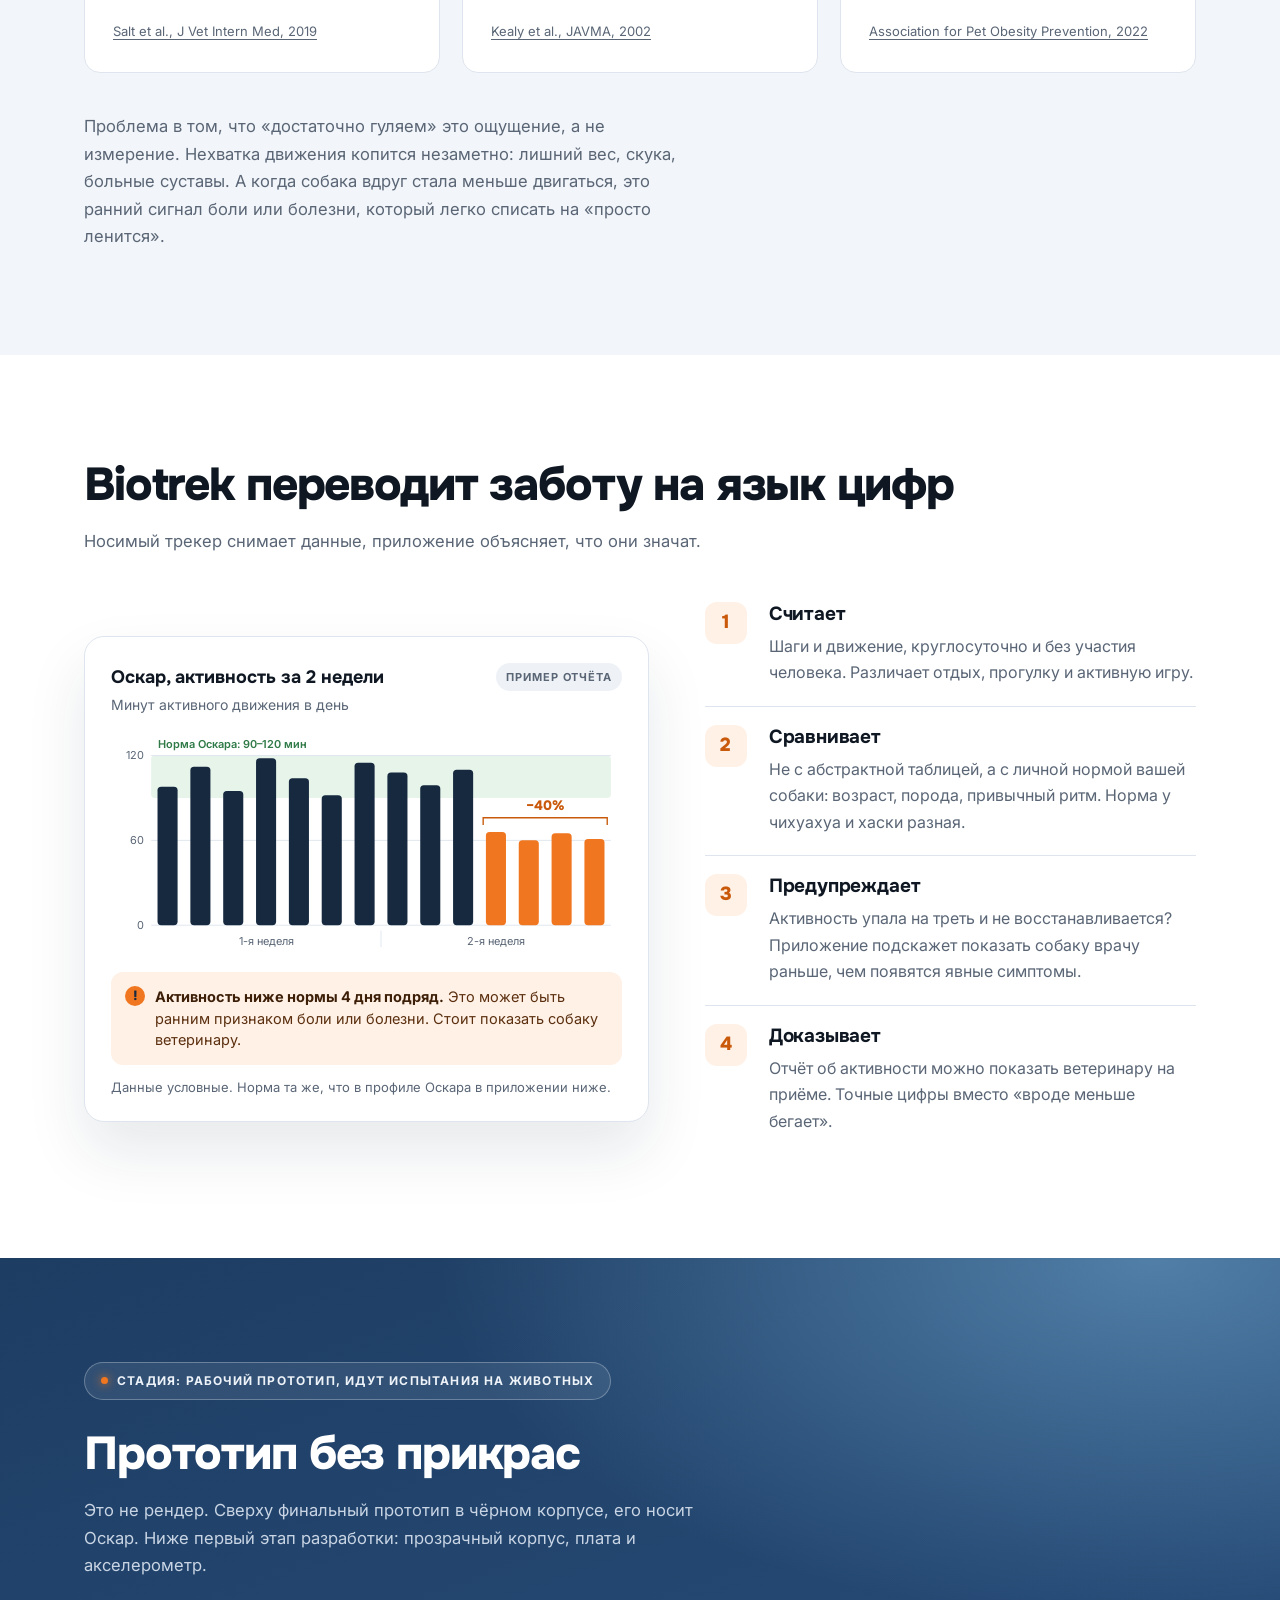
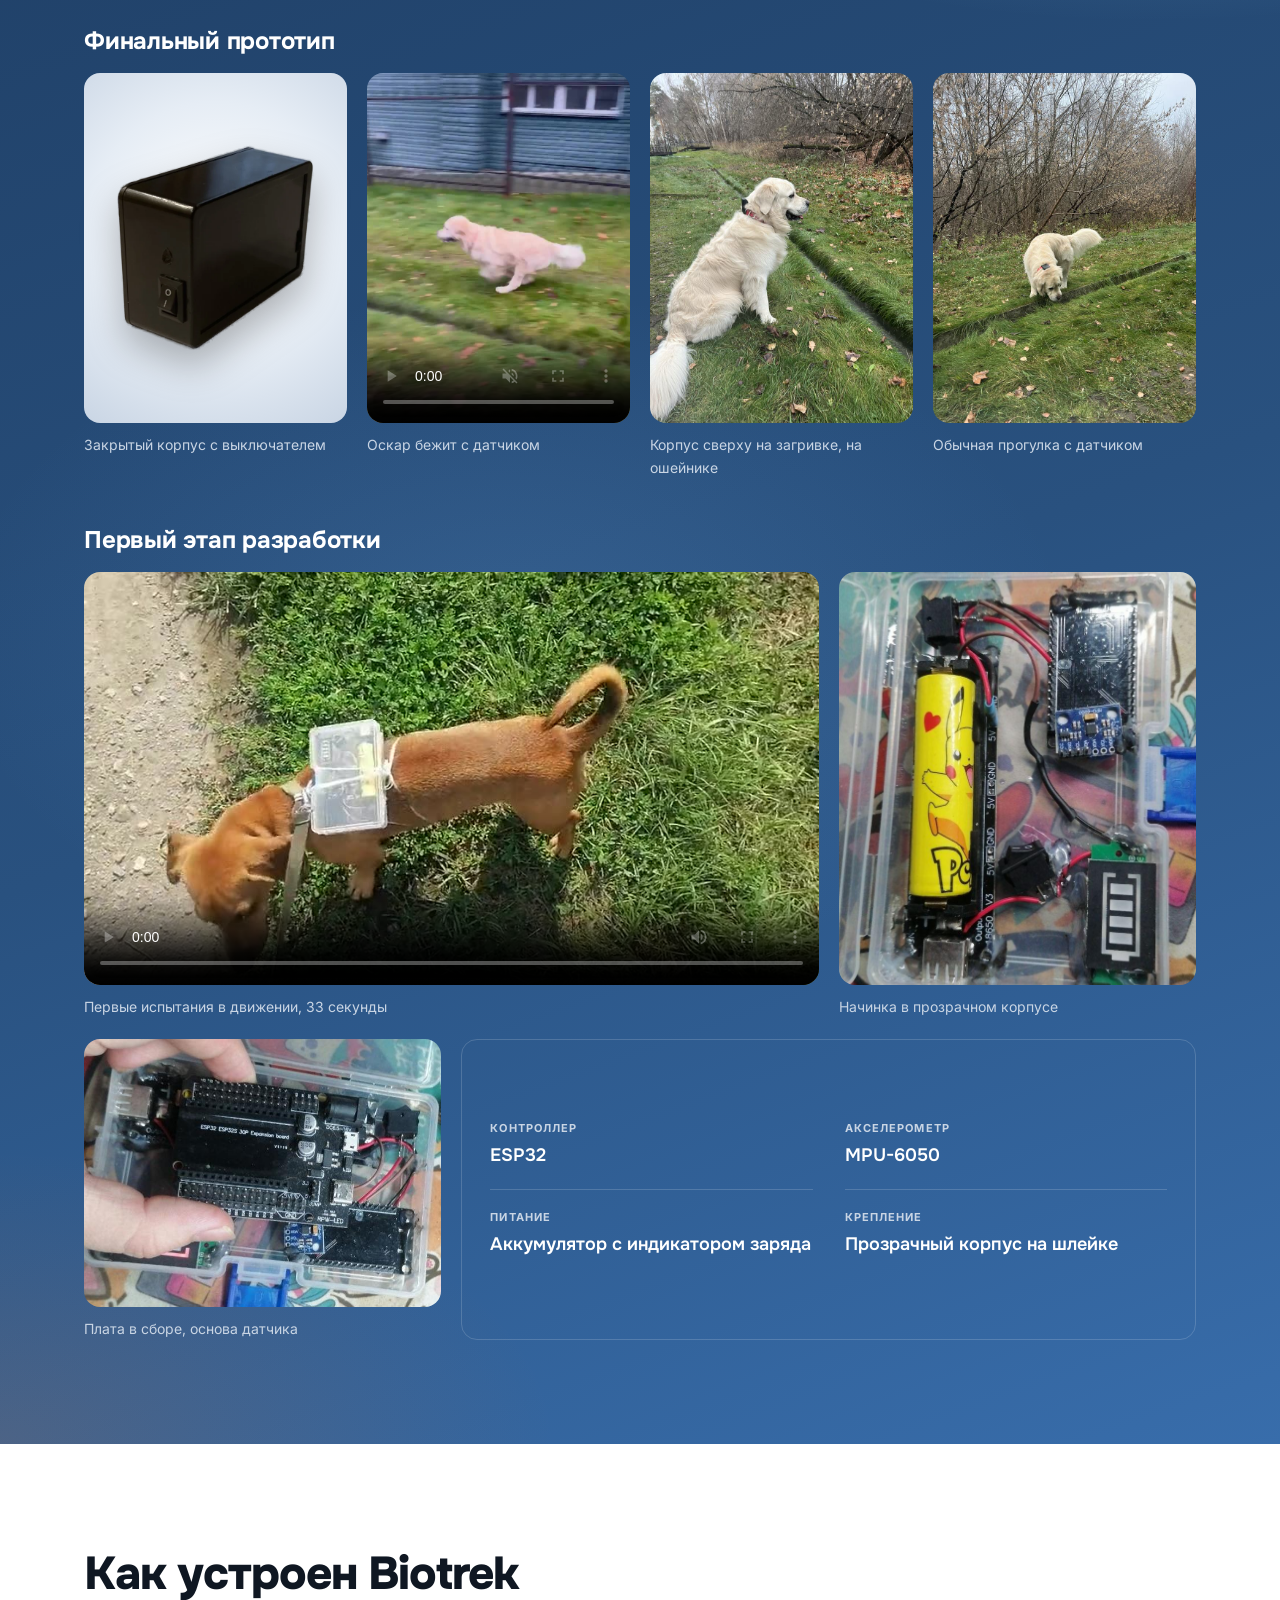
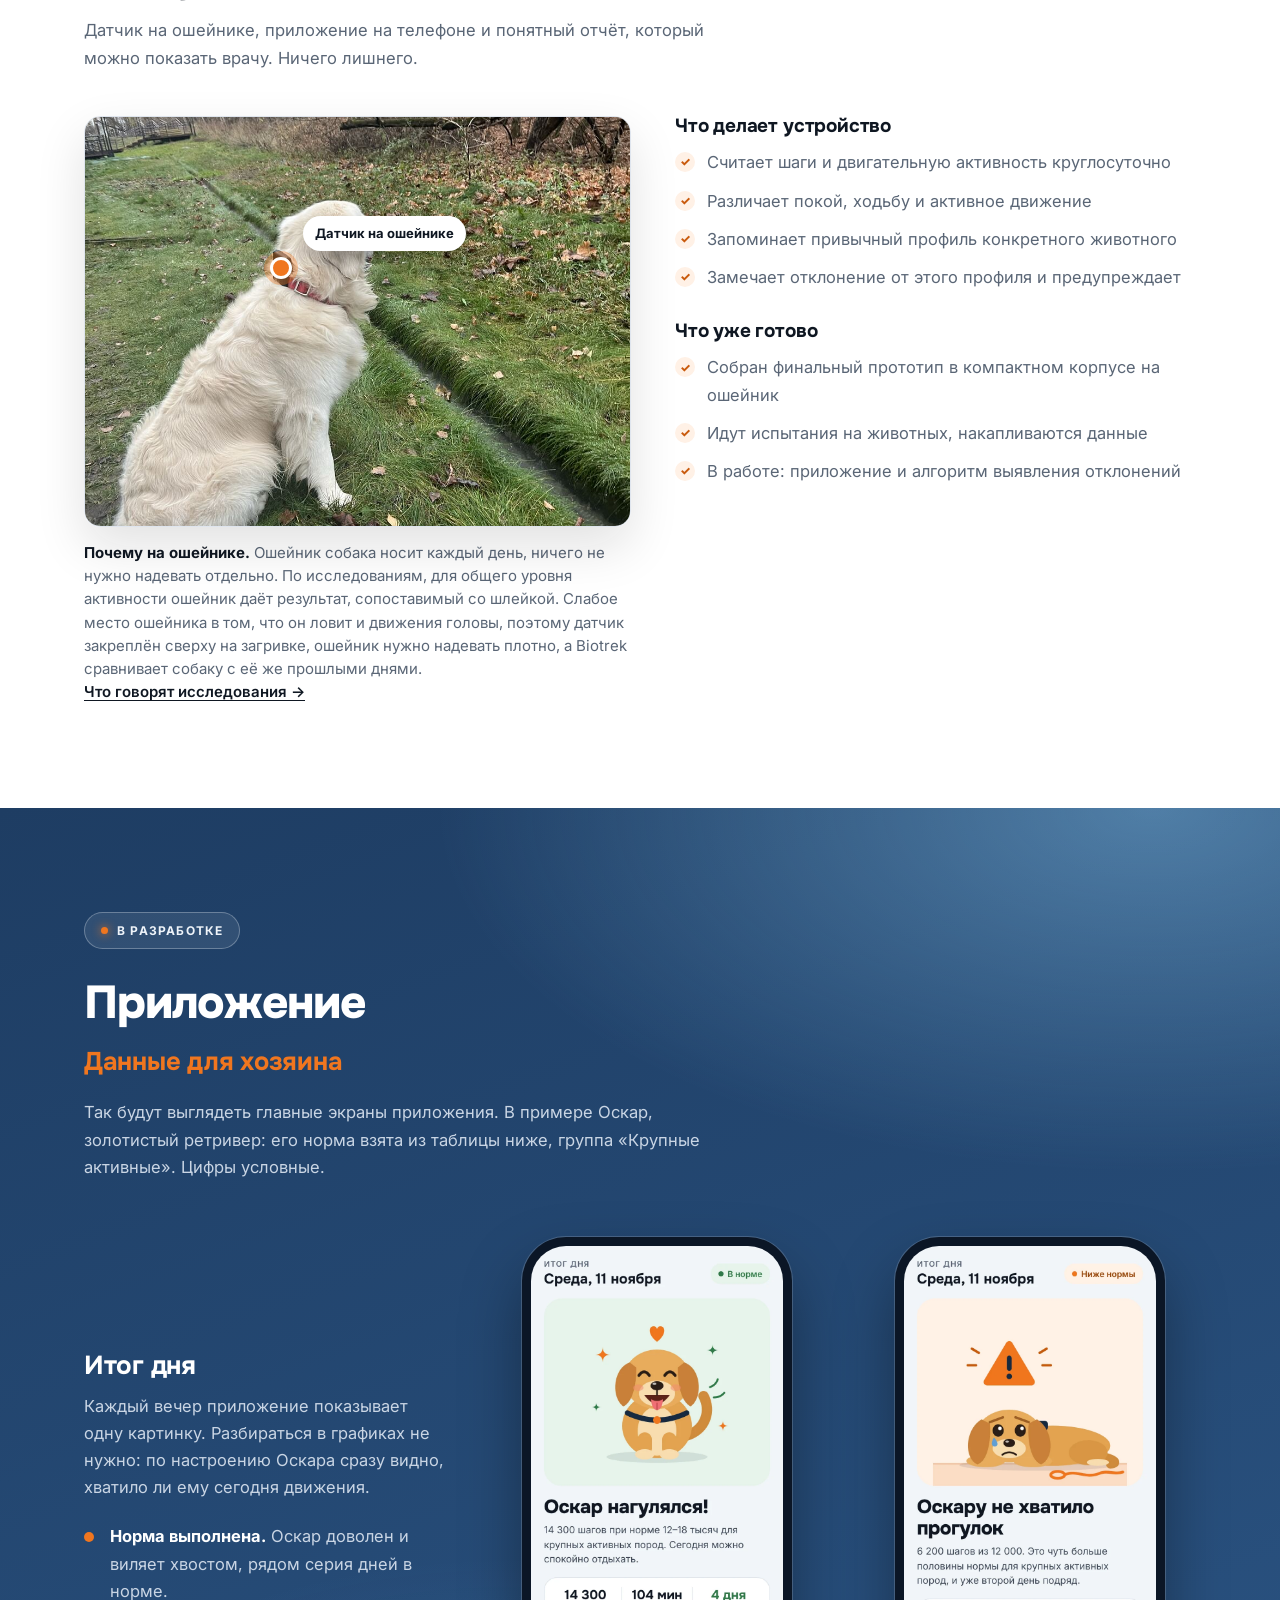
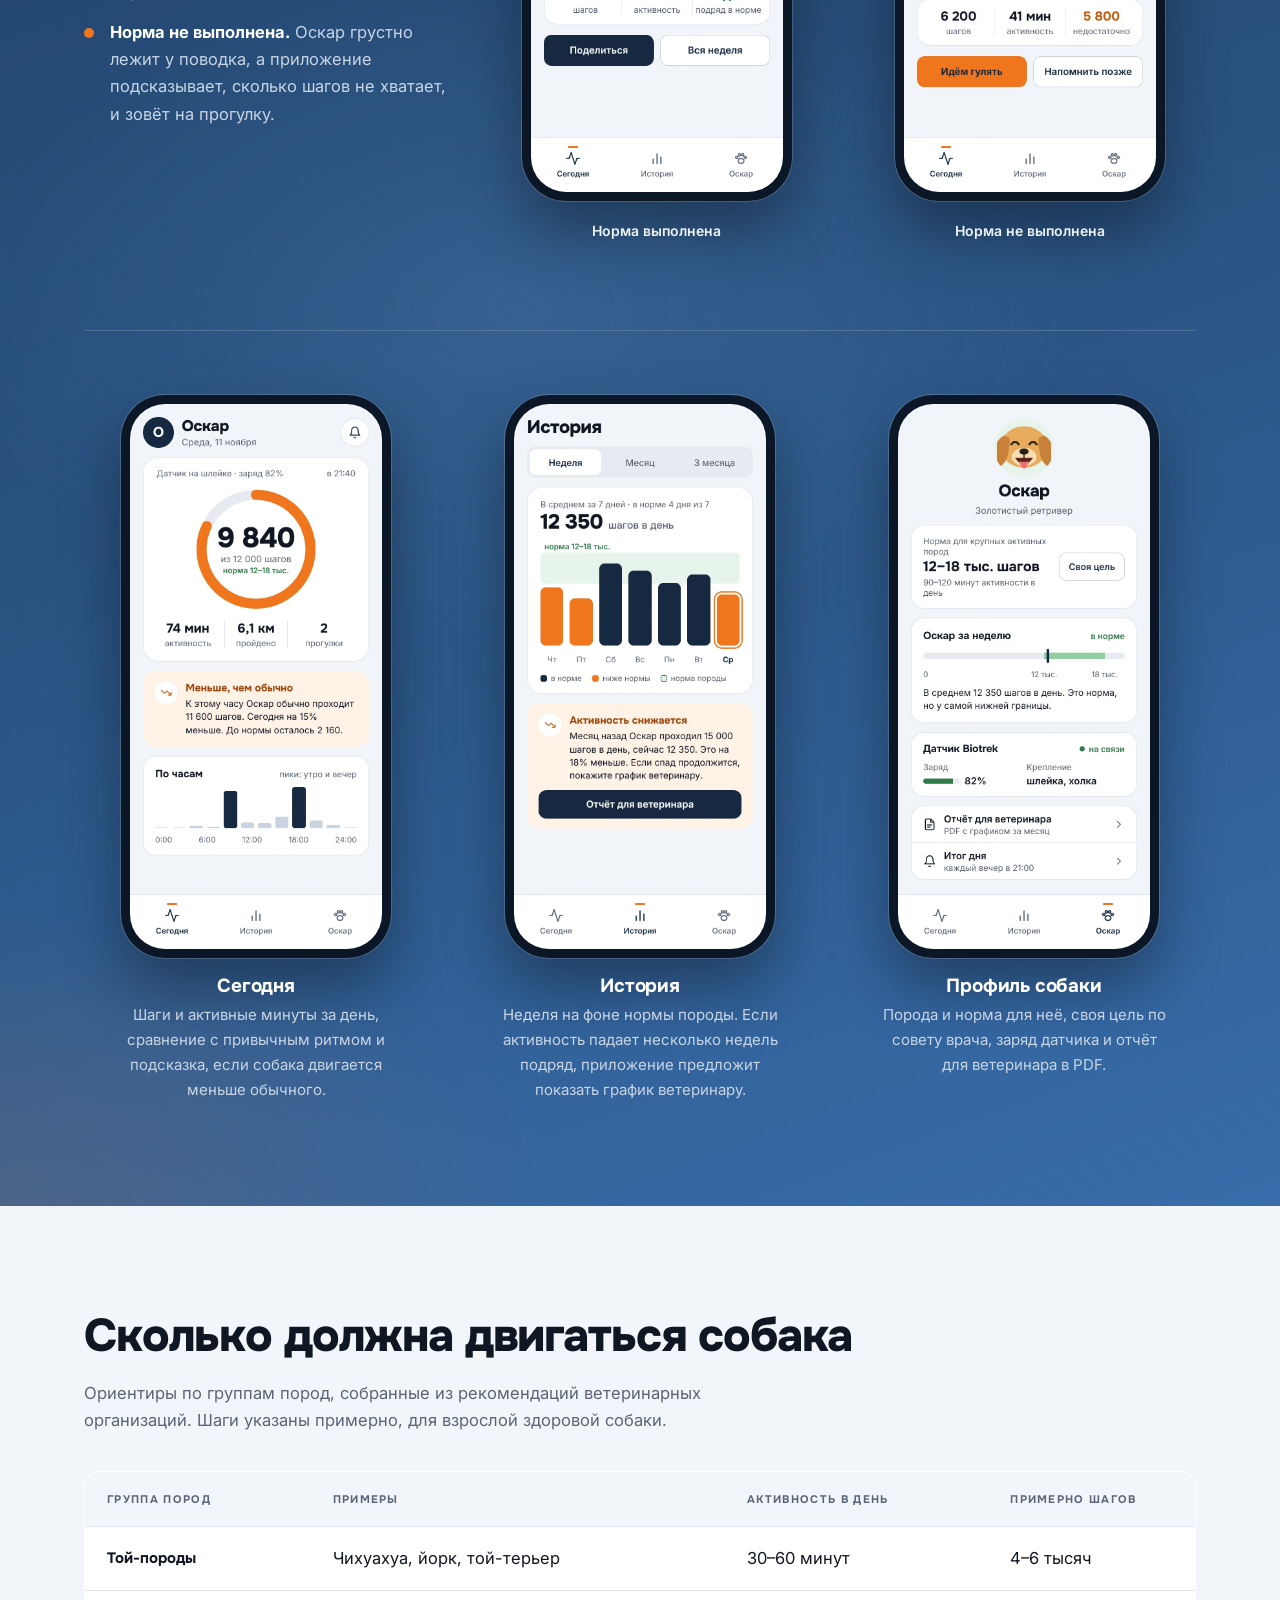
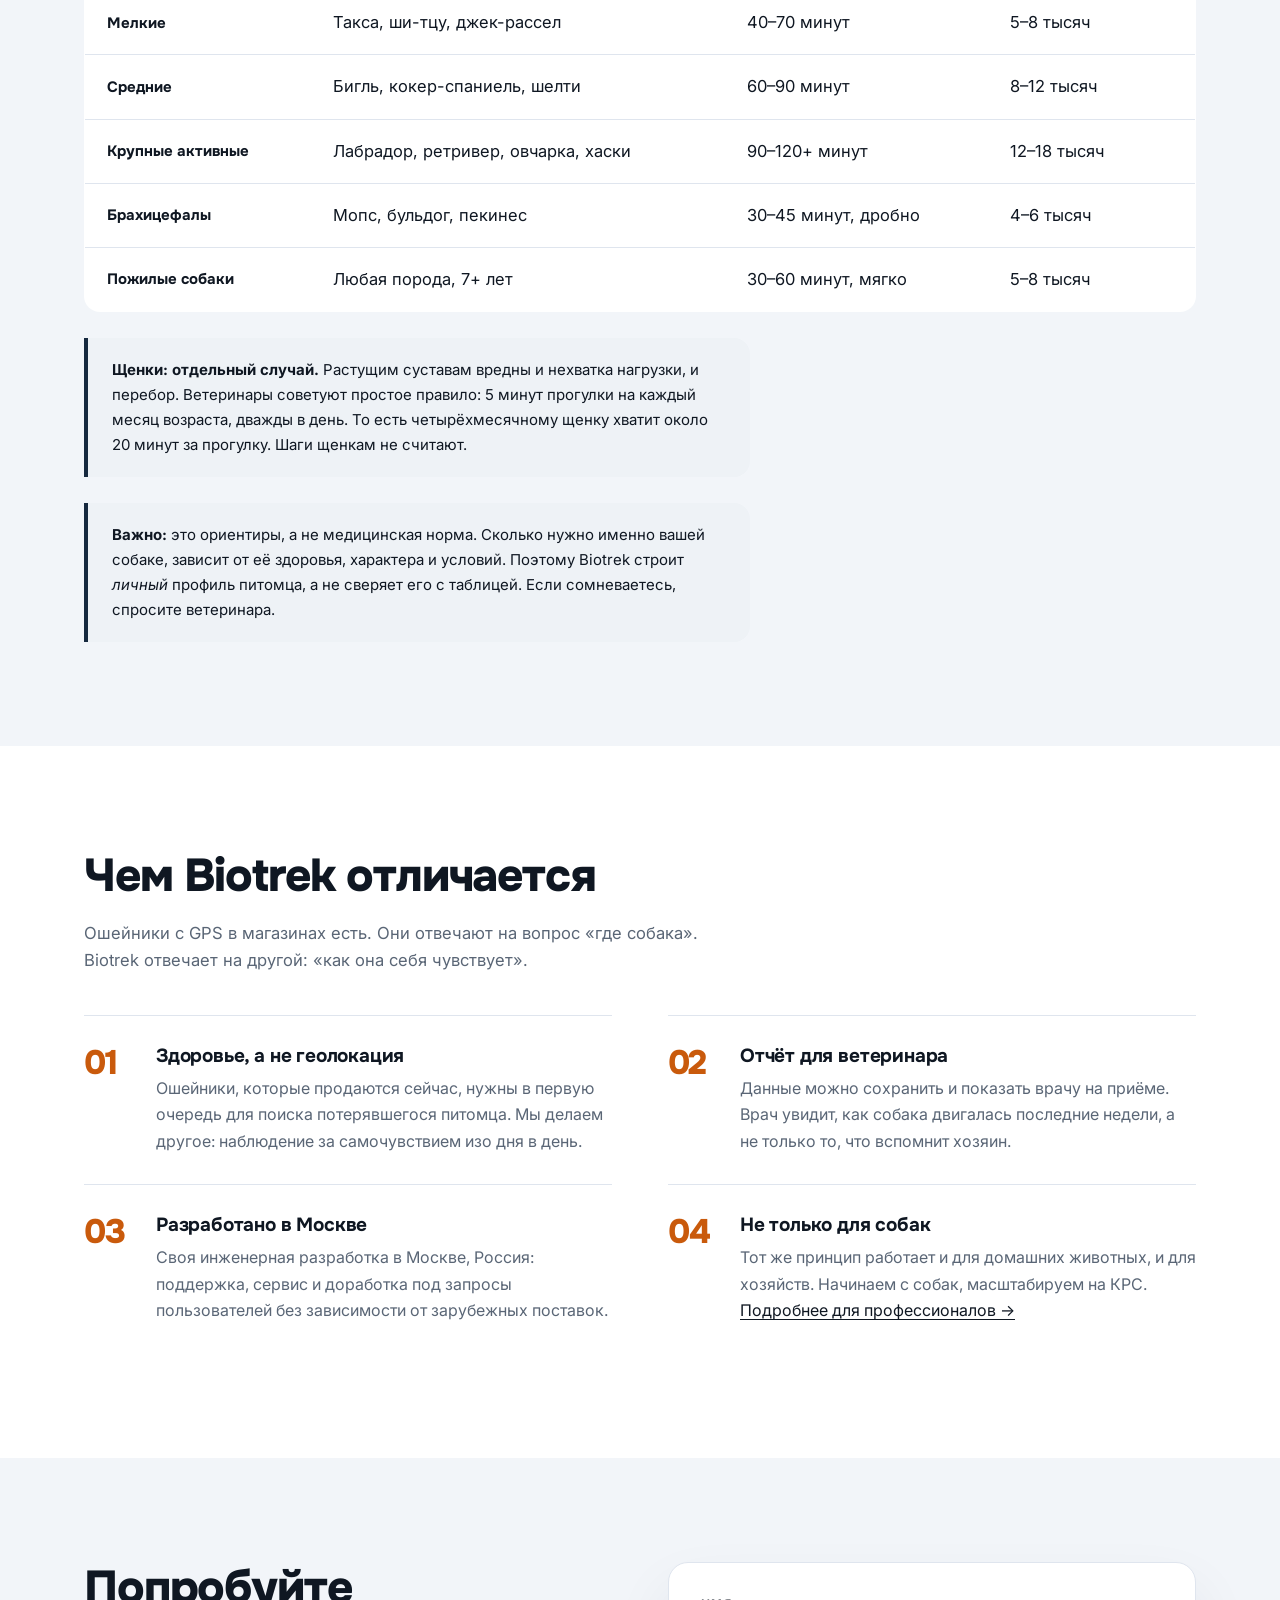
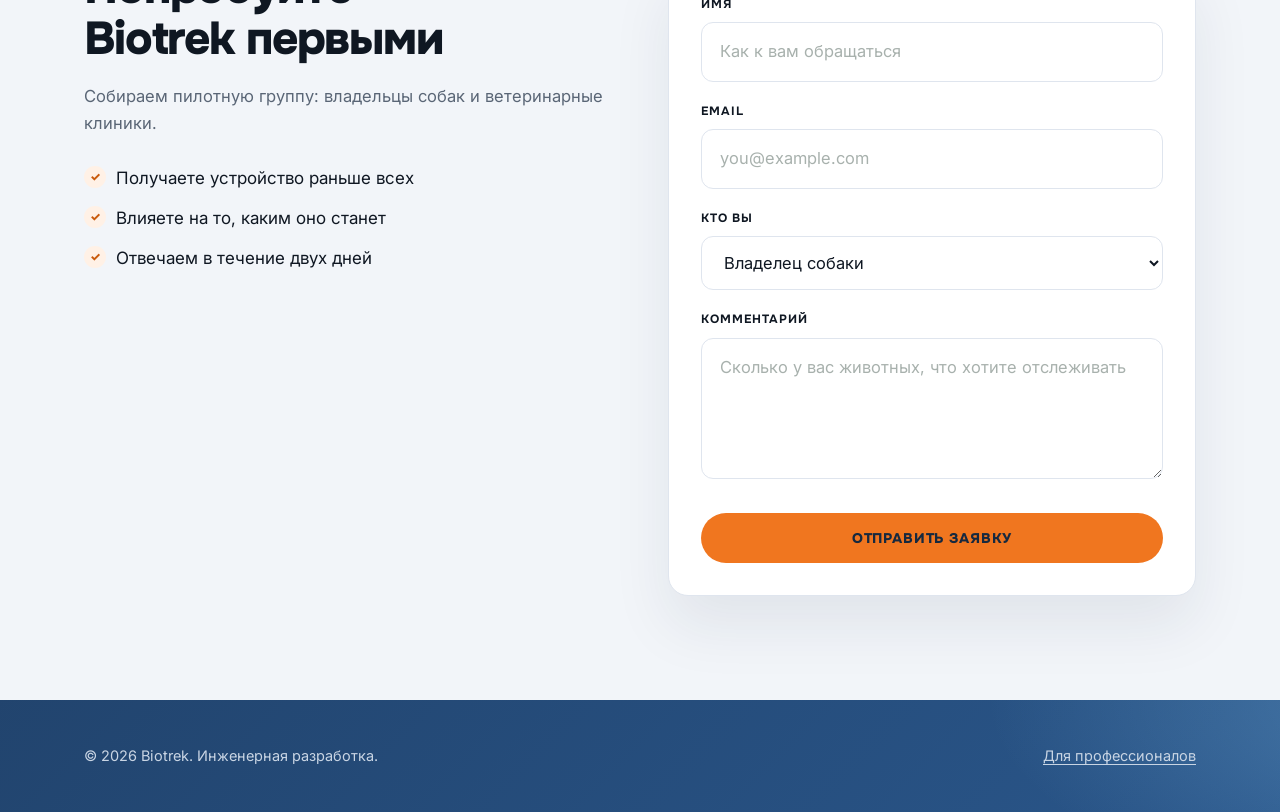
==== commit c0d3aeef: "Final prototype in black case on Oscar's collar; first stage shown separately Co-Authored-By: Claude" ====
--- a/index.html
+++ b/index.html
@@ -19,7 +19,7 @@
   <meta property="og:image:height" content="630">
   <meta property="og:image:alt" content="Оскар, золотистый ретривер, в кресле">
   <meta name="twitter:card" content="summary_large_image">
-  <link rel="stylesheet" href="style.css?v=20261112d">
+  <link rel="stylesheet" href="style.css?v=20261112f">
 </head>
 
 <body>
@@ -208,19 +208,47 @@
       <span class="badge">Стадия: рабочий прототип, идут испытания на животных</span>
       <h2>Прототип без прикрас</h2>
       <p class="lead">
-        Это не рендер. Так Biotrek выглядит сейчас: самодельный корпус,
-        плата и акселерометр, испытания на настоящей собаке.
-      </p>
-
+        Это не рендер. Сверху финальный прототип в чёрном корпусе, его носит Оскар.
+        Ниже первый этап разработки: прозрачный корпус, плата и акселерометр.
+      </p>
+
+      <!-- Финальный прототип: корпус без фона + Оскар с датчиком -->
+      <h3 class="proto-title">Финальный прототип</h3>
+      <div class="proto-oscar">
+        <figure class="proto-device">
+          <div class="device-stage">
+            <img src="prototip-final.webp" width="597" height="616" loading="lazy"
+                 alt="Финальный прототип Biotrek: чёрный пластиковый корпус с выключателем на торце">
+          </div>
+          <figcaption>Закрытый корпус с выключателем</figcaption>
+        </figure>
+        <figure>
+          <video src="oscar-beg.mp4" poster="poster-oscar-beg.jpg" controls preload="metadata" playsinline loop muted></video>
+          <figcaption>Оскар бежит с датчиком</figcaption>
+        </figure>
+        <figure>
+          <img src="oscar-datchik.jpg" width="720" height="960" loading="lazy"
+               alt="Оскар, золотистый ретривер, сидит на траве; сверху на загривке на красном ошейнике закреплён чёрный корпус датчика Biotrek">
+          <figcaption>Корпус сверху на загривке, на ошейнике</figcaption>
+        </figure>
+        <figure>
+          <img src="oscar-progulka.jpg" width="720" height="960" loading="lazy"
+               alt="Оскар нюхает траву на прогулке, на ошейнике чёрный датчик Biotrek">
+          <figcaption>Обычная прогулка с датчиком</figcaption>
+        </figure>
+      </div>
+
+      <!-- Первый этап: прозрачный корпус на шлейке -->
+      <h3 class="proto-title">Первый этап разработки</h3>
       <div class="proto">
         <figure class="proto-video">
           <video src="testirovanie.mp4" poster="poster-testirovanie.jpg" controls preload="metadata" playsinline></video>
-          <figcaption>Испытание прототипа в движении, 33 секунды</figcaption>
+          <figcaption>Первые испытания в движении, 33 секунды</figcaption>
         </figure>
         <figure class="proto-tall">
           <img src="prototip-vnutri.jpg" loading="lazy"
-               alt="Внутренности прототипа: аккумулятор, плата ESP32, акселерометр и индикатор заряда в корпусе">
-          <figcaption>Начинка в корпусе</figcaption>
+               alt="Внутренности первого прототипа: аккумулятор, плата ESP32, акселерометр и индикатор заряда в прозрачном корпусе">
+          <figcaption>Начинка в прозрачном корпусе</figcaption>
         </figure>
         <figure class="proto-small">
           <img src="prototip-plata.jpg" loading="lazy"
@@ -231,7 +259,7 @@
           <div><dt>Контроллер</dt><dd>ESP32</dd></div>
           <div><dt>Акселерометр</dt><dd>MPU-6050</dd></div>
           <div><dt>Питание</dt><dd>Аккумулятор с индикатором заряда</dd></div>
-          <div><dt>Крепление</dt><dd>Прозрачный корпус на шлейке, в области холки</dd></div>
+          <div><dt>Крепление</dt><dd>Прозрачный корпус на шлейке</dd></div>
         </dl>
       </div>
     </div>
@@ -242,24 +270,25 @@
     <div class="wrap">
       <h2>Как устроен Biotrek</h2>
       <p class="lead">
-        Датчик на шлейке, приложение на телефоне и понятный отчёт, который можно
+        Датчик на ошейнике, приложение на телефоне и понятный отчёт, который можно
         показать врачу. Ничего лишнего.
       </p>
 
       <div class="product">
         <figure class="placement">
           <div class="placement-photo">
-            <img class="photo" src="prototip-na-sobake.jpg" width="640" height="480" loading="lazy"
-                 alt="Собака на прогулке, на спине между лопатками закреплён прозрачный корпус прототипа Biotrek">
+            <img class="photo" src="oscar-na-oshejnike.jpg" width="1000" height="750" loading="lazy"
+                 alt="Оскар, золотистый ретривер, сидит спиной к камере; на красном ошейнике сверху на загривке чёрный корпус датчика Biotrek">
             <span class="pin" aria-hidden="true"></span>
-            <span class="pin-label" aria-hidden="true">Датчик на холке</span>
+            <span class="pin-label" aria-hidden="true">Датчик на ошейнике</span>
           </div>
           <figcaption>
-            <strong>Почему на холке, а не на ошейнике.</strong> Ошейник прокручивается
-            на шее и повторяет движения головы: собака нюхает траву, пьёт, чешется,
-            трясёт головой, и всё это выглядит как «активность». Датчик на холке
-            закреплён шлейкой между лопатками и движется вместе с телом, поэтому видит
-            именно шаги: на шаге, рыси и галопе.
+            <strong>Почему на ошейнике.</strong> Ошейник собака носит каждый день,
+            ничего не нужно надевать отдельно. По исследованиям, для общего уровня
+            активности ошейник даёт результат, сопоставимый со шлейкой. Слабое место
+            ошейника в том, что он ловит и движения головы, поэтому датчик закреплён
+            сверху на загривке, ошейник нужно надевать плотно, а Biotrek сравнивает собаку
+            с её же прошлыми днями.
             <a href="professionals.html#placement">Что говорят исследования →</a>
           </figcaption>
         </figure>
@@ -275,7 +304,7 @@
 
           <h3>Что уже готово</h3>
           <ul class="specs">
-            <li>Собран рабочий прототип носимого датчика</li>
+            <li>Собран финальный прототип в компактном корпусе на ошейник</li>
             <li>Идут испытания на животных, накапливаются данные</li>
             <li>В работе: приложение и алгоритм выявления отклонений</li>
           </ul>
--- a/style.css
+++ b/style.css
@@ -744,6 +744,36 @@
 .proto-small img { aspect-ratio: 4 / 3; }
 .proto figcaption { margin-top: 10px; font-size: 14px; color: var(--on-dark-mut); }
 
+/* Финальный прототип: корпус без фона и Оскар с датчиком, все кадры 3:4 */
+.proto-title { color: #fff; font-size: clamp(20px, 2vw, 24px); margin: 48px 0 0; }
+.proto-oscar {
+  display: grid;
+  grid-template-columns: repeat(4, minmax(0, 1fr));
+  gap: 20px;
+  margin-top: 18px;
+}
+.proto-oscar figure { margin: 0; }
+.proto-oscar video, .proto-oscar > figure > img, .device-stage {
+  width: 100%;
+  height: auto;
+  aspect-ratio: 3 / 4;
+  object-fit: cover;
+  border-radius: var(--radius);
+  display: block;
+  background: #0d1a2b;
+}
+/* Чёрный корпус на светлой «подставке», иначе он теряется на синем */
+.device-stage {
+  display: flex; align-items: center; justify-content: center;
+  background: radial-gradient(circle at 50% 45%, #ffffff 0%, #e6edf5 55%, #c9d5e4 100%);
+}
+.device-stage img { width: 84%; height: auto; filter: drop-shadow(0 18px 18px rgba(0, 0, 0, .28)); }
+.proto-oscar figcaption { margin-top: 10px; font-size: 14px; color: var(--on-dark-mut); }
+.proto-oscar + .proto-title + .proto { margin-top: 18px; }
+@media (max-width: 960px) {
+  .proto-oscar { grid-template-columns: repeat(2, minmax(0, 1fr)); gap: 14px; }
+}
+
 /* Характеристики как «паспорт» устройства */
 .proto-specs {
   grid-column: span 2;
@@ -771,11 +801,11 @@
 /* --- ГДЕ НОСИТСЯ ДАТЧИК: реальное фото с меткой ------------- */
 .placement { margin: 0; }
 .placement-photo { position: relative; }
-/* Метка стоит над корпусом прототипа; координаты в процентах,
+/* Метка стоит над корпусом датчика на ошейнике Оскара; координаты в процентах,
    поэтому она остаётся на месте при любой ширине фото */
 .pin {
   position: absolute;
-  left: 44%; top: 55%;
+  left: 36%; top: 37%;
   width: 22px; height: 22px;
   margin: -11px 0 0 -11px;
   border-radius: 50%;
@@ -791,7 +821,7 @@
 }
 .pin-label {
   position: absolute;
-  left: calc(44% + 22px); top: calc(55% - 52px);
+  left: calc(36% + 22px); top: calc(37% - 52px);
   background: #fff;
   color: var(--ink);
   font-size: 13px;
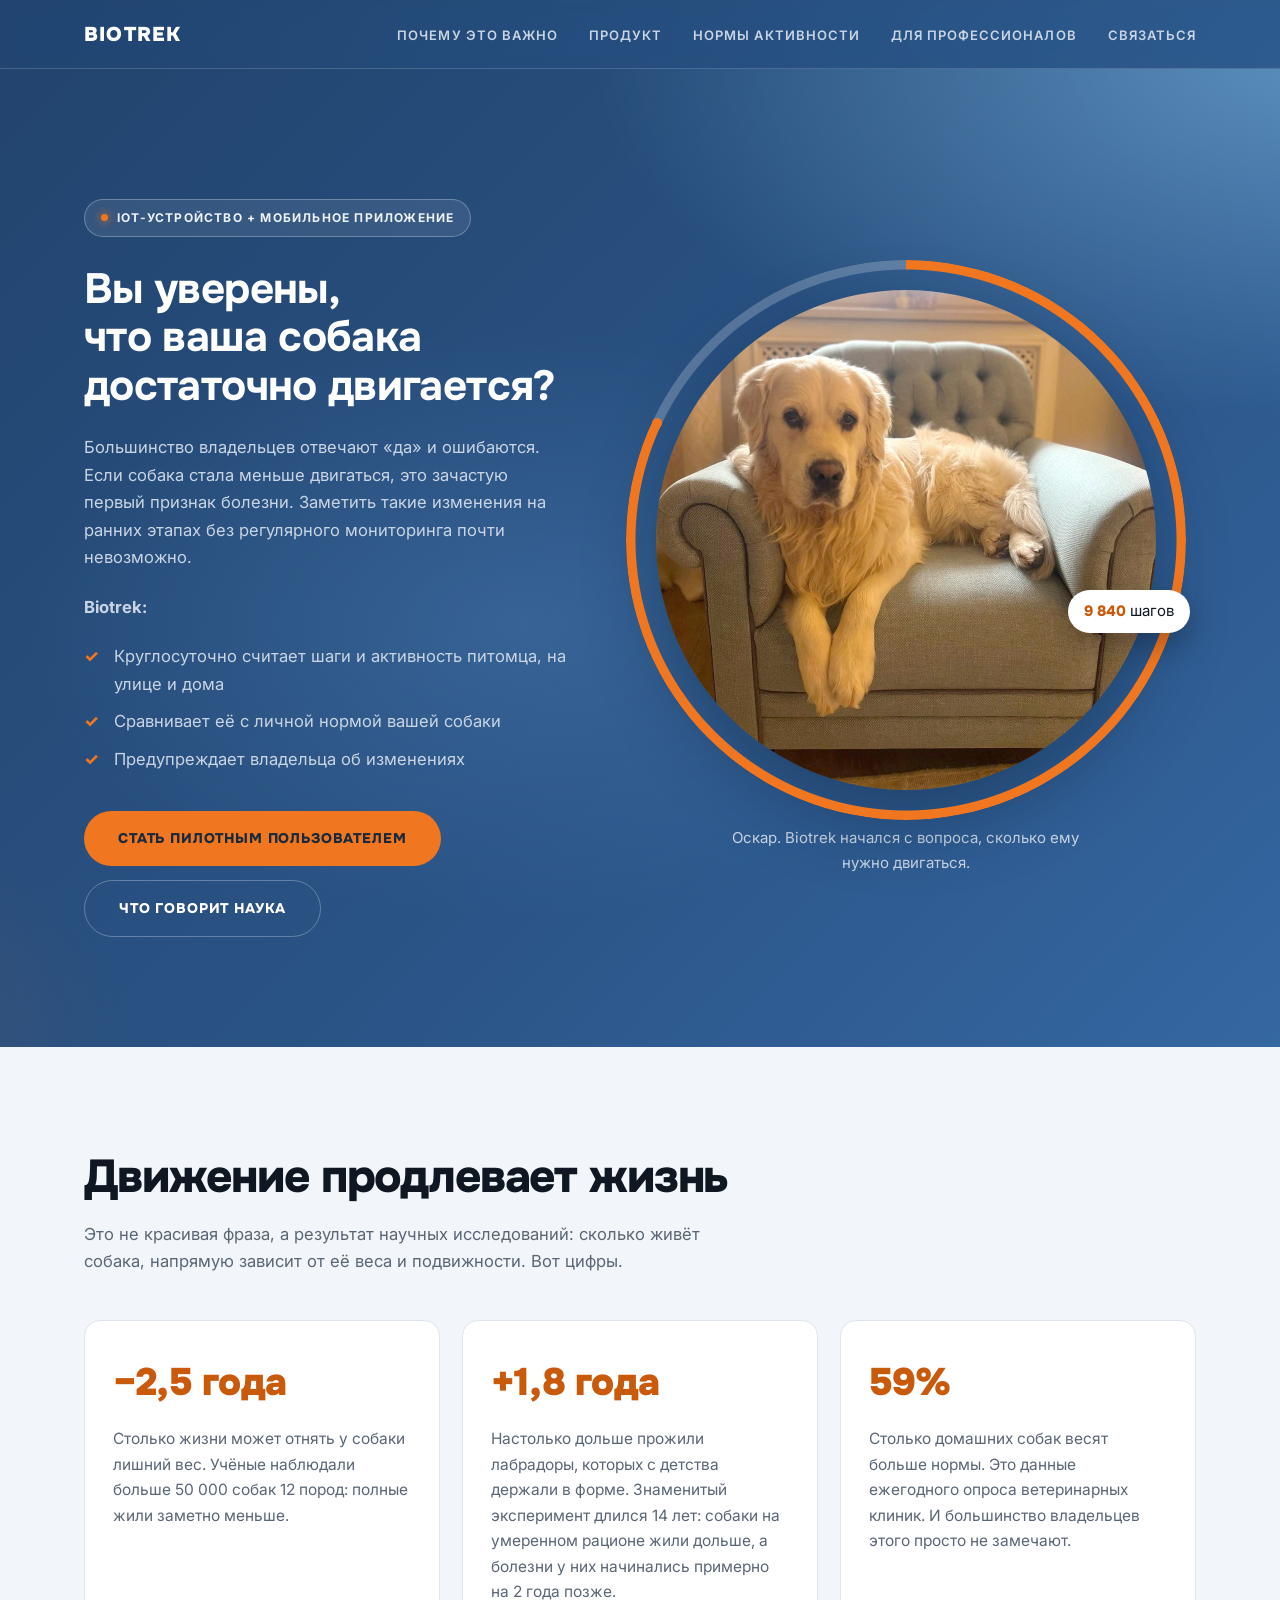
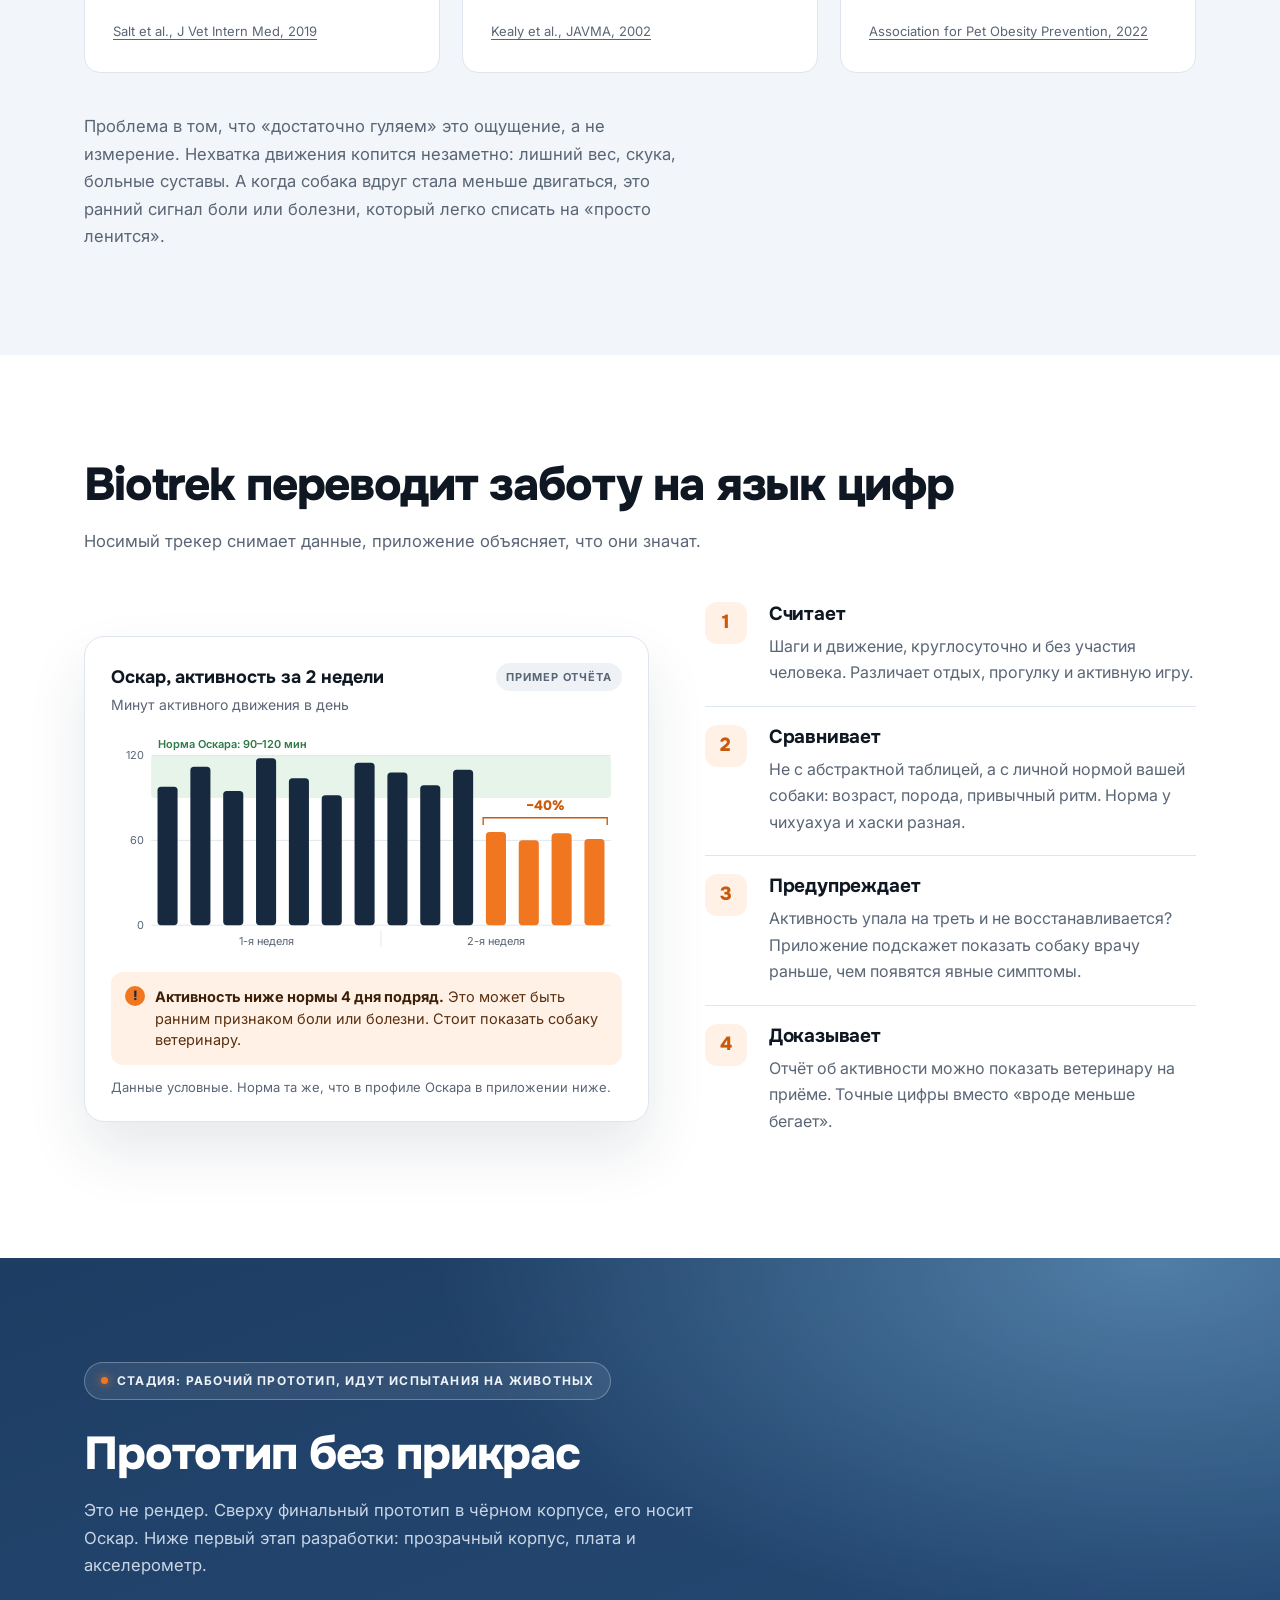
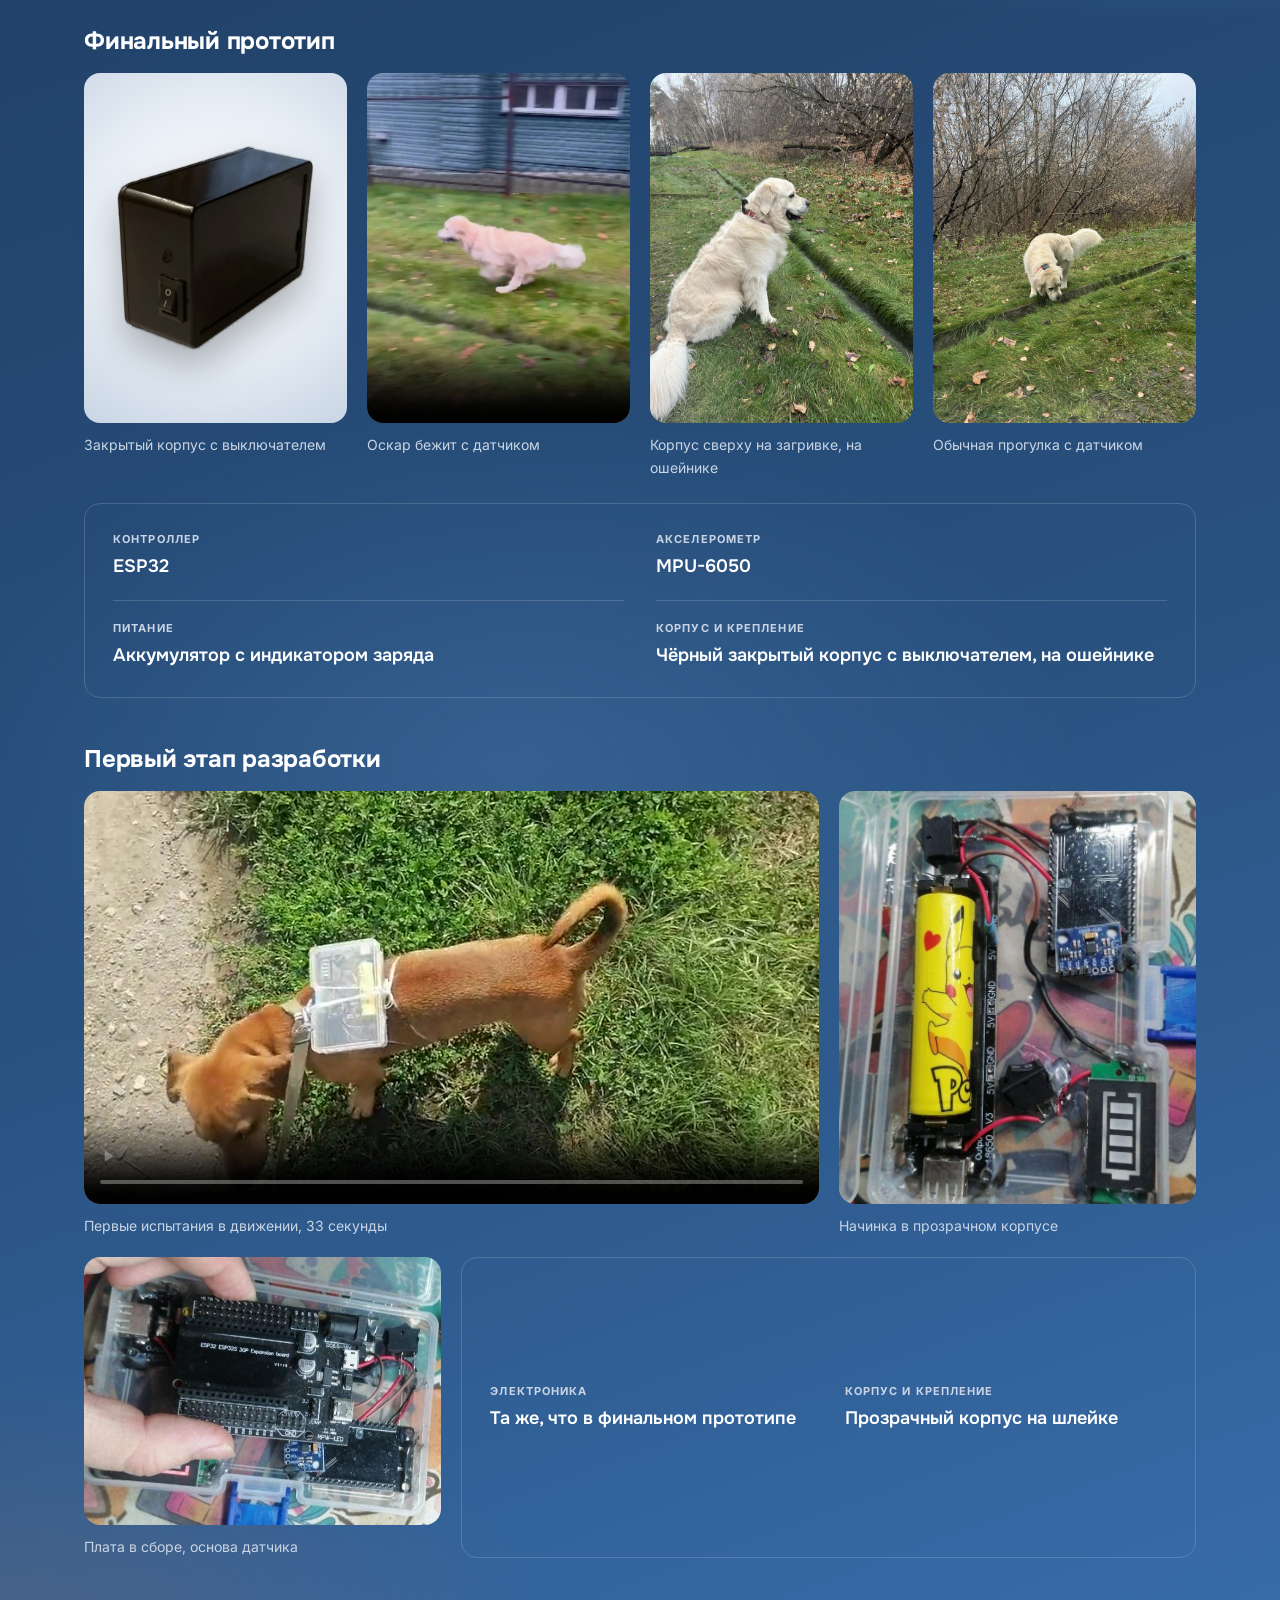
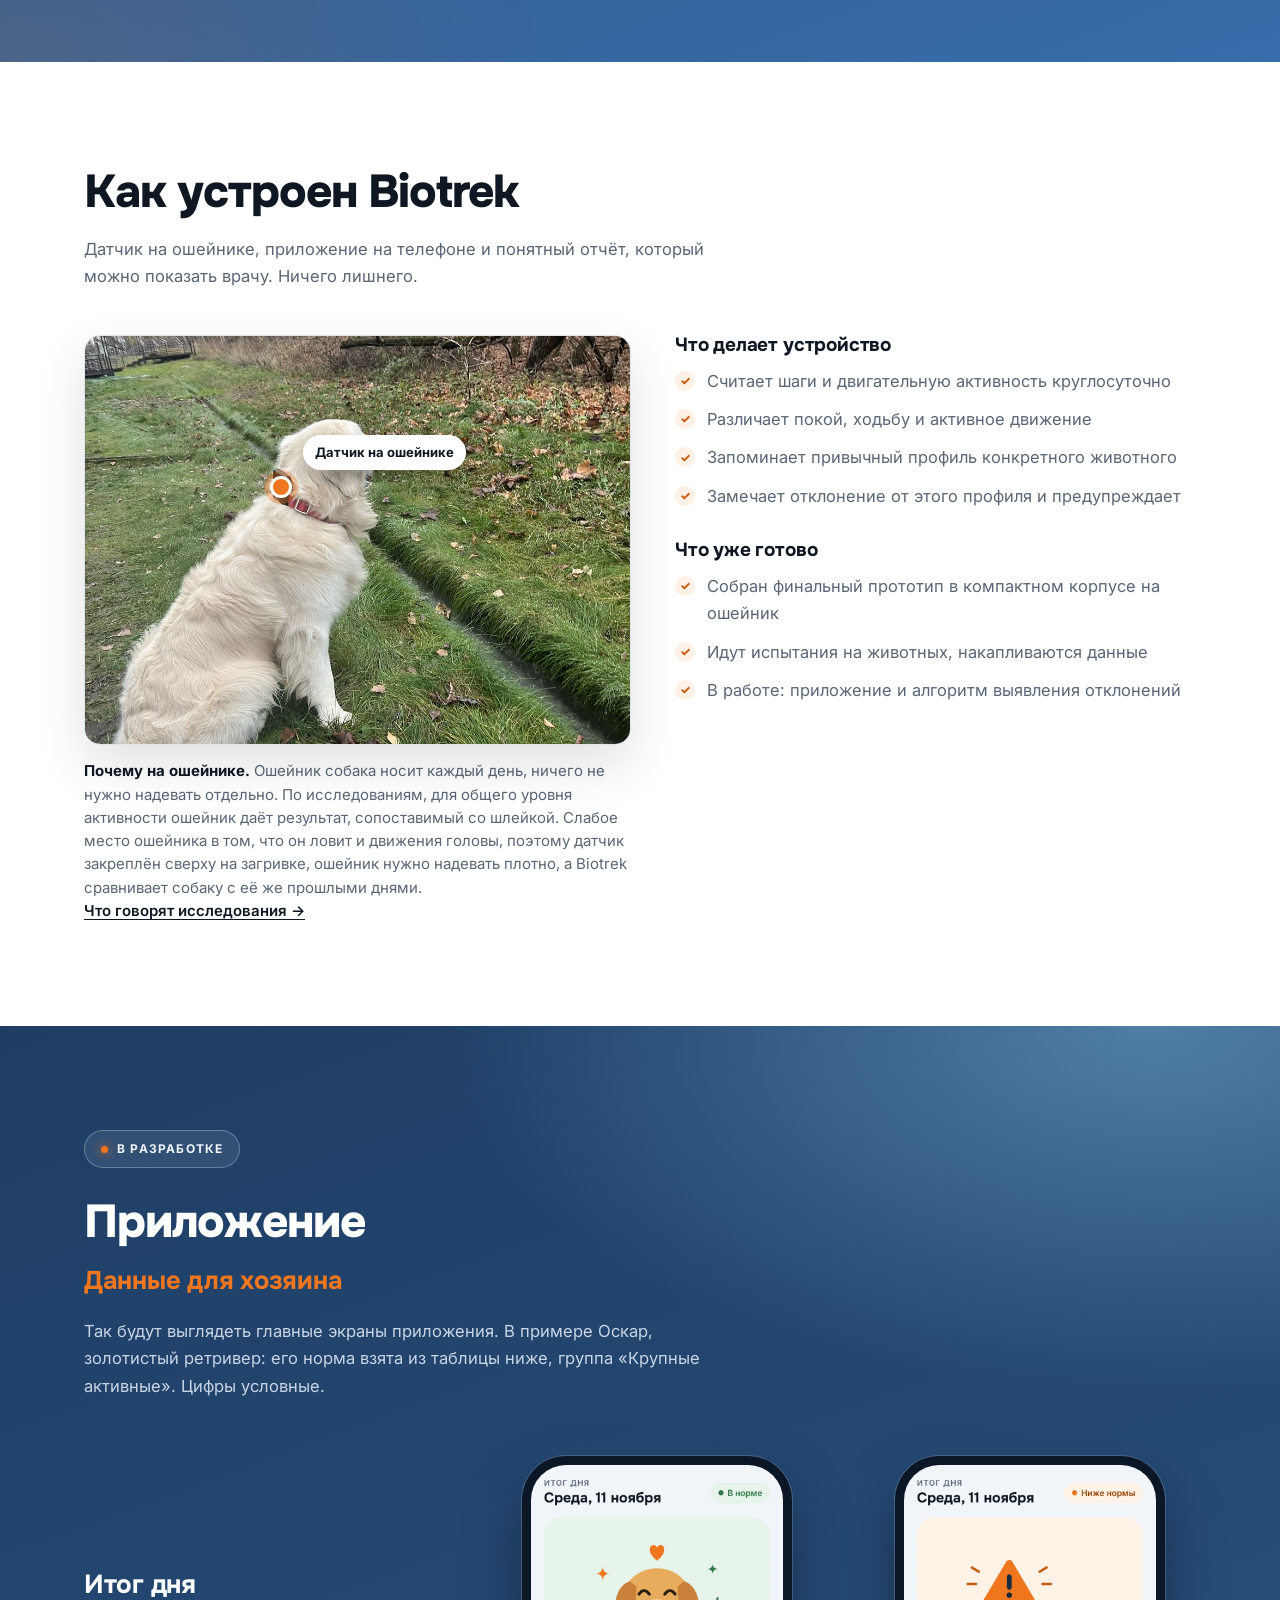
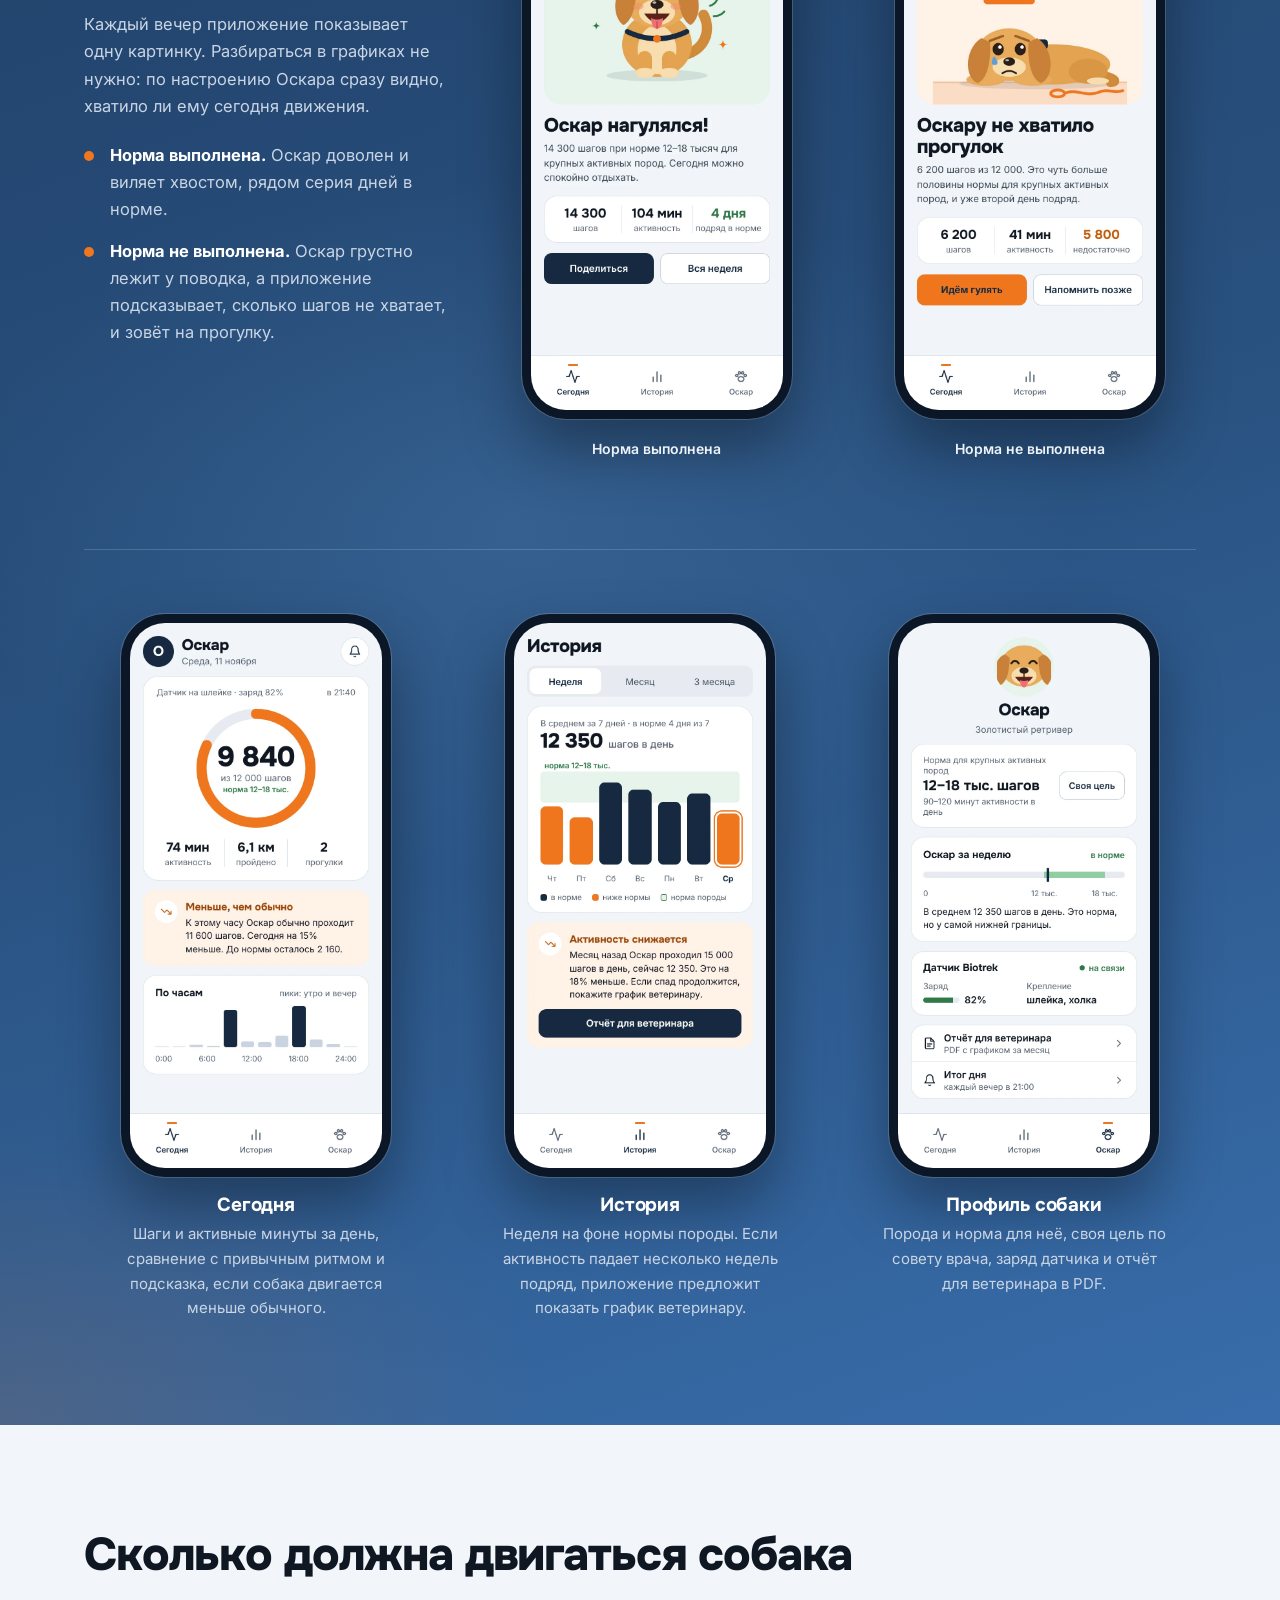
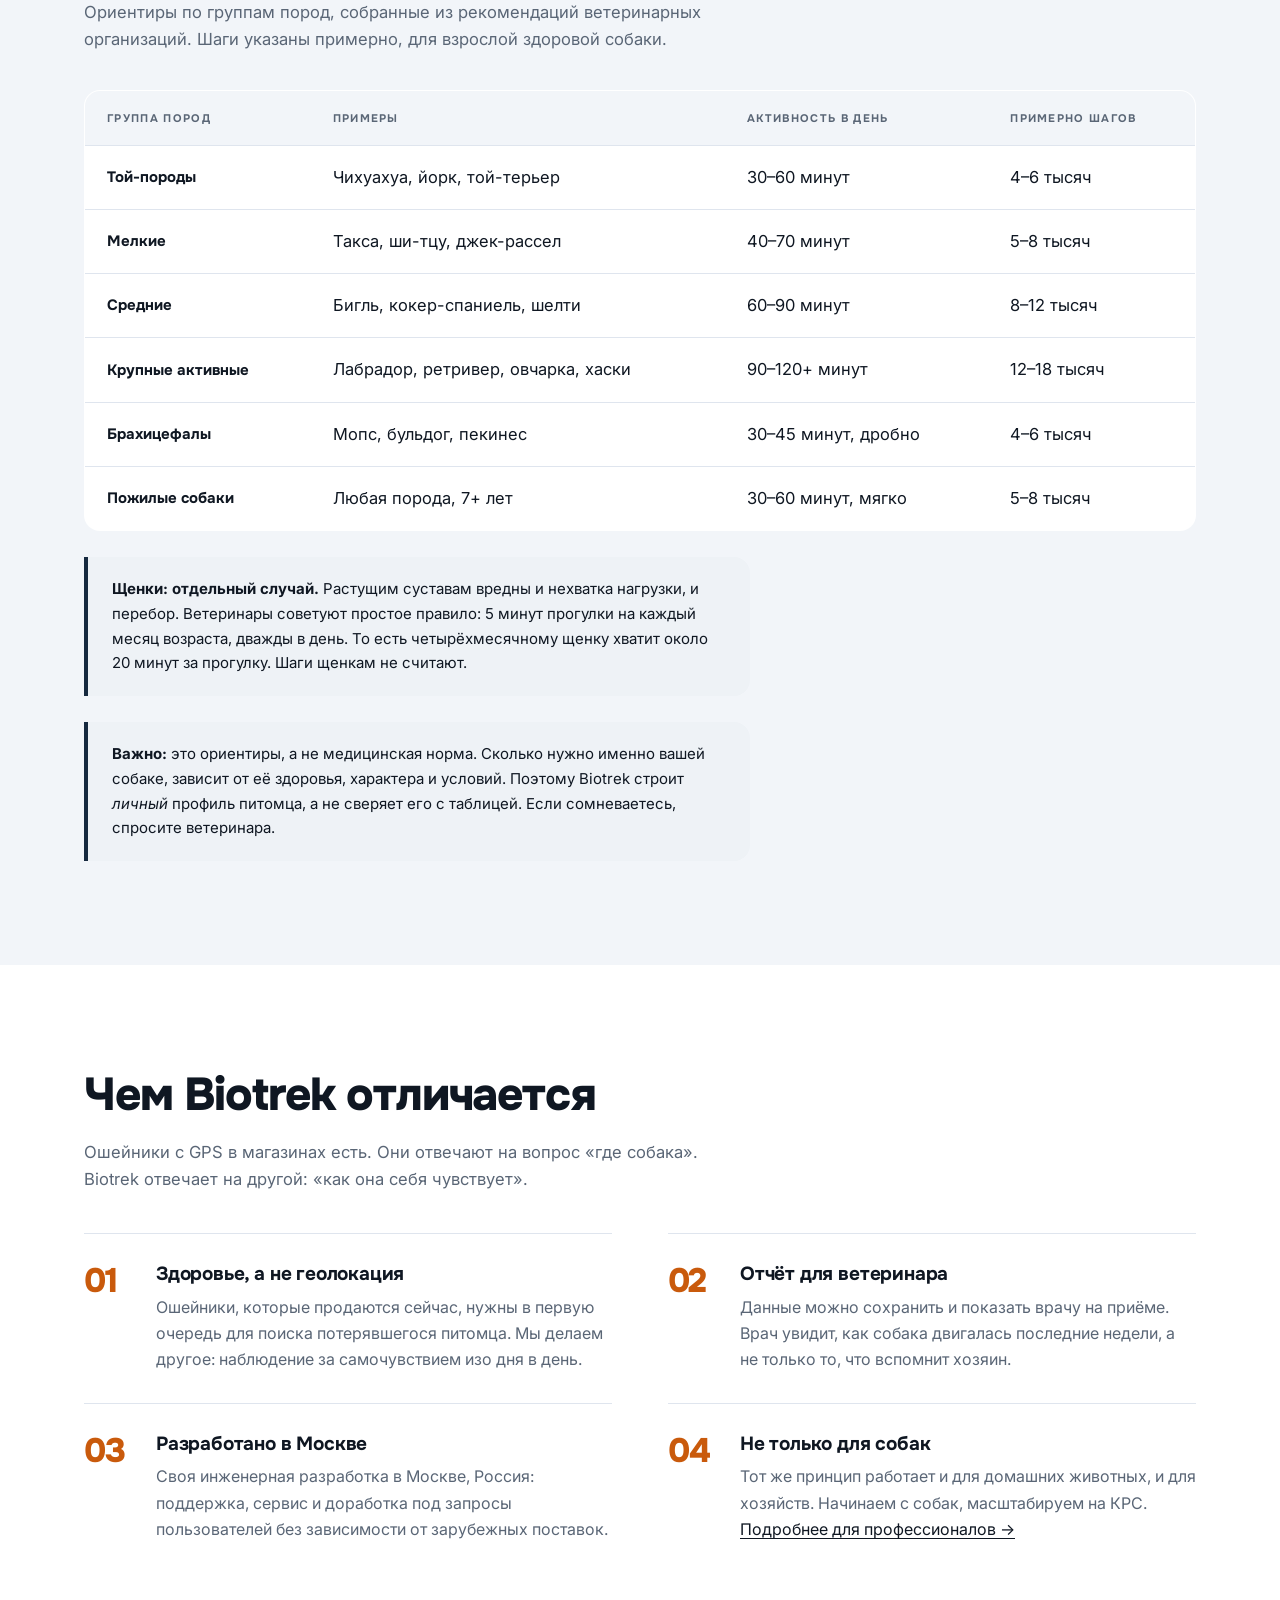
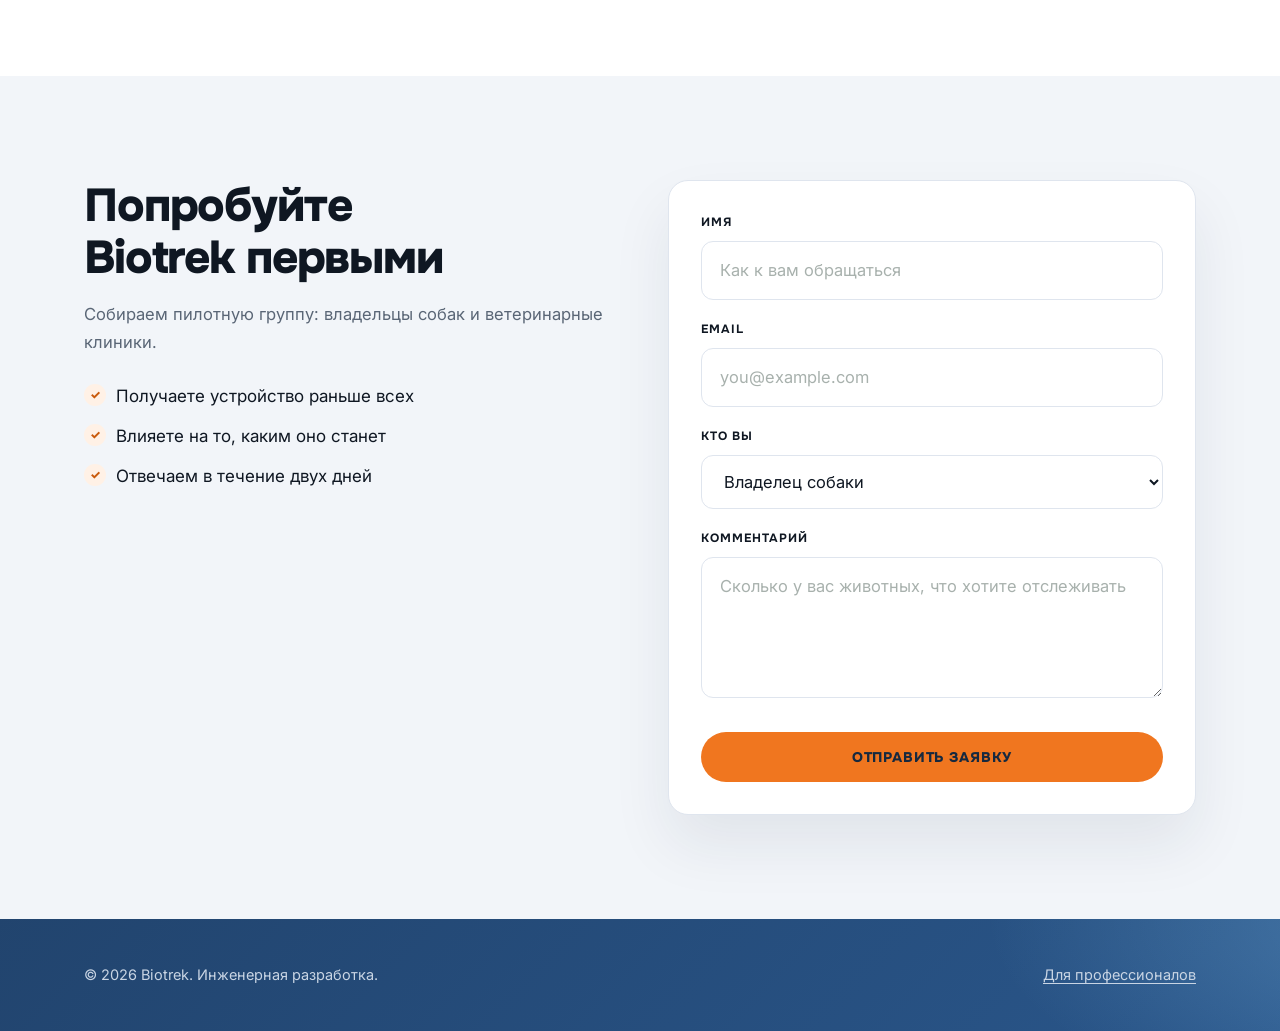
==== commit a703570b: "Add specs to the final prototype; first stage uses the same electronics Co-Authored-By: Claude Opus " ====
--- a/index.html
+++ b/index.html
@@ -19,7 +19,7 @@
   <meta property="og:image:height" content="630">
   <meta property="og:image:alt" content="Оскар, золотистый ретривер, в кресле">
   <meta name="twitter:card" content="summary_large_image">
-  <link rel="stylesheet" href="style.css?v=20261112f">
+  <link rel="stylesheet" href="style.css?v=20261112g">
 </head>
 
 <body>
@@ -237,6 +237,12 @@
           <figcaption>Обычная прогулка с датчиком</figcaption>
         </figure>
       </div>
+      <dl class="proto-specs proto-specs-final">
+        <div><dt>Контроллер</dt><dd>ESP32</dd></div>
+        <div><dt>Акселерометр</dt><dd>MPU-6050</dd></div>
+        <div><dt>Питание</dt><dd>Аккумулятор с индикатором заряда</dd></div>
+        <div><dt>Корпус и крепление</dt><dd>Чёрный закрытый корпус с выключателем, на ошейнике</dd></div>
+      </dl>
 
       <!-- Первый этап: прозрачный корпус на шлейке -->
       <h3 class="proto-title">Первый этап разработки</h3>
@@ -256,10 +262,8 @@
           <figcaption>Плата в сборе, основа датчика</figcaption>
         </figure>
         <dl class="proto-specs">
-          <div><dt>Контроллер</dt><dd>ESP32</dd></div>
-          <div><dt>Акселерометр</dt><dd>MPU-6050</dd></div>
-          <div><dt>Питание</dt><dd>Аккумулятор с индикатором заряда</dd></div>
-          <div><dt>Крепление</dt><dd>Прозрачный корпус на шлейке</dd></div>
+          <div><dt>Электроника</dt><dd>Та же, что в финальном прототипе</dd></div>
+          <div><dt>Корпус и крепление</dt><dd>Прозрачный корпус на шлейке</dd></div>
         </dl>
       </div>
     </div>
--- a/style.css
+++ b/style.css
@@ -769,7 +769,7 @@
 }
 .device-stage img { width: 84%; height: auto; filter: drop-shadow(0 18px 18px rgba(0, 0, 0, .28)); }
 .proto-oscar figcaption { margin-top: 10px; font-size: 14px; color: var(--on-dark-mut); }
-.proto-oscar + .proto-title + .proto { margin-top: 18px; }
+.proto-title + .proto { margin-top: 18px; }
 @media (max-width: 960px) {
   .proto-oscar { grid-template-columns: repeat(2, minmax(0, 1fr)); gap: 14px; }
 }
@@ -796,6 +796,7 @@
   margin-bottom: 4px;
 }
 .proto-specs dd { font-family: 'Onest', sans-serif; font-size: 18px; font-weight: 600; color: #fff; }
+.proto-specs-final { margin-top: 24px; }
 
 
 /* --- ГДЕ НОСИТСЯ ДАТЧИК: реальное фото с меткой ------------- */
